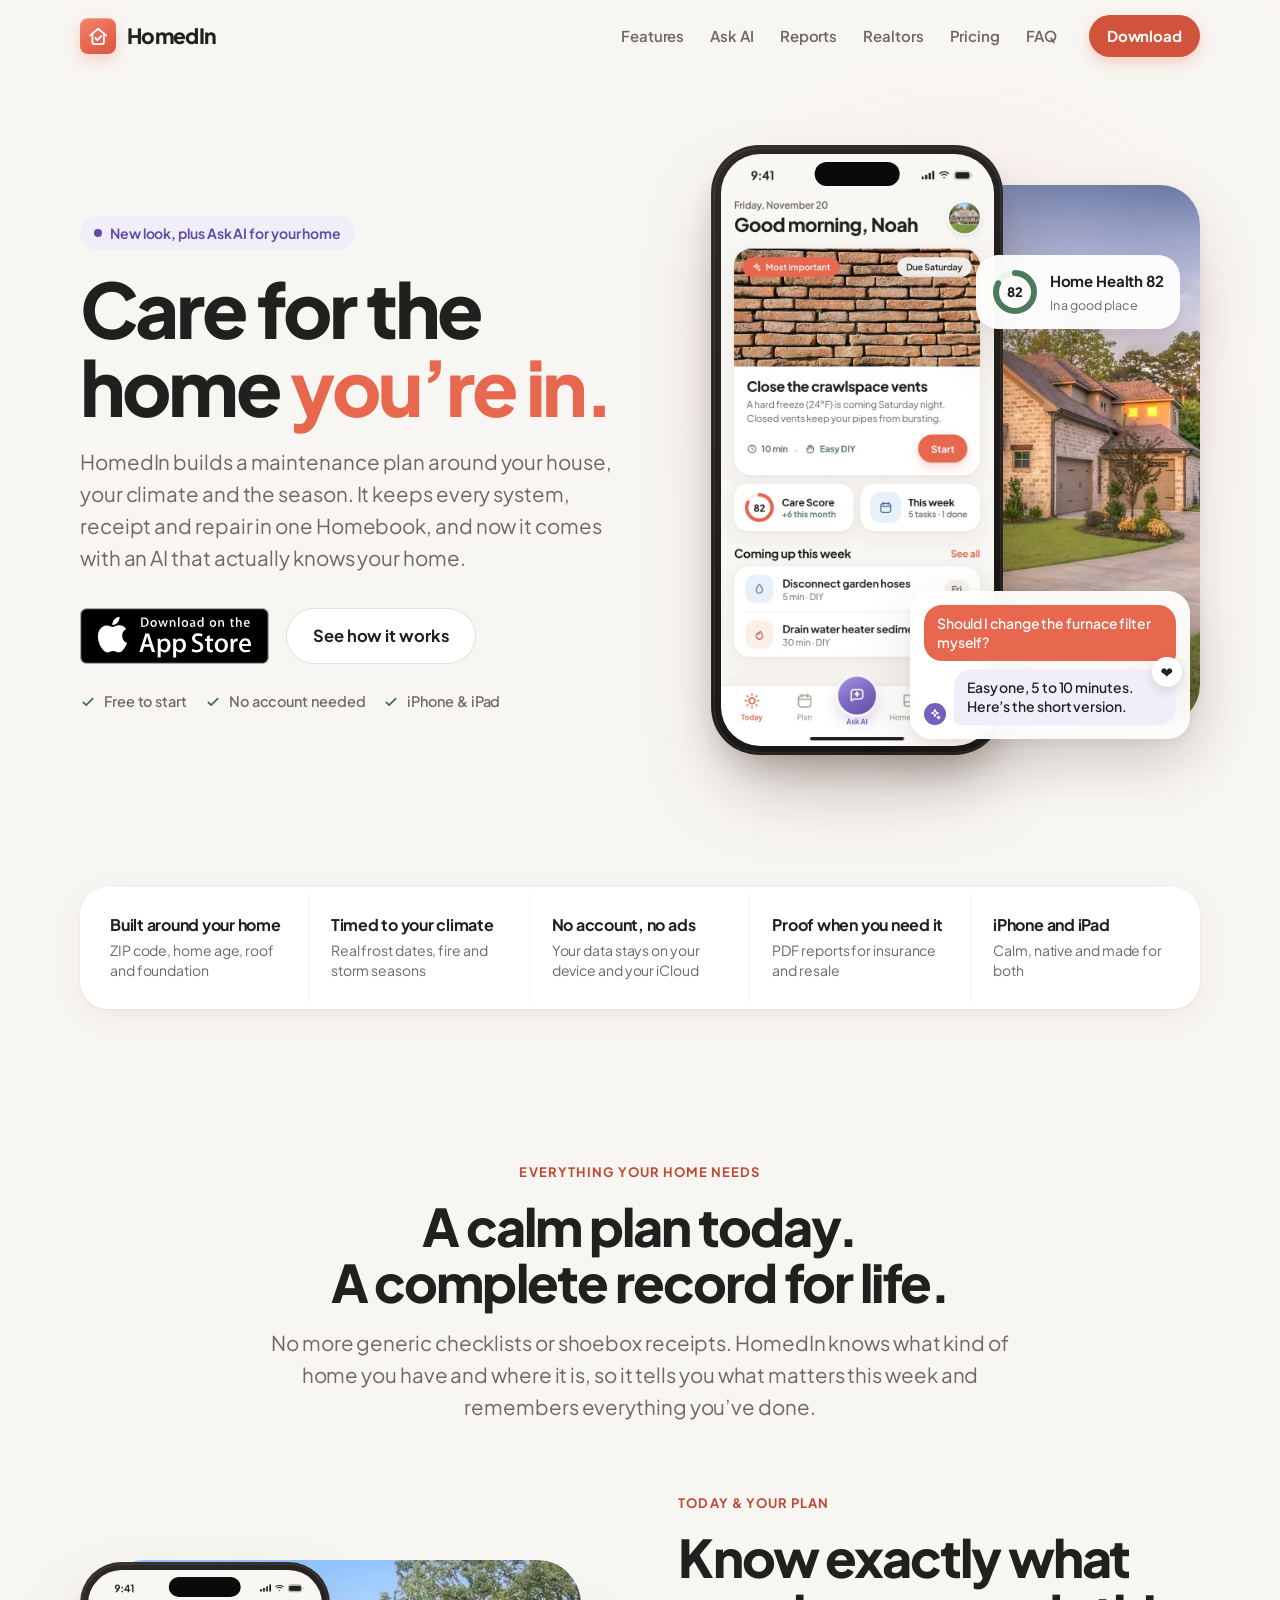
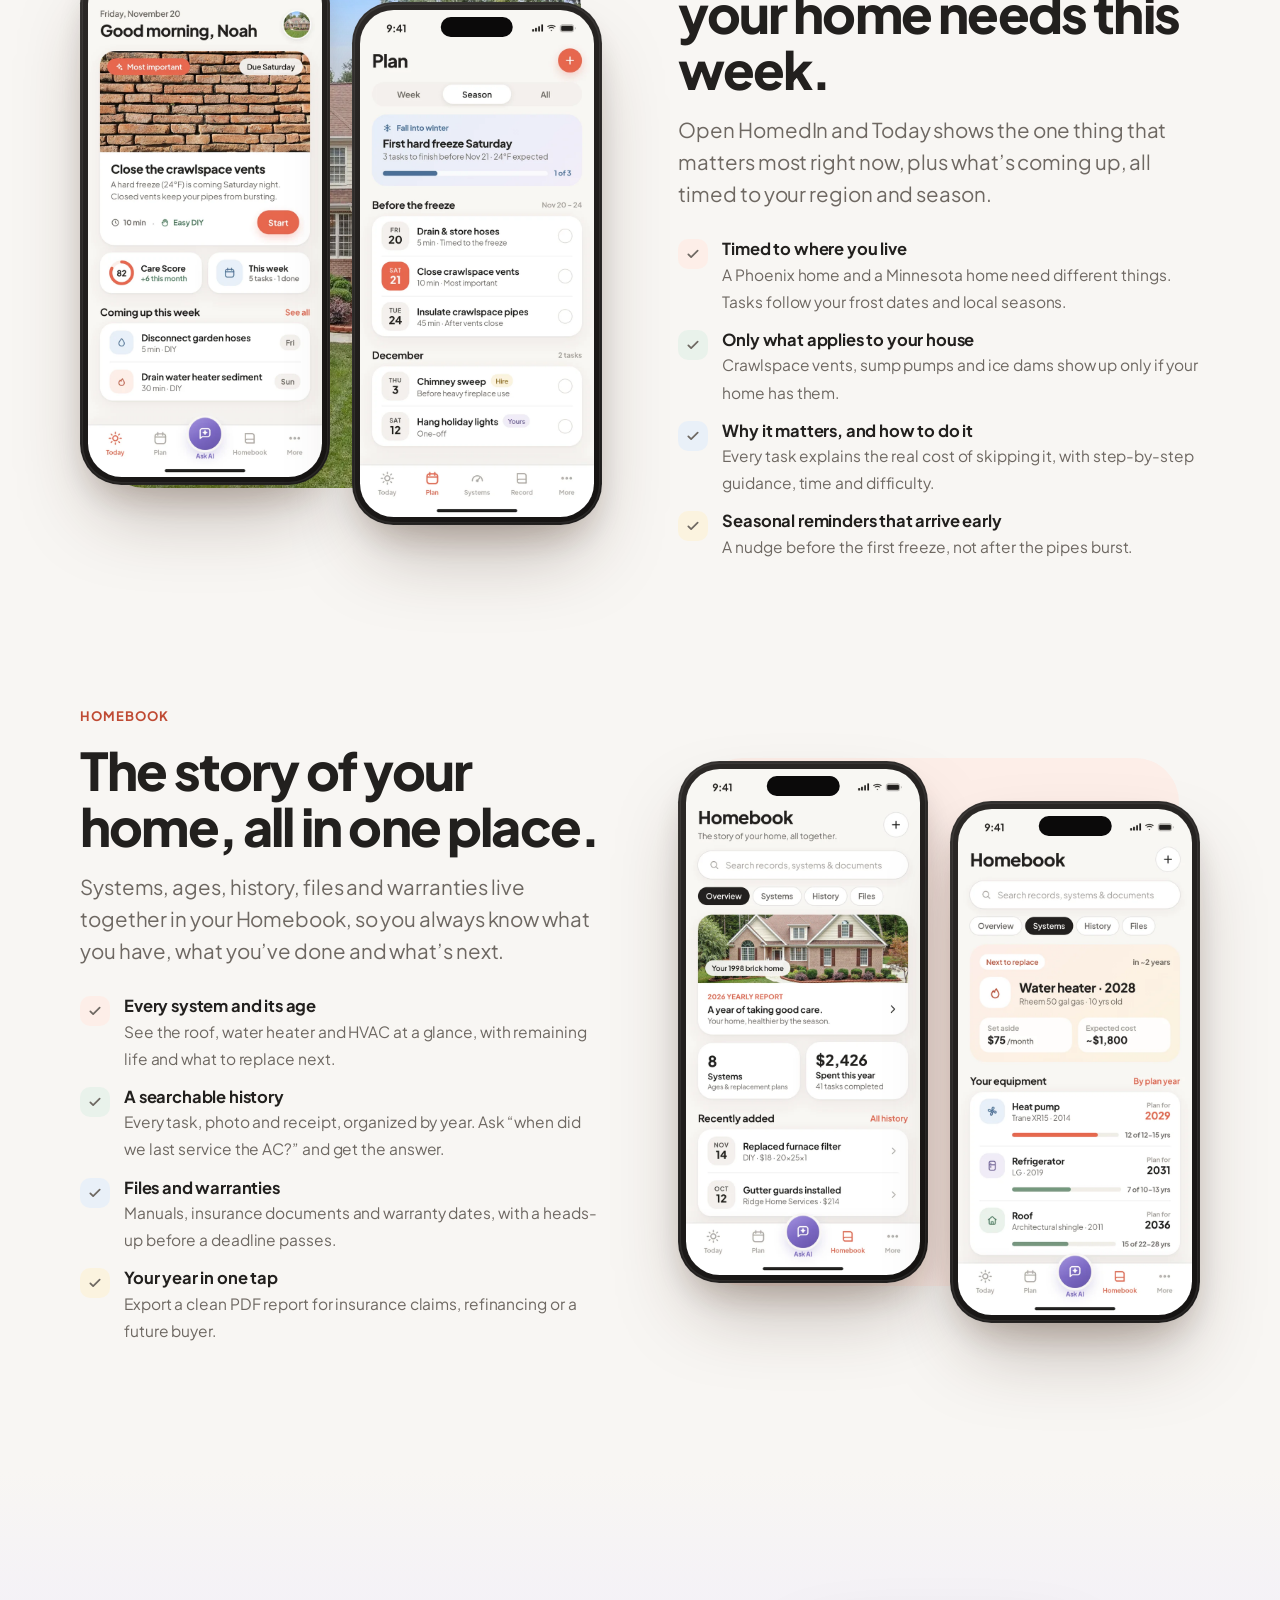
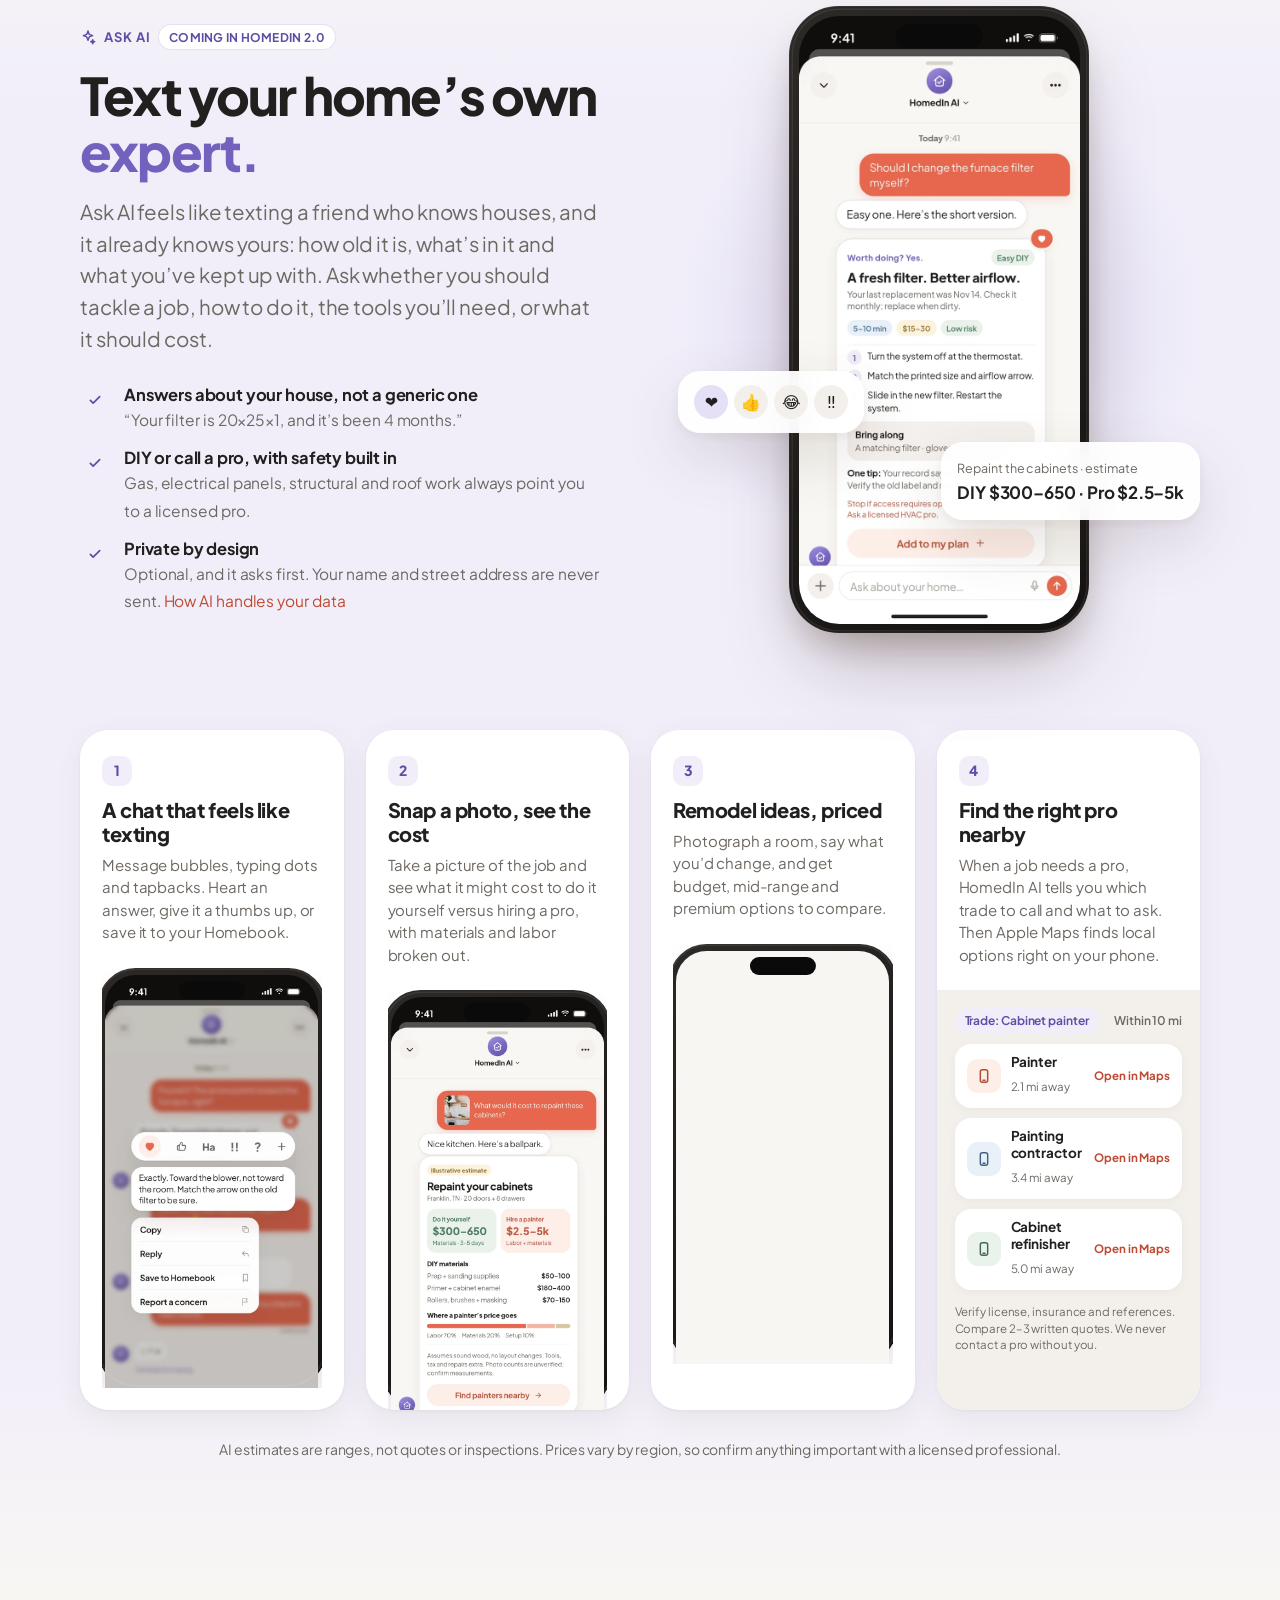
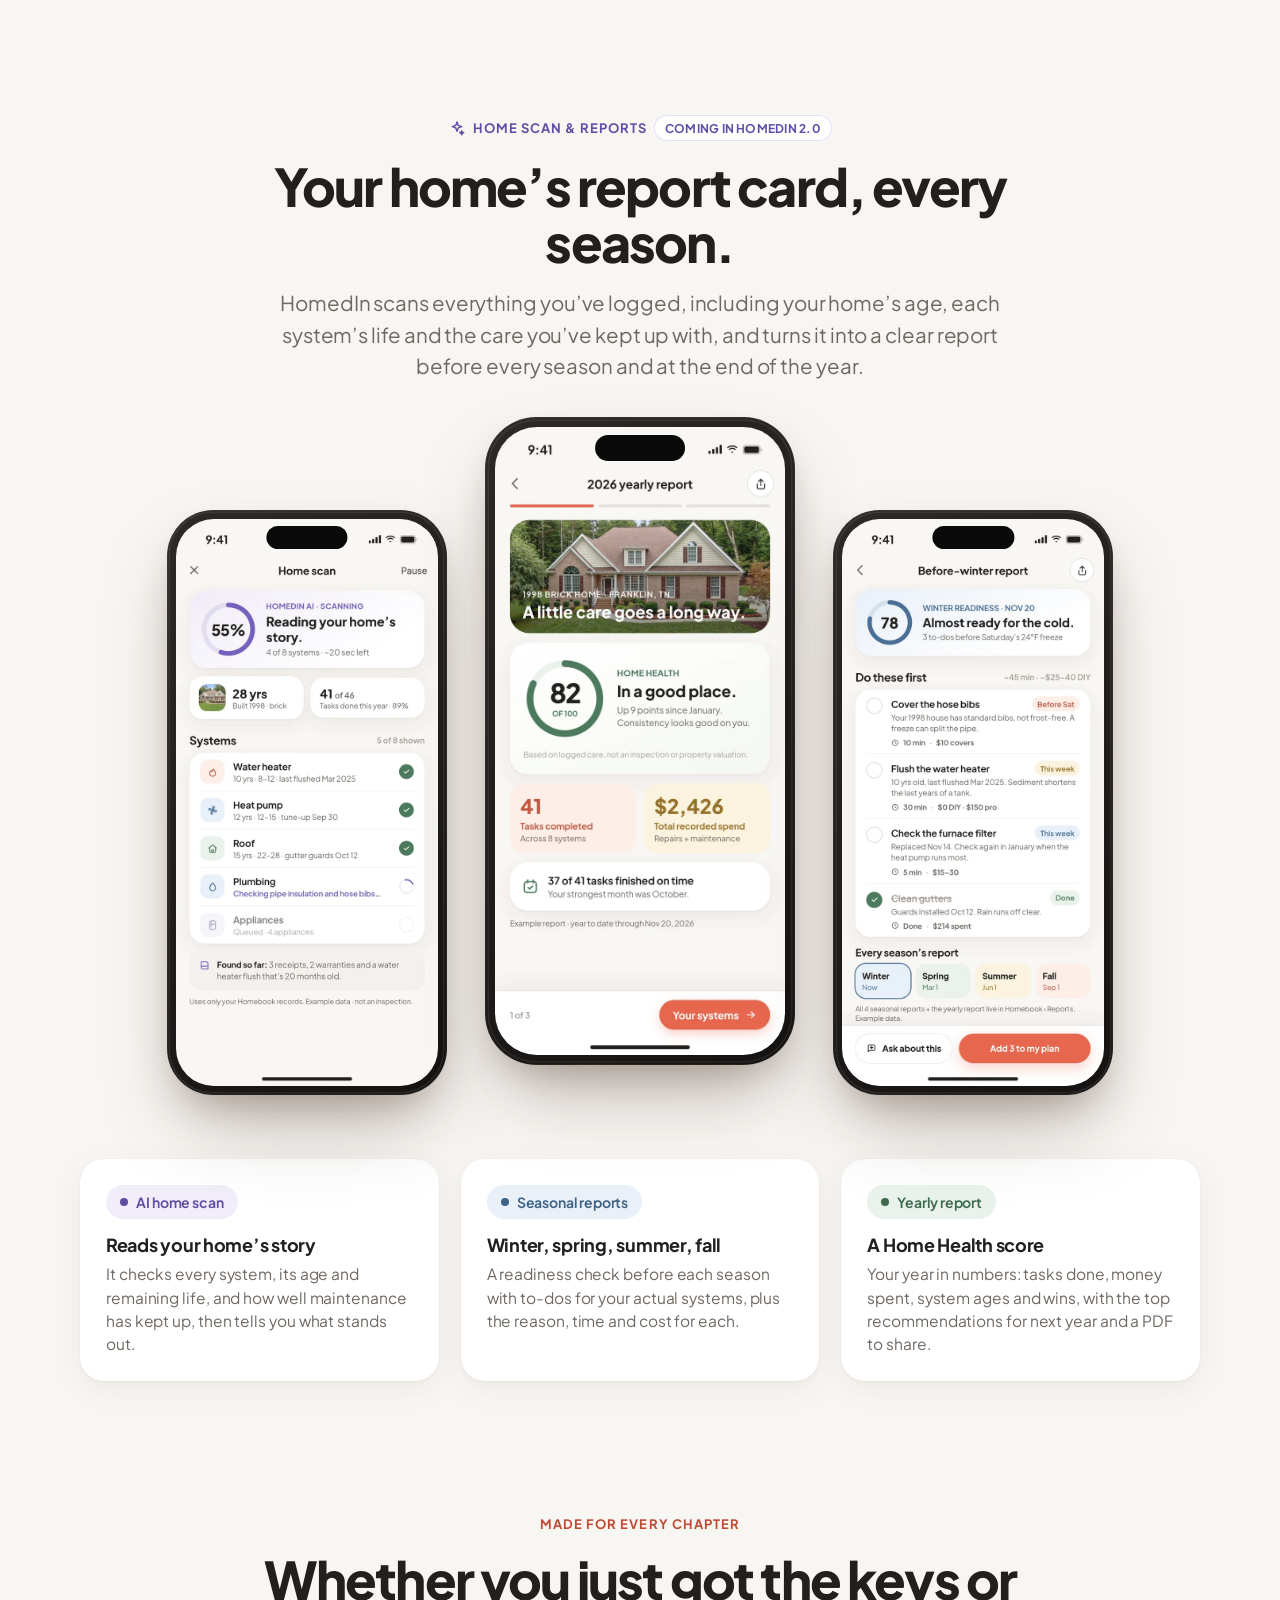
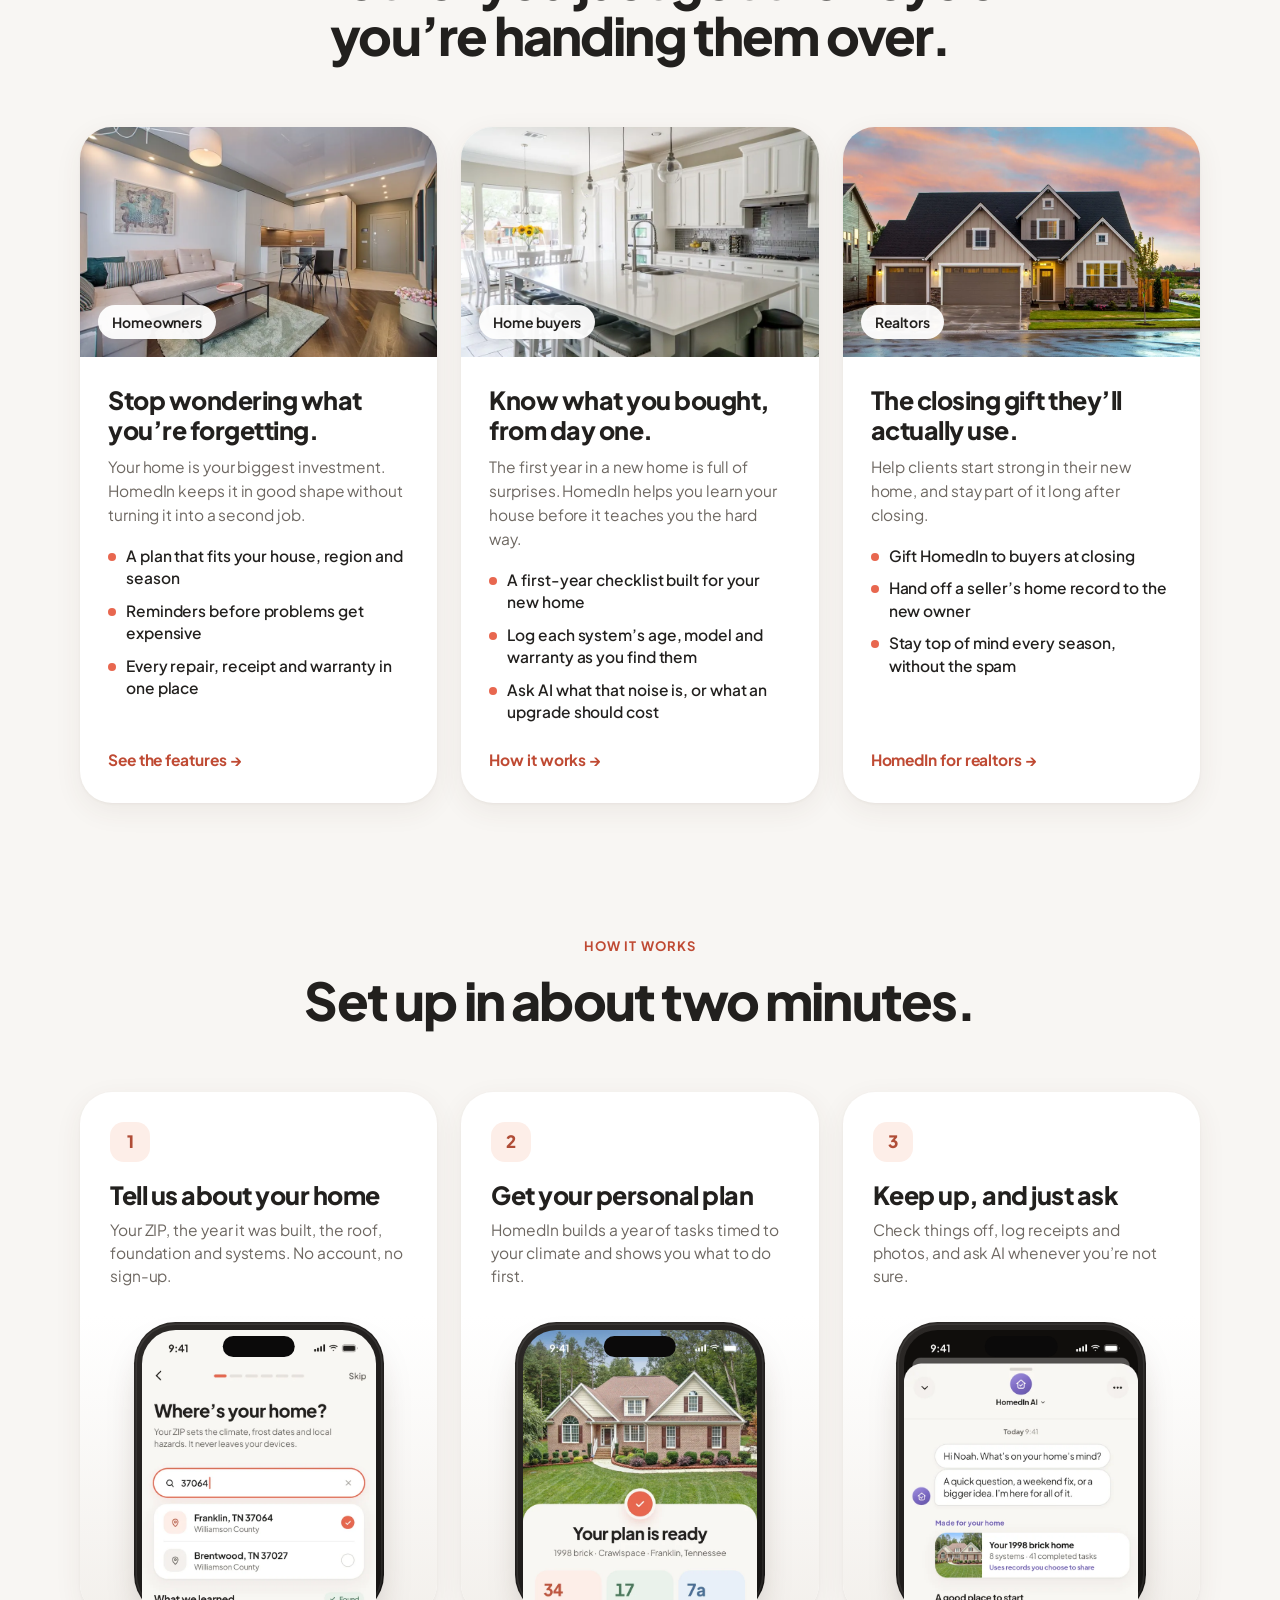
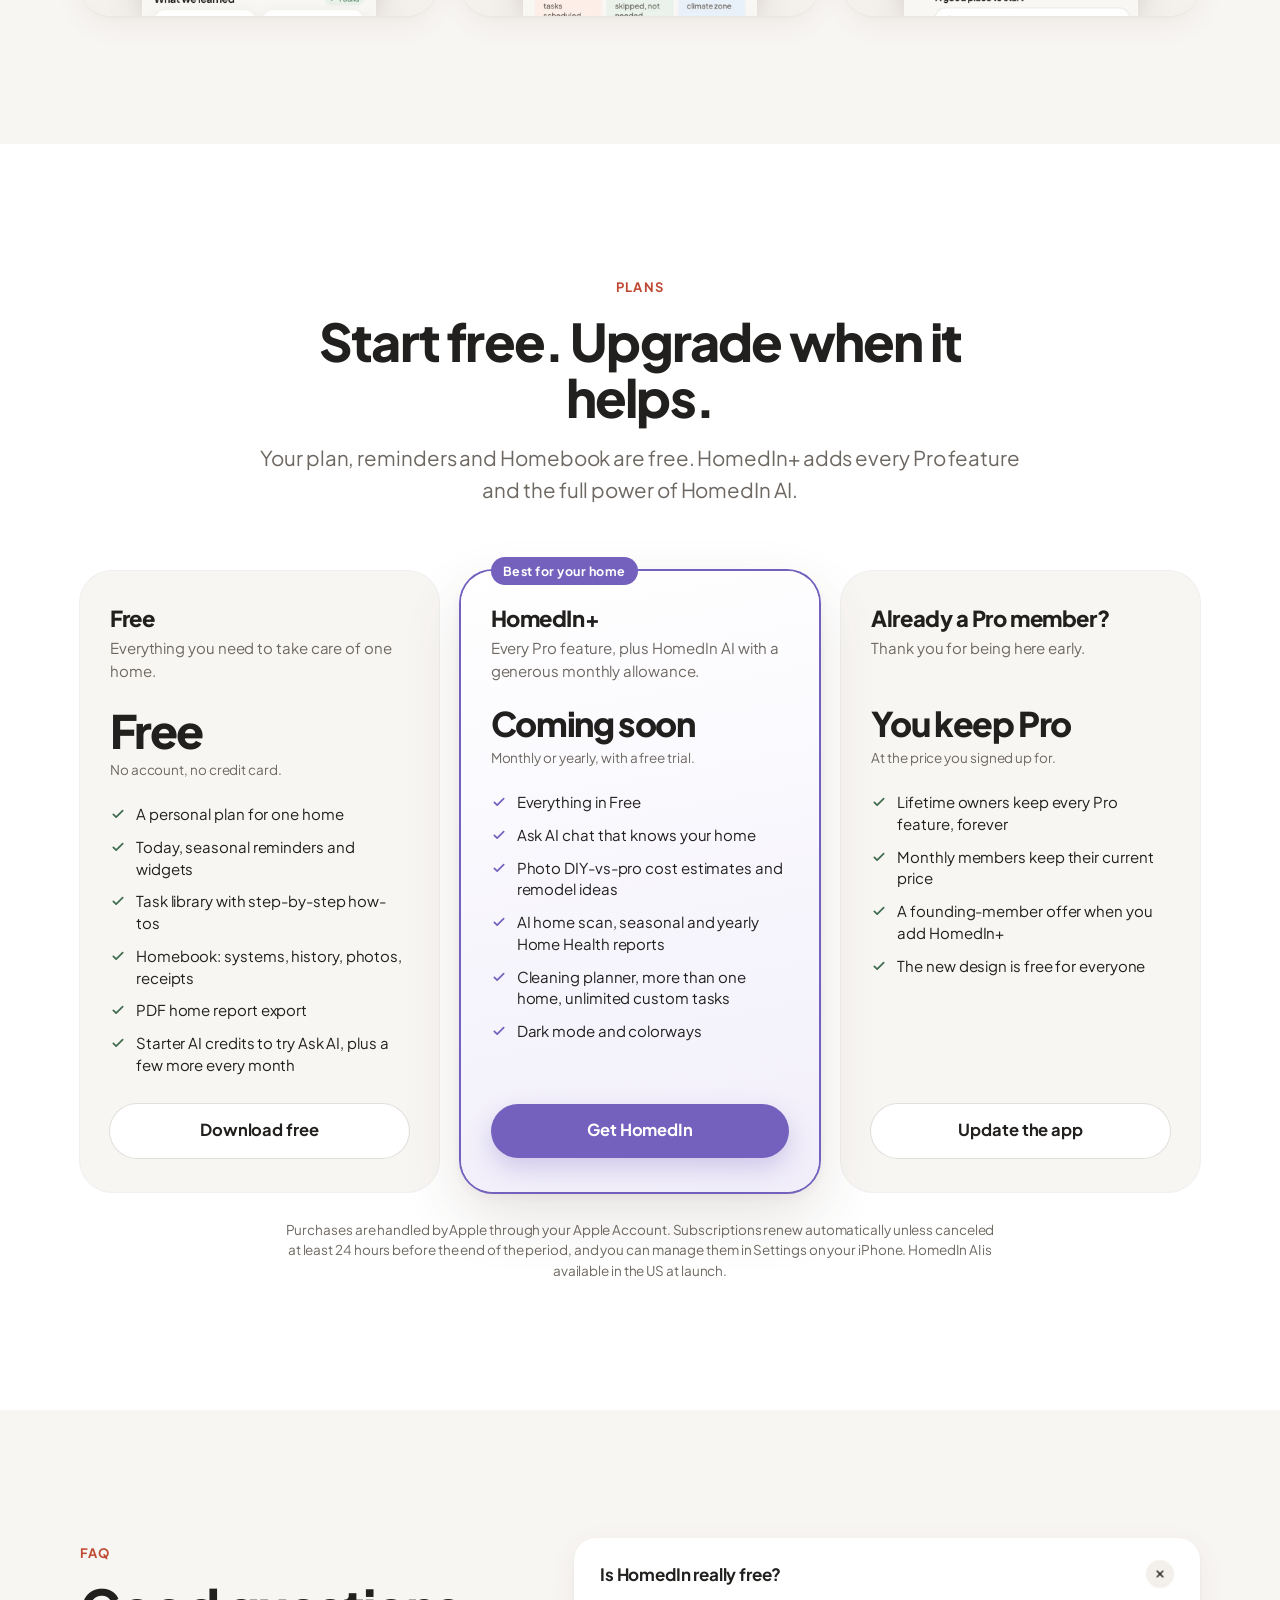
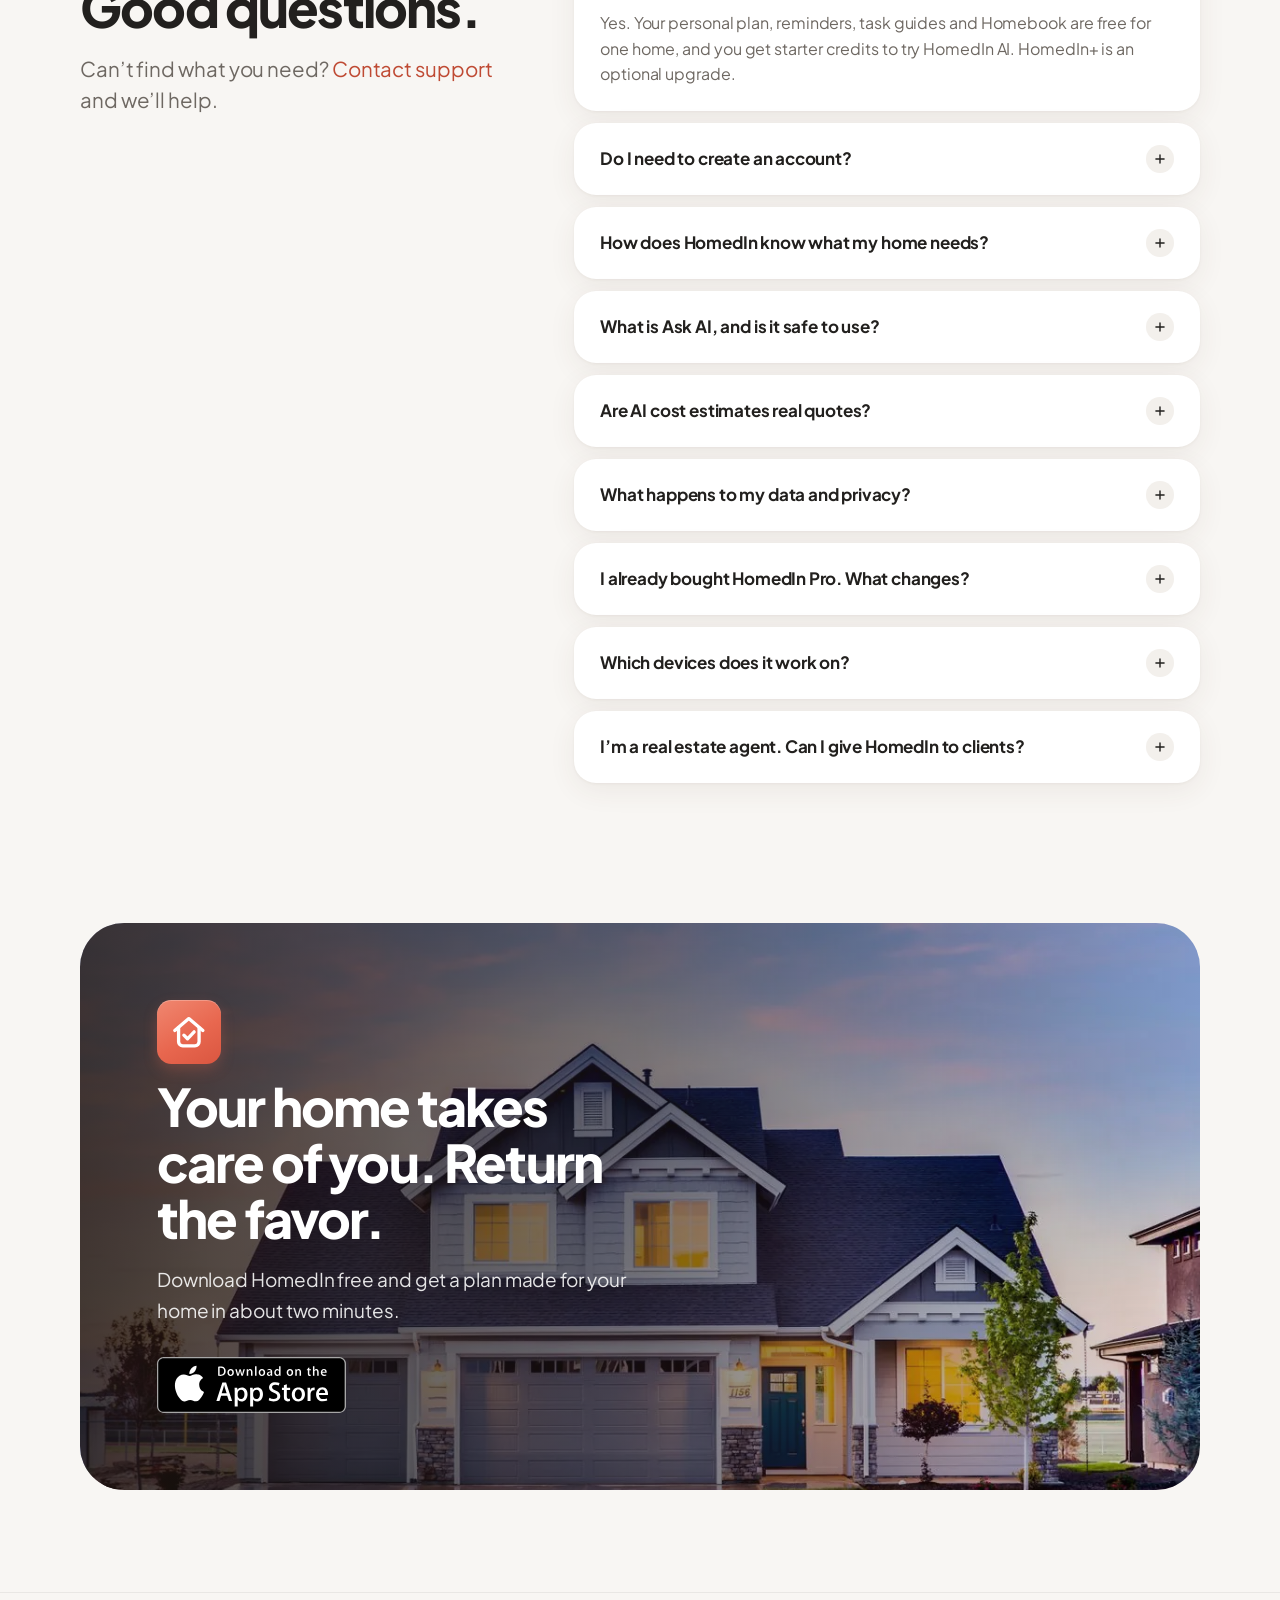
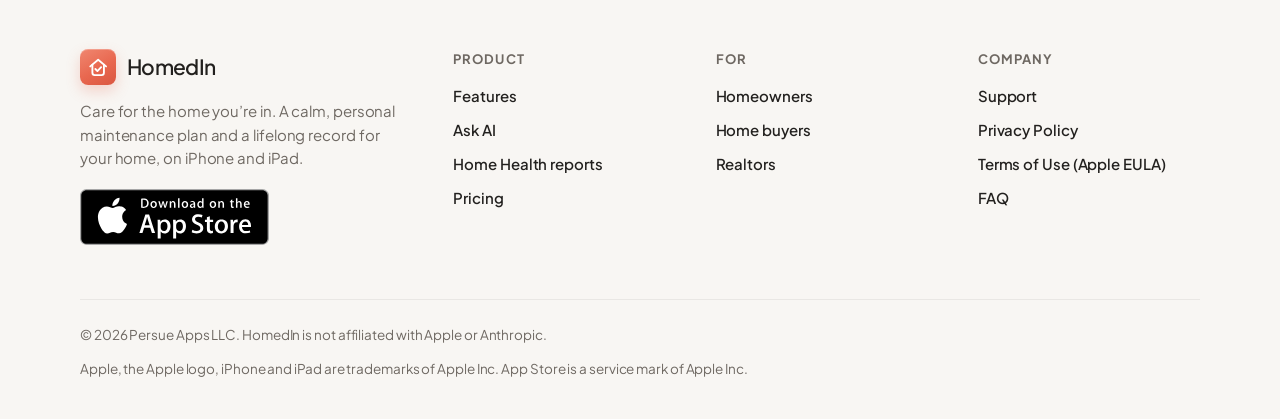
==== index.html @ 8551c562 "HomedIn marketing website: landing, realtors, support, privacy policy" ====
<!doctype html>
<html lang="en" class="no-js">
<head>
<meta charset="utf-8">
<meta name="viewport" content="width=device-width, initial-scale=1">
<title>HomedIn: Home maintenance plan, Homebook & AI for your home</title>
<meta name="description" content="HomedIn builds a maintenance plan around your house, climate and season, keeps every system, receipt and repair in one Homebook, and adds an AI that knows your home. Free on iPhone and iPad.">
<link rel="canonical" href="https://ncorse-create.github.io/homedin-website/">
<meta name="theme-color" content="#F8F6F3">
<meta name="apple-itunes-app" content="app-id=6762814321">
<meta property="og:type" content="website">
<meta property="og:site_name" content="HomedIn">
<meta property="og:title" content="HomedIn: Home maintenance plan, Homebook & AI for your home">
<meta property="og:description" content="HomedIn builds a maintenance plan around your house, climate and season, keeps every system, receipt and repair in one Homebook, and adds an AI that knows your home. Free on iPhone and iPad.">
<meta property="og:url" content="https://ncorse-create.github.io/homedin-website/">
<meta property="og:image" content="https://ncorse-create.github.io/homedin-website/assets/img/og-image.png">
<meta property="og:image:width" content="1200">
<meta property="og:image:height" content="630">
<meta property="og:image:alt" content="HomedIn app screens on iPhone next to a warm brick home">
<meta name="twitter:card" content="summary_large_image">
<meta name="twitter:title" content="HomedIn: Home maintenance plan, Homebook & AI for your home">
<meta name="twitter:description" content="HomedIn builds a maintenance plan around your house, climate and season, keeps every system, receipt and repair in one Homebook, and adds an AI that knows your home. Free on iPhone and iPad.">
<meta name="twitter:image" content="https://ncorse-create.github.io/homedin-website/assets/img/og-image.png">
<link rel="icon" href="assets/img/favicon.svg" type="image/svg+xml">
<link rel="icon" href="assets/img/favicon-32.png" sizes="32x32" type="image/png">
<link rel="apple-touch-icon" href="assets/img/apple-touch-icon.png">
<link rel="preload" href="assets/fonts/PlusJakartaSans-var.woff2" as="font" type="font/woff2" crossorigin>
<link rel="stylesheet" href="assets/css/site.css">
<script type="application/ld+json">{"@context": "https://schema.org", "@type": "MobileApplication", "name": "HomedIn", "operatingSystem": "iOS 26.4 or later", "applicationCategory": "LifestyleApplication", "description": "HomedIn builds a maintenance plan around your house, climate and season, keeps every system, receipt and repair in one Homebook, and adds an AI that knows your home. Free on iPhone and iPad.", "url": "https://ncorse-create.github.io/homedin-website/", "downloadUrl": "https://apps.apple.com/us/app/homedin/id6762814321", "offers": {"@type": "Offer", "price": "0", "priceCurrency": "USD"}, "publisher": {"@type": "Organization", "name": "Persue Apps LLC"}}</script>
</head>
<body>
<a class="skip" href="#main">Skip to content</a>
<header class="nav">
  <div class="wrap">
    <a class="brand" href="index.html" aria-label="HomedIn home"><span class="appicon"><svg viewBox="0 0 24 24" fill="none" stroke="currentColor" stroke-width="2" stroke-linecap="round" stroke-linejoin="round" aria-hidden="true"><path d="M3.5 11.2L12 4l8.5 7.2"/><path d="M5.8 9.4V18a2.5 2.5 0 0 0 2.5 2.5h7.4a2.5 2.5 0 0 0 2.5-2.5V9.4"/><path d="M9 14l2.2 2.2L15.2 12"/></svg></span>HomedIn</a>
    <ul class="nav-links" id="nav-links"><li><a href="#features">Features</a></li><li><a href="#ai">Ask AI</a></li><li><a href="#reports">Reports</a></li><li><a href="realtors.html">Realtors</a></li><li><a href="#pricing">Pricing</a></li><li><a href="#faq">FAQ</a></li></ul>
    <a class="btn sm" href="https://apps.apple.com/us/app/homedin/id6762814321" data-appstore>Download</a>
    <button class="menu-btn" aria-label="Open menu" aria-expanded="false" aria-controls="nav-links"><svg width="22" height="22" viewBox="0 0 24 24" fill="none" stroke="currentColor" stroke-width="2.2" stroke-linecap="round" stroke-linejoin="round" aria-hidden="true"><path d="M4 8h16M4 16h16"/></svg></button>
  </div>
</header>
<main id="main">

<!-- ================= HERO ================= -->
<section class="hero" aria-labelledby="hero-title">
  <div class="wrap">
    <div class="hero-copy">
      <span class="chip iris reveal"><span class="dot"></span>New look, plus Ask AI for your home</span>
      <h1 id="hero-title" class="reveal d1">Care for the home <span class="accent">you’re in.</span></h1>
      <p class="lead reveal d2">HomedIn builds a maintenance plan around your house, your climate and the season. It keeps every system, receipt and repair in one Homebook, and now it comes with an AI that actually knows your home.</p>
      <div class="cta-row reveal d3">
        <a class="badge-link " href="https://apps.apple.com/us/app/homedin/id6762814321" data-appstore aria-label="Download HomedIn on the App Store"><img src="assets/img/app-store-badge.svg" alt="Download on the App Store" width="168" height="56"></a>
        <a class="btn sec" href="#features">See how it works</a>
      </div>
      <div class="hero-meta reveal d3">
        <span><svg width="16" height="16" viewBox="0 0 24 24" fill="none" stroke="currentColor" stroke-width="2.6" stroke-linecap="round" stroke-linejoin="round" aria-hidden="true"><path d="M5 12.5l4.2 4.2L19 7"/></svg> Free to start</span><span><svg width="16" height="16" viewBox="0 0 24 24" fill="none" stroke="currentColor" stroke-width="2.6" stroke-linecap="round" stroke-linejoin="round" aria-hidden="true"><path d="M5 12.5l4.2 4.2L19 7"/></svg> No account needed</span><span><svg width="16" height="16" viewBox="0 0 24 24" fill="none" stroke="currentColor" stroke-width="2.6" stroke-linecap="round" stroke-linejoin="round" aria-hidden="true"><path d="M5 12.5l4.2 4.2L19 7"/></svg> iPhone &amp; iPad</span>
      </div>
    </div>
    <div class="hero-art reveal d2" aria-hidden="false">
      <div class="hero-photo"><img src="assets/img/house-warm.webp" alt="" width="1200" height="799" fetchpriority="high"></div>
      <div class="phone "><span class="island" aria-hidden="true"></span><img src="assets/screens/today.webp" alt="HomedIn Today screen: close the crawlspace vents before the freeze, Care Score 82, and what's coming up this week" width="390" height="844" loading="eager" decoding="async"></div>
      <div class="float f-score bob" aria-hidden="true">
        <svg class="ring" viewBox="0 0 46 46"><circle cx="23" cy="23" r="19" fill="none" stroke="#E9F2EB" stroke-width="6"/><circle cx="23" cy="23" r="19" fill="none" stroke="#4C7A5C" stroke-width="6" stroke-linecap="round" stroke-dasharray="98 120" transform="rotate(-90 23 23)"/><text x="23" y="27.5" text-anchor="middle" font-size="13" font-weight="800" fill="#22201E" font-family="Plus Jakarta Sans,sans-serif">82</text></svg>
        <div><b>Home Health 82</b><small>In a good place</small></div>
      </div>
      <div class="float f-ai bob late" aria-hidden="true">
        <div class="bubble me">Should I change the furnace filter myself?</div>
        <div style="display:flex;gap:8px;align-items:flex-end"><span class="ai-avatar"><svg width="12" height="12" viewBox="0 0 24 24" fill="none" stroke="currentColor" stroke-width="2.4" stroke-linecap="round" stroke-linejoin="round" aria-hidden="true"><path d="M12 3l1.9 5.1L19 10l-5.1 1.9L12 17l-1.9-5.1L5 10l5.1-1.9z"/><path d="M19 16l.8 2.2L22 19l-2.2.8L19 22l-.8-2.2L16 19l2.2-.8z"/></svg></span><div class="bubble ai" style="position:relative">Easy one, 5 to 10 minutes. Here’s the short version.<span class="tapback">❤️</span></div></div>
      </div>
    </div>
  </div>
</section>

<!-- ================= TRUST STRIP =================
     Facts only (from the live App Store listing and the app itself). No ratings or download counts
     are shown because the app doesn't have enough public ratings yet. -->
<section class="trust" aria-label="Why HomedIn">
  <div class="wrap">
    <div class="trust-inner reveal">
      <div class="trust-item"><b>Built around your home</b><span>ZIP code, home age, roof and foundation</span></div>
      <div class="trust-item"><b>Timed to your climate</b><span>Real frost dates, fire and storm seasons</span></div>
      <div class="trust-item"><b>No account, no ads</b><span>Your data stays on your device and your iCloud</span></div>
      <div class="trust-item"><b>Proof when you need it</b><span>PDF reports for insurance and resale</span></div>
      <div class="trust-item"><b>iPhone and iPad</b><span>Calm, native and made for both</span></div>
    </div>
  </div>
</section>

<!-- PLACEHOLDER: testimonials. Hidden until real, permission-granted reviews exist.
     Replace the example text, then remove the "hidden" attribute. Do not publish invented quotes. -->
<section class="block" id="testimonials" hidden data-placeholder="testimonials">
  <div class="wrap">
    <blockquote data-placeholder="testimonial">EXAMPLE ONLY. Replace with a real customer quote before launch.</blockquote>
  </div>
</section>

<!-- ================= FEATURES ================= -->
<section class="block" id="features" aria-labelledby="features-title">
  <div class="wrap">
    <div class="sec-head center reveal">
      <span class="eyebrow">Everything your home needs</span>
      <h2 id="features-title">A calm plan today. <br>A complete record for life.</h2>
      <p class="lead">No more generic checklists or shoebox receipts. HomedIn knows what kind of home you have and where it is, so it tells you what matters this week and remembers everything you’ve done.</p>
    </div>

    <article class="feature">
      <div class="f-art reveal">
        <div class="blob"><img src="assets/img/house-lawn.webp" alt="" loading="lazy" width="1400" height="1050"></div>
        <div class="phones">
          <div class="phone "><span class="island" aria-hidden="true"></span><img src="assets/screens/today.webp" alt="Today screen with the most important task and the Care Score" width="390" height="844" loading="lazy" decoding="async"></div>
          <div class="phone "><span class="island" aria-hidden="true"></span><img src="assets/screens/plan-season.webp" alt="Plan screen showing this season's tasks" width="390" height="844" loading="lazy" decoding="async"></div>
        </div>
      </div>
      <div class="f-copy reveal d1">
        <span class="eyebrow">Today &amp; your plan</span>
        <h2>Know exactly what your home needs this week.</h2>
        <p class="lead">Open HomedIn and Today shows the one thing that matters most right now, plus what’s coming up, all timed to your region and season.</p>
        <ul class="points">
          <li><span class="tick t-peach"><svg width="16" height="16" viewBox="0 0 24 24" fill="none" stroke="currentColor" stroke-width="2.6" stroke-linecap="round" stroke-linejoin="round" aria-hidden="true"><path d="M5 12.5l4.2 4.2L19 7"/></svg></span><div><b>Timed to where you live</b><span>A Phoenix home and a Minnesota home need different things. Tasks follow your frost dates and local seasons.</span></div></li>
          <li><span class="tick t-sage"><svg width="16" height="16" viewBox="0 0 24 24" fill="none" stroke="currentColor" stroke-width="2.6" stroke-linecap="round" stroke-linejoin="round" aria-hidden="true"><path d="M5 12.5l4.2 4.2L19 7"/></svg></span><div><b>Only what applies to your house</b><span>Crawlspace vents, sump pumps and ice dams show up only if your home has them.</span></div></li>
          <li><span class="tick t-sky"><svg width="16" height="16" viewBox="0 0 24 24" fill="none" stroke="currentColor" stroke-width="2.6" stroke-linecap="round" stroke-linejoin="round" aria-hidden="true"><path d="M5 12.5l4.2 4.2L19 7"/></svg></span><div><b>Why it matters, and how to do it</b><span>Every task explains the real cost of skipping it, with step-by-step guidance, time and difficulty.</span></div></li>
          <li><span class="tick t-butter"><svg width="16" height="16" viewBox="0 0 24 24" fill="none" stroke="currentColor" stroke-width="2.6" stroke-linecap="round" stroke-linejoin="round" aria-hidden="true"><path d="M5 12.5l4.2 4.2L19 7"/></svg></span><div><b>Seasonal reminders that arrive early</b><span>A nudge before the first freeze, not after the pipes burst.</span></div></li>
        </ul>
      </div>
    </article>

    <article class="feature flip">
      <div class="f-art reveal">
        <div class="blob tint"></div>
        <div class="phones">
          <div class="phone "><span class="island" aria-hidden="true"></span><img src="assets/screens/homebook.webp" alt="Homebook overview with your home, systems count and money spent this year" width="390" height="844" loading="lazy" decoding="async"></div>
          <div class="phone "><span class="island" aria-hidden="true"></span><img src="assets/screens/homebook-systems.webp" alt="Homebook systems list with the water heater at 9 of 12 years" width="390" height="844" loading="lazy" decoding="async"></div>
        </div>
      </div>
      <div class="f-copy reveal d1">
        <span class="eyebrow">Homebook</span>
        <h2>The story of your home, all in one place.</h2>
        <p class="lead">Systems, ages, history, files and warranties live together in your Homebook, so you always know what you have, what you’ve done and what’s next.</p>
        <ul class="points">
          <li><span class="tick t-peach"><svg width="16" height="16" viewBox="0 0 24 24" fill="none" stroke="currentColor" stroke-width="2.6" stroke-linecap="round" stroke-linejoin="round" aria-hidden="true"><path d="M5 12.5l4.2 4.2L19 7"/></svg></span><div><b>Every system and its age</b><span>See the roof, water heater and HVAC at a glance, with remaining life and what to replace next.</span></div></li>
          <li><span class="tick t-sage"><svg width="16" height="16" viewBox="0 0 24 24" fill="none" stroke="currentColor" stroke-width="2.6" stroke-linecap="round" stroke-linejoin="round" aria-hidden="true"><path d="M5 12.5l4.2 4.2L19 7"/></svg></span><div><b>A searchable history</b><span>Every task, photo and receipt, organized by year. Ask “when did we last service the AC?” and get the answer.</span></div></li>
          <li><span class="tick t-sky"><svg width="16" height="16" viewBox="0 0 24 24" fill="none" stroke="currentColor" stroke-width="2.6" stroke-linecap="round" stroke-linejoin="round" aria-hidden="true"><path d="M5 12.5l4.2 4.2L19 7"/></svg></span><div><b>Files and warranties</b><span>Manuals, insurance documents and warranty dates, with a heads-up before a deadline passes.</span></div></li>
          <li><span class="tick t-butter"><svg width="16" height="16" viewBox="0 0 24 24" fill="none" stroke="currentColor" stroke-width="2.6" stroke-linecap="round" stroke-linejoin="round" aria-hidden="true"><path d="M5 12.5l4.2 4.2L19 7"/></svg></span><div><b>Your year in one tap</b><span>Export a clean PDF report for insurance claims, refinancing or a future buyer.</span></div></li>
        </ul>
      </div>
    </article>
  </div>
</section>

<!-- ================= ASK AI =================
     Launch status: Ask AI ships with HomedIn 2.0 (one release with the redesign). Remove the ".soon" chips once it is live. -->
<section class="block ai" id="ai" aria-labelledby="ai-title">
  <div class="wrap">
    <div class="ai-hero">
      <div class="f-copy reveal">
        <span class="eyebrow iris"><svg width="16" height="16" viewBox="0 0 24 24" fill="none" stroke="currentColor" stroke-width="2.2" stroke-linecap="round" stroke-linejoin="round" aria-hidden="true"><path d="M12 3l1.9 5.1L19 10l-5.1 1.9L12 17l-1.9-5.1L5 10l5.1-1.9z"/><path d="M19 16l.8 2.2L22 19l-2.2.8L19 22l-.8-2.2L16 19l2.2-.8z"/></svg> Ask AI <span class="soon" data-placeholder="launch-status">Coming in HomedIn 2.0</span></span>
        <h2 id="ai-title">Text your home’s own <span class="accent-iris">expert.</span></h2>
        <p class="lead">Ask AI feels like texting a friend who knows houses, and it already knows yours: how old it is, what’s in it and what you’ve kept up with. Ask whether you should tackle a job, how to do it, the tools you’ll need, or what it should cost.</p>
        <ul class="points">
          <li><span class="tick" style="background:var(--irisTint);color:var(--irisD)"><svg width="16" height="16" viewBox="0 0 24 24" fill="none" stroke="currentColor" stroke-width="2.6" stroke-linecap="round" stroke-linejoin="round" aria-hidden="true"><path d="M5 12.5l4.2 4.2L19 7"/></svg></span><div><b>Answers about your house, not a generic one</b><span>“Your filter is 20×25×1, and it’s been 4 months.”</span></div></li>
          <li><span class="tick" style="background:var(--irisTint);color:var(--irisD)"><svg width="16" height="16" viewBox="0 0 24 24" fill="none" stroke="currentColor" stroke-width="2.6" stroke-linecap="round" stroke-linejoin="round" aria-hidden="true"><path d="M5 12.5l4.2 4.2L19 7"/></svg></span><div><b>DIY or call a pro, with safety built in</b><span>Gas, electrical panels, structural and roof work always point you to a licensed pro.</span></div></li>
          <li><span class="tick" style="background:var(--irisTint);color:var(--irisD)"><svg width="16" height="16" viewBox="0 0 24 24" fill="none" stroke="currentColor" stroke-width="2.6" stroke-linecap="round" stroke-linejoin="round" aria-hidden="true"><path d="M5 12.5l4.2 4.2L19 7"/></svg></span><div><b>Private by design</b><span>Optional, and it asks first. Your name and street address are never sent. <a href="privacy.html#ai">How AI handles your data</a></span></div></li>
        </ul>
      </div>
      <div class="f-art reveal d1">
        <div class="phone "><span class="island" aria-hidden="true"></span><img src="assets/screens/chat-answer.webp" alt="Ask AI chat: should I change the furnace filter myself? The answer card shows steps, tools, cost and a safety note" width="390" height="844" loading="lazy" decoding="async"></div>
        <div class="float f-tap bob" aria-hidden="true">
          <div class="emo"><span class="on">❤️</span><span>👍</span><span>😂</span><span>‼️</span></div>
        </div>
        <div class="float f-cost bob late" aria-hidden="true">
          <div><small>Repaint the cabinets · estimate</small><b style="font-size:17px">DIY $300–650 · Pro $2.5–5k</b></div>
        </div>
      </div>
    </div>

    <div class="ai-grid">
      <div class="ai-card reveal">
        <span class="num-tag">1</span>
        <h3>A chat that feels like texting</h3>
        <p>Message bubbles, typing dots and tapbacks. Heart an answer, give it a thumbs up, or save it to your Homebook.</p>
        <div class="shot"><div class="phone "><span class="island" aria-hidden="true"></span><img src="assets/screens/chat-reactions.webp" alt="Long-press tapback reactions on an AI message" width="390" height="844" loading="lazy" decoding="async"></div></div>
      </div>
      <div class="ai-card reveal d1">
        <span class="num-tag">2</span>
        <h3>Snap a photo, see the cost</h3>
        <p>Take a picture of the job and see what it might cost to do it yourself versus hiring a pro, with materials and labor broken out.</p>
        <div class="shot"><div class="phone "><span class="island" aria-hidden="true"></span><img src="assets/screens/photo-estimate.webp" alt="Photo estimate for repainting kitchen cabinets: DIY versus hiring a painter" width="390" height="844" loading="lazy" decoding="async"></div></div>
      </div>
      <div class="ai-card reveal d2">
        <span class="num-tag">3</span>
        <h3>Remodel ideas, priced</h3>
        <p>Photograph a room, say what you’d change, and get budget, mid-range and premium options to compare.</p>
        <div class="shot"><div class="phone "><span class="island" aria-hidden="true"></span><img src="assets/screens/remodel.webp" alt="Room remodel estimate with three price tiers" width="390" height="844" loading="lazy" decoding="async"></div></div>
      </div>
      <div class="ai-card reveal d3">
        <span class="num-tag">4</span>
        <h3>Find the right pro nearby</h3>
        <p>When a job needs a pro, HomedIn AI tells you which trade to call and what to ask. Then Apple Maps finds local options right on your phone.</p>
        <!-- Illustration built from the design system (not a screenshot): approved screen 10 shows ratings/photos that
             Apple Maps (MapKit) doesn't provide, so it is being redrawn. Generic categories only, no business names. -->
        <div class="pros" aria-hidden="true">
          <div class="pros-head"><span class="chip iris xs">Trade: Cabinet painter</span><span class="pros-r">Within 10 mi</span></div>
          <div class="pro-row"><span class="pro-ic t-peach"><svg width="16" height="16" viewBox="0 0 24 24" fill="none" stroke="currentColor" stroke-width="2.2" stroke-linecap="round" stroke-linejoin="round" aria-hidden="true"><rect x="6.5" y="2.5" width="11" height="19" rx="3"/><path d="M10.5 18.5h3"/></svg></span><div><b>Painter</b><small>2.1 mi away</small></div><span class="pro-go">Open in Maps</span></div>
          <div class="pro-row"><span class="pro-ic t-sky"><svg width="16" height="16" viewBox="0 0 24 24" fill="none" stroke="currentColor" stroke-width="2.2" stroke-linecap="round" stroke-linejoin="round" aria-hidden="true"><rect x="6.5" y="2.5" width="11" height="19" rx="3"/><path d="M10.5 18.5h3"/></svg></span><div><b>Painting contractor</b><small>3.4 mi away</small></div><span class="pro-go">Open in Maps</span></div>
          <div class="pro-row"><span class="pro-ic t-sage"><svg width="16" height="16" viewBox="0 0 24 24" fill="none" stroke="currentColor" stroke-width="2.2" stroke-linecap="round" stroke-linejoin="round" aria-hidden="true"><rect x="6.5" y="2.5" width="11" height="19" rx="3"/><path d="M10.5 18.5h3"/></svg></span><div><b>Cabinet refinisher</b><small>5.0 mi away</small></div><span class="pro-go">Open in Maps</span></div>
          <p class="pros-note">Verify license, insurance and references. Compare 2–3 written quotes. We never contact a pro without you.</p>
        </div>
      </div>
    </div>
    <p class="ai-note">AI estimates are ranges, not quotes or inspections. Prices vary by region, so confirm anything important with a licensed professional.</p>
  </div>
</section>

<!-- ================= REPORTS ================= -->
<section class="block" id="reports" aria-labelledby="reports-title">
  <div class="wrap">
    <div class="sec-head center reveal">
      <span class="eyebrow iris"><svg width="16" height="16" viewBox="0 0 24 24" fill="none" stroke="currentColor" stroke-width="2.2" stroke-linecap="round" stroke-linejoin="round" aria-hidden="true"><path d="M12 3l1.9 5.1L19 10l-5.1 1.9L12 17l-1.9-5.1L5 10l5.1-1.9z"/><path d="M19 16l.8 2.2L22 19l-2.2.8L19 22l-.8-2.2L16 19l2.2-.8z"/></svg> Home scan &amp; reports <span class="soon" data-placeholder="launch-status">Coming in HomedIn 2.0</span></span>
      <h2 id="reports-title">Your home’s report card, every season.</h2>
      <p class="lead">HomedIn scans everything you’ve logged, including your home’s age, each system’s life and the care you’ve kept up with, and turns it into a clear report before every season and at the end of the year.</p>
    </div>
    <div class="reports-stage reveal d1">
      <div class="phone "><span class="island" aria-hidden="true"></span><img src="assets/screens/home-scan.webp" alt="AI home scan in progress, reading your home's story" width="390" height="844" loading="lazy" decoding="async"></div>
      <div class="phone mid"><span class="island" aria-hidden="true"></span><img src="assets/screens/yearly-overview.webp" alt="2026 yearly report with a Home Health score of 82" width="390" height="844" loading="lazy" decoding="async"></div>
      <div class="phone "><span class="island" aria-hidden="true"></span><img src="assets/screens/winter-report.webp" alt="Before-winter report with three to-dos before the freeze" width="390" height="844" loading="lazy" decoding="async"></div>
    </div>
    <div class="report-points">
      <div class="rp reveal"><span class="chip iris"><span class="dot"></span>AI home scan</span><h4>Reads your home’s story</h4><p>It checks every system, its age and remaining life, and how well maintenance has kept up, then tells you what stands out.</p></div>
      <div class="rp reveal d1"><span class="chip sky"><span class="dot"></span>Seasonal reports</span><h4>Winter, spring, summer, fall</h4><p>A readiness check before each season with to-dos for your actual systems, plus the reason, time and cost for each.</p></div>
      <div class="rp reveal d2"><span class="chip sage"><span class="dot"></span>Yearly report</span><h4>A Home Health score</h4><p>Your year in numbers: tasks done, money spent, system ages and wins, with the top recommendations for next year and a PDF to share.</p></div>
    </div>
  </div>
</section>

<!-- ================= AUDIENCES ================= -->
<section class="block" id="who" aria-labelledby="who-title" style="padding-top:0">
  <div class="wrap">
    <div class="sec-head center reveal">
      <span class="eyebrow">Made for every chapter</span>
      <h2 id="who-title">Whether you just got the keys or you’re handing them over.</h2>
    </div>
    <div class="aud-grid">
      <article class="aud reveal">
        <div class="ph"><img src="assets/img/living.webp" alt="A bright, lived-in living room" loading="lazy" width="900" height="592"><span class="chip">Homeowners</span></div>
        <div class="body">
          <h3>Stop wondering what you’re forgetting.</h3>
          <p>Your home is your biggest investment. HomedIn keeps it in good shape without turning it into a second job.</p>
          <ul><li>A plan that fits your house, region and season</li><li>Reminders before problems get expensive</li><li>Every repair, receipt and warranty in one place</li></ul>
          <a class="more" href="#features">See the features →</a>
        </div>
      </article>
      <article class="aud reveal d1">
        <div class="ph"><img src="assets/img/kitchen.webp" alt="A new kitchen ready to move into" loading="lazy" width="900" height="600"><span class="chip">Home buyers</span></div>
        <div class="body">
          <h3>Know what you bought, from day one.</h3>
          <p>The first year in a new home is full of surprises. HomedIn helps you learn your house before it teaches you the hard way.</p>
          <ul><li>A first-year checklist built for your new home</li><li>Log each system’s age, model and warranty as you find them</li><li>Ask AI what that noise is, or what an upgrade should cost</li></ul>
          <a class="more" href="#how">How it works →</a>
        </div>
      </article>
      <article class="aud reveal d2">
        <div class="ph"><img src="assets/img/house-1396.webp" alt="A freshly sold suburban home" loading="lazy" width="1200" height="800"><span class="chip">Realtors</span></div>
        <div class="body">
          <h3>The closing gift they’ll actually use.</h3>
          <p>Help clients start strong in their new home, and stay part of it long after closing.</p>
          <ul><li>Gift HomedIn to buyers at closing</li><li>Hand off a seller’s home record to the new owner</li><li>Stay top of mind every season, without the spam</li></ul>
          <a class="more" href="realtors.html">HomedIn for realtors →</a>
        </div>
      </article>
    </div>
  </div>
</section>

<!-- ================= HOW IT WORKS ================= -->
<section class="block" id="how" aria-labelledby="how-title" style="padding-top:0">
  <div class="wrap">
    <div class="sec-head center reveal">
      <span class="eyebrow">How it works</span>
      <h2 id="how-title">Set up in about two minutes.</h2>
    </div>
    <div class="steps">
      <div class="step reveal"><div class="txt"><div class="n">1</div><h3>Tell us about your home</h3><p>Your ZIP, the year it was built, the roof, foundation and systems. No account, no sign-up.</p></div><div class="crop"><div class="phone "><span class="island" aria-hidden="true"></span><img src="assets/screens/address.webp" alt="Onboarding: where is your home?" width="390" height="844" loading="lazy" decoding="async"></div></div></div>
      <div class="step reveal d1"><div class="txt"><div class="n">2</div><h3>Get your personal plan</h3><p>HomedIn builds a year of tasks timed to your climate and shows you what to do first.</p></div><div class="crop"><div class="phone "><span class="island" aria-hidden="true"></span><img src="assets/screens/plan-reveal.webp" alt="Your plan is ready: tasks for this season" width="390" height="844" loading="lazy" decoding="async"></div></div></div>
      <div class="step reveal d2"><div class="txt"><div class="n">3</div><h3>Keep up, and just ask</h3><p>Check things off, log receipts and photos, and ask AI whenever you’re not sure.</p></div><div class="crop"><div class="phone "><span class="island" aria-hidden="true"></span><img src="assets/screens/ai-landing.webp" alt="Ask AI welcome screen with suggested questions" width="390" height="844" loading="lazy" decoding="async"></div></div></div>
    </div>
  </div>
</section>

<!-- ================= PRICING =================
     PRICING IS NOT FINAL (awaiting Noah, AI plan open question 1). No prices are published on purpose.
     Current proposal, for reference only, do not publish until confirmed:
       Free: 15 AI credits once, then 5 a month.
       HomedIn+: $5.99/month or $49.99/year, 7-day free trial, 150 AI credits a month, every Pro feature included.
       Existing $9.99 lifetime and $0.99 monthly customers keep Pro at their price, plus a founding-member offer on HomedIn+.
     To publish prices later: fill in the .price blocks marked data-placeholder="price" below. -->
<section class="block pricing" id="pricing" aria-labelledby="pricing-title" data-placeholder="pricing">
  <div class="wrap">
    <div class="sec-head center reveal">
      <span class="eyebrow">Plans</span>
      <h2 id="pricing-title">Start free. Upgrade when it helps.</h2>
      <p class="lead">Your plan, reminders and Homebook are free. HomedIn+ adds every Pro feature and the full power of HomedIn AI.</p>
    </div>
    <div class="plans">
      <div class="plan reveal">
        <h3>Free</h3>
        <p class="desc">Everything you need to take care of one home.</p>
        <div class="price"><span class="amt">Free</span></div>
        <p class="price-note">No account, no credit card.</p>
        <ul>
          <li><svg width="16" height="16" viewBox="0 0 24 24" fill="none" stroke="currentColor" stroke-width="2.6" stroke-linecap="round" stroke-linejoin="round" aria-hidden="true"><path d="M5 12.5l4.2 4.2L19 7"/></svg>A personal plan for one home</li>
          <li><svg width="16" height="16" viewBox="0 0 24 24" fill="none" stroke="currentColor" stroke-width="2.6" stroke-linecap="round" stroke-linejoin="round" aria-hidden="true"><path d="M5 12.5l4.2 4.2L19 7"/></svg>Today, seasonal reminders and widgets</li>
          <li><svg width="16" height="16" viewBox="0 0 24 24" fill="none" stroke="currentColor" stroke-width="2.6" stroke-linecap="round" stroke-linejoin="round" aria-hidden="true"><path d="M5 12.5l4.2 4.2L19 7"/></svg>Task library with step-by-step how-tos</li>
          <li><svg width="16" height="16" viewBox="0 0 24 24" fill="none" stroke="currentColor" stroke-width="2.6" stroke-linecap="round" stroke-linejoin="round" aria-hidden="true"><path d="M5 12.5l4.2 4.2L19 7"/></svg>Homebook: systems, history, photos, receipts</li>
          <li><svg width="16" height="16" viewBox="0 0 24 24" fill="none" stroke="currentColor" stroke-width="2.6" stroke-linecap="round" stroke-linejoin="round" aria-hidden="true"><path d="M5 12.5l4.2 4.2L19 7"/></svg>PDF home report export</li>
          <li><svg width="16" height="16" viewBox="0 0 24 24" fill="none" stroke="currentColor" stroke-width="2.6" stroke-linecap="round" stroke-linejoin="round" aria-hidden="true"><path d="M5 12.5l4.2 4.2L19 7"/></svg>Starter AI credits to try Ask AI, plus a few more every month</li>
        </ul>
        <a class="btn sec" href="https://apps.apple.com/us/app/homedin/id6762814321" data-appstore>Download free</a>
      </div>
      <div class="plan feat reveal d1">
        <span class="tag">Best for your home</span>
        <h3>HomedIn+</h3>
        <p class="desc">Every Pro feature, plus HomedIn AI with a generous monthly allowance.</p>
        <div class="price" data-placeholder="price"><span class="amt" style="font-size:34px">Coming soon</span></div>
        <p class="price-note">Monthly or yearly, with a free trial.</p>
        <ul>
          <li><svg width="16" height="16" viewBox="0 0 24 24" fill="none" stroke="currentColor" stroke-width="2.6" stroke-linecap="round" stroke-linejoin="round" aria-hidden="true"><path d="M5 12.5l4.2 4.2L19 7"/></svg>Everything in Free</li>
          <li><svg width="16" height="16" viewBox="0 0 24 24" fill="none" stroke="currentColor" stroke-width="2.6" stroke-linecap="round" stroke-linejoin="round" aria-hidden="true"><path d="M5 12.5l4.2 4.2L19 7"/></svg>Ask AI chat that knows your home</li>
          <li><svg width="16" height="16" viewBox="0 0 24 24" fill="none" stroke="currentColor" stroke-width="2.6" stroke-linecap="round" stroke-linejoin="round" aria-hidden="true"><path d="M5 12.5l4.2 4.2L19 7"/></svg>Photo DIY-vs-pro cost estimates and remodel ideas</li>
          <li><svg width="16" height="16" viewBox="0 0 24 24" fill="none" stroke="currentColor" stroke-width="2.6" stroke-linecap="round" stroke-linejoin="round" aria-hidden="true"><path d="M5 12.5l4.2 4.2L19 7"/></svg>AI home scan, seasonal and yearly Home Health reports</li>
          <li><svg width="16" height="16" viewBox="0 0 24 24" fill="none" stroke="currentColor" stroke-width="2.6" stroke-linecap="round" stroke-linejoin="round" aria-hidden="true"><path d="M5 12.5l4.2 4.2L19 7"/></svg>Cleaning planner, more than one home, unlimited custom tasks</li>
          <li><svg width="16" height="16" viewBox="0 0 24 24" fill="none" stroke="currentColor" stroke-width="2.6" stroke-linecap="round" stroke-linejoin="round" aria-hidden="true"><path d="M5 12.5l4.2 4.2L19 7"/></svg>Dark mode and colorways</li>
        </ul>
        <a class="btn iris" href="https://apps.apple.com/us/app/homedin/id6762814321" data-appstore>Get HomedIn</a>
      </div>
      <div class="plan reveal d2">
        <h3>Already a Pro member?</h3>
        <p class="desc">Thank you for being here early.</p>
        <div class="price"><span class="amt" style="font-size:34px">You keep Pro</span></div>
        <p class="price-note">At the price you signed up for.</p>
        <ul>
          <li><svg width="16" height="16" viewBox="0 0 24 24" fill="none" stroke="currentColor" stroke-width="2.6" stroke-linecap="round" stroke-linejoin="round" aria-hidden="true"><path d="M5 12.5l4.2 4.2L19 7"/></svg>Lifetime owners keep every Pro feature, forever</li>
          <li><svg width="16" height="16" viewBox="0 0 24 24" fill="none" stroke="currentColor" stroke-width="2.6" stroke-linecap="round" stroke-linejoin="round" aria-hidden="true"><path d="M5 12.5l4.2 4.2L19 7"/></svg>Monthly members keep their current price</li>
          <li><svg width="16" height="16" viewBox="0 0 24 24" fill="none" stroke="currentColor" stroke-width="2.6" stroke-linecap="round" stroke-linejoin="round" aria-hidden="true"><path d="M5 12.5l4.2 4.2L19 7"/></svg>A founding-member offer when you add HomedIn+</li>
          <li><svg width="16" height="16" viewBox="0 0 24 24" fill="none" stroke="currentColor" stroke-width="2.6" stroke-linecap="round" stroke-linejoin="round" aria-hidden="true"><path d="M5 12.5l4.2 4.2L19 7"/></svg>The new design is free for everyone</li>
        </ul>
        <a class="btn sec" href="https://apps.apple.com/us/app/homedin/id6762814321" data-appstore>Update the app</a>
      </div>
    </div>
    <p class="fine">Purchases are handled by Apple through your Apple Account. Subscriptions renew automatically unless canceled at least 24 hours before the end of the period, and you can manage them in Settings on your iPhone. HomedIn AI is available in the US at launch.</p>
  </div>
</section>

<!-- ================= FAQ ================= -->
<section class="block" id="faq" aria-labelledby="faq-title">
  <div class="wrap faq-wrap">
    <div class="sec-head reveal" style="margin-bottom:0">
      <span class="eyebrow">FAQ</span>
      <h2 id="faq-title">Good questions.</h2>
      <p class="lead">Can’t find what you need? <a href="support.html">Contact support</a> and we’ll help.</p>
    </div>
    <div class="faq reveal d1">
      <details open><summary>Is HomedIn really free?</summary><div class="ans">Yes. Your personal plan, reminders, task guides and Homebook are free for one home, and you get starter credits to try HomedIn AI. HomedIn+ is an optional upgrade.</div></details>
      <details><summary>Do I need to create an account?</summary><div class="ans">No. There’s no sign-up and no login. Your home data stays on your device and syncs between your iPhone and iPad through your own private iCloud.</div></details>
      <details><summary>How does HomedIn know what my home needs?</summary><div class="ans">During setup you tell it your ZIP code, when the home was built, the roof, foundation, exterior and systems. HomedIn uses real local frost dates and climate risks such as wildfire, hurricane and ice-dam seasons to time each task, and only shows tasks that apply to your home.</div></details>
      <details><summary>What is Ask AI, and is it safe to use?</summary><div class="ans">Ask AI is an optional assistant powered by Claude, an AI model made by Anthropic. It asks your permission before it’s used for the first time, and you choose which records it can use. HomedIn sends only what’s needed to answer, such as your home’s facts, your question, any photo you choose and your approximate area. It never sends your name, street address or exact location. HomedIn’s server doesn’t keep any of it, and Anthropic doesn’t train on it and deletes it within 30 days. Ask AI is available in the US at launch. Read the details in our <a href="privacy.html#ai">Privacy Policy</a>.</div></details>
      <details><summary>Are AI cost estimates real quotes?</summary><div class="ans">No. They’re estimated ranges to help you plan and compare. Real prices vary by region, home and contractor. Always get written quotes, and use a licensed professional for gas, electrical panel, structural and roof work. HomedIn AI always tells you when a job needs a pro.</div></details>
      <details><summary>What happens to my data and privacy?</summary><div class="ans">HomedIn has no ads, no analytics and no tracking. Your data lives on your devices and in your private iCloud, which we can’t see. The full details are in our <a href="privacy.html">Privacy Policy</a>.</div></details>
      <details><summary>I already bought HomedIn Pro. What changes?</summary><div class="ans">Nothing you paid for goes away. Lifetime owners keep every Pro feature forever, and monthly members keep their current price. You’ll also get a founding-member offer if you’d like to add HomedIn+.</div></details>
      <!-- TODO(Noah): confirm the existing-customer terms above once pricing is final (plan open question 1). -->
      <details><summary>Which devices does it work on?</summary><div class="ans">iPhone and iPad running iOS or iPadOS 26.4 or later.</div></details>
      <details><summary>I’m a real estate agent. Can I give HomedIn to clients?</summary><div class="ans">Yes. HomedIn makes a thoughtful closing gift. See <a href="realtors.html">HomedIn for realtors</a> to learn more and join the agent early-access list.</div></details>
    </div>
  </div>
</section>

<!-- ================= FINAL CTA ================= -->
<section class="final" aria-labelledby="final-title">
  <div class="wrap">
    <div class="final-card reveal">
      <img src="assets/img/house-dusk.webp" alt="" loading="lazy" width="1200" height="800">
      <div class="inner">
        <span class="appicon"><svg viewBox="0 0 24 24" fill="none" stroke="currentColor" stroke-width="2" stroke-linecap="round" stroke-linejoin="round" aria-hidden="true"><path d="M3.5 11.2L12 4l8.5 7.2"/><path d="M5.8 9.4V18a2.5 2.5 0 0 0 2.5 2.5h7.4a2.5 2.5 0 0 0 2.5-2.5V9.4"/><path d="M9 14l2.2 2.2L15.2 12"/></svg></span>
        <h2 id="final-title">Your home takes care of you. Return the favor.</h2>
        <p>Download HomedIn free and get a plan made for your home in about two minutes.</p>
        <div class="cta-row"><a class="badge-link " href="https://apps.apple.com/us/app/homedin/id6762814321" data-appstore aria-label="Download HomedIn on the App Store"><img src="assets/img/app-store-badge.svg" alt="Download on the App Store" width="168" height="56"></a></div>
      </div>
    </div>
  </div>
</section>
</main>
<footer>
  <div class="wrap">
    <div class="foot">
      <div>
        <a class="brand" href="index.html"><span class="appicon"><svg viewBox="0 0 24 24" fill="none" stroke="currentColor" stroke-width="2" stroke-linecap="round" stroke-linejoin="round" aria-hidden="true"><path d="M3.5 11.2L12 4l8.5 7.2"/><path d="M5.8 9.4V18a2.5 2.5 0 0 0 2.5 2.5h7.4a2.5 2.5 0 0 0 2.5-2.5V9.4"/><path d="M9 14l2.2 2.2L15.2 12"/></svg></span>HomedIn</a>
        <p>Care for the home you’re in. A calm, personal maintenance plan and a lifelong record for your home, on iPhone and iPad.</p>
        <div style="margin-top:20px"><a class="badge-link " href="https://apps.apple.com/us/app/homedin/id6762814321" data-appstore aria-label="Download HomedIn on the App Store"><img src="assets/img/app-store-badge.svg" alt="Download on the App Store" width="168" height="56"></a></div>
      </div>
      <div><h5>Product</h5><ul>
        <li><a href="index.html#features">Features</a></li><li><a href="index.html#ai">Ask AI</a></li><li><a href="index.html#reports">Home Health reports</a></li><li><a href="index.html#pricing">Pricing</a></li></ul></div>
      <div><h5>For</h5><ul>
        <li><a href="index.html#who">Homeowners</a></li><li><a href="index.html#who">Home buyers</a></li><li><a href="realtors.html">Realtors</a></li></ul></div>
      <div><h5>Company</h5><ul>
        <li><a href="support.html">Support</a></li><li><a href="privacy.html">Privacy Policy</a></li><li><a href="https://www.apple.com/legal/internet-services/itunes/dev/stdeula/" rel="noopener">Terms of Use (Apple EULA)</a></li><li><a href="index.html#faq">FAQ</a></li></ul></div>
    </div>
    <div class="foot-bottom">
      <span>© <span id="year">2026</span> Persue Apps LLC. HomedIn is not affiliated with Apple or Anthropic.</span>
      <span>Apple, the Apple logo, iPhone and iPad are trademarks of Apple Inc. App Store is a service mark of Apple Inc.</span>
    </div>
  </div>
</footer>
<script src="assets/js/site.js" defer></script>
</body>
</html>
---- assets/css/site.css ----
/* HomedIn marketing site · Direction C "Soft & calm"
   Tokens mirror design/final/src/styles.css (the approved app design system). */
@font-face{font-family:"Plus Jakarta Sans";src:url(../fonts/PlusJakartaSans-var.woff2) format("woff2");font-weight:200 800;font-display:swap}
:root{
  --bg:#F8F6F3;--bg2:#F3F0EC;--card:#FFFFFF;--ink:#22201E;--ink2:#6E6862;--ink3:#8A837C;
  --hair:rgba(34,32,30,.07);--line:rgba(34,32,30,.10);
  --coral:#E8674F;--coralD:#D4553E;--coralBtn:#D2533C;--coralText:#BF4A33;--coralGlow:rgba(232,103,79,.28);
  --peach:#FDEEE8;--peachI:#B04D37;--sage:#E9F2EB;--sageI:#3F6B4E;--sky:#E9F0F8;--skyI:#3F6286;--butter:#FBF3DF;--butterI:#7E5F20;
  --iris:#7461BE;--irisD:#5F4DA6;--irisTint:#F1EEFA;--irisTint2:#E6E0F6;--irisGlow:rgba(116,97,190,.28);
  --shadow:0 8px 28px rgba(80,55,40,.07),0 1px 3px rgba(80,55,40,.05);
  --shadowL:0 24px 60px rgba(80,55,40,.14),0 4px 12px rgba(80,55,40,.06);
  --r-lg:32px;--r-md:24px;--r-sm:16px;
  --max:1200px;--pad:clamp(20px,4vw,40px);
}
*{box-sizing:border-box}
html{scroll-behavior:smooth;-webkit-text-size-adjust:100%}
@media (prefers-reduced-motion:reduce){html{scroll-behavior:auto}}
body{margin:0;font-family:"Plus Jakarta Sans",system-ui,-apple-system,"Segoe UI",sans-serif;color:var(--ink);background:var(--bg);-webkit-font-smoothing:antialiased;font-size:17px;line-height:1.6;letter-spacing:-.005em}
img{max-width:100%;display:block}
a{color:var(--coralText);text-decoration:none}
a:hover{text-decoration:underline;text-underline-offset:3px}
:focus-visible{outline:3px solid var(--iris);outline-offset:3px;border-radius:8px}
.skip{position:absolute;left:-999px;top:12px;background:var(--ink);color:#fff;padding:10px 16px;border-radius:12px;z-index:200}
.skip:focus{left:12px}
.wrap{max-width:var(--max);margin:0 auto;padding:0 var(--pad)}
.sr{position:absolute!important;width:1px;height:1px;overflow:hidden;clip:rect(0 0 0 0);white-space:nowrap}

/* type */
h1,h2,h3,h4{margin:0;font-weight:780;letter-spacing:-.03em;line-height:1.08;color:var(--ink)}
h1{font-size:clamp(42px,6.2vw,76px);letter-spacing:-.04em;line-height:1.02}
h2{font-size:clamp(32px,4.2vw,52px);letter-spacing:-.035em}
h3{font-size:clamp(21px,2vw,25px);letter-spacing:-.02em;line-height:1.2}
h4{font-size:18px;letter-spacing:-.015em;font-weight:720;line-height:1.3}
p{margin:0}
.lead{font-size:clamp(18px,1.6vw,21px);color:var(--ink2);line-height:1.55;max-width:38em}
.muted{color:var(--ink2)}
.eyebrow{display:inline-flex;align-items:center;gap:8px;font-size:13px;font-weight:700;letter-spacing:.08em;text-transform:uppercase;color:var(--coralText)}
.eyebrow.iris{color:var(--irisD)}
.accent{color:var(--coral)}
.accent-iris{color:var(--iris)}

/* chips & buttons */
.chip{display:inline-flex;align-items:center;gap:8px;height:34px;padding:0 14px;border-radius:17px;font-size:14px;font-weight:650;white-space:nowrap}
.chip.peach{background:var(--peach);color:var(--peachI)}.chip.sage{background:var(--sage);color:var(--sageI)}.chip.sky{background:var(--sky);color:var(--skyI)}.chip.butter{background:var(--butter);color:var(--butterI)}.chip.iris{background:var(--irisTint);color:var(--irisD)}
.chip.white{background:var(--card);color:var(--ink);box-shadow:0 0 0 1px var(--line)}
.dot{width:8px;height:8px;border-radius:50%;background:currentColor;flex:none}
.btn{display:inline-flex;align-items:center;justify-content:center;gap:10px;height:54px;padding:0 26px;border-radius:27px;background:var(--coralBtn);color:#fff;font-weight:700;font-size:16.5px;box-shadow:0 10px 24px var(--coralGlow);border:0;cursor:pointer;font-family:inherit;transition:transform .2s ease,box-shadow .2s ease,background .2s}
.btn:hover{text-decoration:none;background:#C64C35;transform:translateY(-1px);box-shadow:0 14px 30px var(--coralGlow)}
.btn.sec{background:var(--card);color:var(--ink);box-shadow:0 0 0 1px var(--line)}
.btn.sec:hover{background:#fff;box-shadow:0 0 0 1px var(--line),var(--shadow)}
.btn.iris{background:var(--iris);box-shadow:0 10px 24px var(--irisGlow)}.btn.iris:hover{background:var(--irisD)}
.btn.sm{height:42px;padding:0 18px;font-size:15px;border-radius:21px;box-shadow:0 6px 14px var(--coralGlow)}
.badge-link{display:inline-block;border-radius:12px;transition:transform .2s ease}
.badge-link:hover{transform:translateY(-2px)}
.badge-link img{height:56px;width:auto}
.cta-row{display:flex;flex-wrap:wrap;align-items:center;gap:14px 18px}

/* nav */
.nav{position:sticky;top:0;z-index:100;background:rgba(248,246,243,.82);backdrop-filter:saturate(1.4) blur(18px);-webkit-backdrop-filter:saturate(1.4) blur(18px);border-bottom:1px solid transparent;transition:border-color .3s,box-shadow .3s}
.nav.scrolled{border-bottom-color:var(--hair);box-shadow:0 6px 24px rgba(80,55,40,.05)}
.nav .wrap{display:flex;align-items:center;height:72px;gap:28px}
.brand{display:flex;align-items:center;gap:11px;font-weight:780;font-size:21px;letter-spacing:-.03em;color:var(--ink)}
.brand:hover{text-decoration:none}
.appicon{width:36px;height:36px;border-radius:22.5%;background:linear-gradient(150deg,#F08770 0%,#E8674F 55%,#DA5640 100%);display:flex;align-items:center;justify-content:center;color:#fff;box-shadow:inset 0 1px 0 rgba(255,255,255,.25),0 6px 14px rgba(232,103,79,.25);flex:none}
.appicon svg{width:62%;height:62%}
.nav-links{display:flex;gap:26px;margin-left:auto;list-style:none;padding:0;margin-top:0;margin-bottom:0}
.nav-links a{color:var(--ink2);font-weight:600;font-size:15px}
.nav-links a:hover{color:var(--ink);text-decoration:none}
.nav .btn{margin-left:4px}
.menu-btn{display:none;margin-left:auto;width:44px;height:44px;border-radius:22px;border:0;background:var(--card);box-shadow:0 0 0 1px var(--line);cursor:pointer;align-items:center;justify-content:center;color:var(--ink)}
@media (max-width:960px){
  .nav-links{display:none;position:absolute;top:72px;left:0;right:0;flex-direction:column;gap:0;background:var(--bg);padding:8px var(--pad) 20px;border-bottom:1px solid var(--hair);box-shadow:0 20px 30px rgba(80,55,40,.08)}
  .nav-links.open{display:flex}
  .nav-links li a{display:block;padding:14px 0;font-size:18px;border-bottom:1px solid var(--hair)}
  .menu-btn{display:inline-flex}
  .nav .btn{display:none}
}

/* phone frame */
.phone{position:relative;width:var(--pw,300px);border-radius:calc(var(--pw,300px)*.165);padding:calc(var(--pw,300px)*.032);background:linear-gradient(145deg,#2c2927,#151312);box-shadow:0 0 0 1px rgba(255,255,255,.06) inset,0 40px 80px -20px rgba(60,35,20,.35),0 18px 36px -12px rgba(60,35,20,.25);flex:none}
.phone::after{content:"";position:absolute;inset:calc(var(--pw,300px)*.012);border-radius:calc(var(--pw,300px)*.152);box-shadow:0 0 0 1.5px rgba(255,255,255,.08);pointer-events:none}
.phone img{width:100%;height:auto;aspect-ratio:390/844;object-fit:cover;border-radius:calc(var(--pw,300px)*.135);background:var(--bg)}
.phone .island{position:absolute;top:calc(var(--pw,300px)*.058);left:50%;transform:translateX(-50%);width:29%;height:calc(var(--pw,300px)*.082);border-radius:999px;background:#0b0a0a;z-index:2}

/* sections */
section{position:relative}
.block{padding:clamp(80px,10vw,140px) 0}
.sec-head{max-width:760px;margin-bottom:clamp(40px,5vw,64px)}
.sec-head.center{margin-left:auto;margin-right:auto;text-align:center}
.sec-head.center .lead{margin-left:auto;margin-right:auto}
.sec-head h2{margin:14px 0 18px}

/* hero */
.hero{padding:clamp(40px,6vw,72px) 0 clamp(60px,8vw,110px);overflow:hidden}
.hero::before{content:"";position:absolute;inset:-20% -10% auto auto;width:900px;height:900px;background:radial-gradient(closest-side,#FDEEE8 0%,rgba(253,238,232,0) 70%);z-index:-1}
.hero .wrap{display:grid;grid-template-columns:1.05fr .95fr;gap:48px;align-items:center}
.hero h1{margin:20px 0 22px}
.hero .lead{margin-bottom:34px}
.hero-meta{display:flex;flex-wrap:wrap;gap:8px 18px;margin-top:26px;color:var(--ink2);font-size:14.5px;font-weight:550}
.hero-meta span{display:inline-flex;align-items:center;gap:8px}
.hero-meta svg{color:var(--sageI)}
.hero-art{position:relative;height:640px}
.hero-photo{position:absolute;right:0;top:40px;width:86%;height:540px;border-radius:40px;overflow:hidden;box-shadow:var(--shadowL)}
.hero-photo img{width:100%;height:100%;object-fit:cover}
.hero-photo::after{content:"";position:absolute;inset:0;background:linear-gradient(180deg,rgba(34,24,18,0) 50%,rgba(34,24,18,.25))}
.hero-art .phone{position:absolute;left:4%;top:0;--pw:292px;z-index:3}
.float{position:absolute;z-index:4;background:rgba(255,255,255,.94);backdrop-filter:blur(14px);border-radius:22px;box-shadow:var(--shadowL);padding:14px 16px;display:flex;align-items:center;gap:12px;font-size:14px}
.float b{display:block;font-size:15px;letter-spacing:-.01em}
.float small{color:var(--ink2);font-size:12.5px}
.f-score{right:4%;top:110px}
.ring{width:46px;height:46px;flex:none}
.f-ai{right:2%;bottom:46px;max-width:280px;flex-direction:column;align-items:stretch;gap:8px;padding:14px}
.bubble{border-radius:18px;padding:9px 13px;font-size:14px;line-height:1.35;font-weight:550}
.bubble.me{background:var(--coral);color:#fff;align-self:flex-end;border-bottom-right-radius:6px}
.bubble.ai{background:var(--irisTint);color:var(--ink);align-self:flex-start;border-bottom-left-radius:6px}
.tapback{position:absolute;top:-12px;right:-6px;width:30px;height:30px;border-radius:50%;background:#fff;box-shadow:0 4px 12px rgba(0,0,0,.12);display:flex;align-items:center;justify-content:center;font-size:15px}
.ai-avatar{width:22px;height:22px;border-radius:50%;background:var(--iris);display:inline-flex;align-items:center;justify-content:center;color:#fff;flex:none}
@media (max-width:1020px){
  .hero .wrap{grid-template-columns:1fr;gap:20px}
  .hero-copy{text-align:center}.hero .lead{margin-left:auto;margin-right:auto}
  .hero .cta-row,.hero-meta{justify-content:center}
  .hero-art{height:600px;max-width:560px;margin:0 auto;width:100%}
}
@media (max-width:560px){
  .hero-art{height:520px}
  .hero-photo{height:430px;width:92%;top:50px;border-radius:30px}
  .hero-art .phone{--pw:228px;left:0}
  .f-score{right:0;top:84px;padding:10px 12px}
  .f-ai{right:0;bottom:6px;max-width:220px}
  .bubble{font-size:13px}
}

/* trust strip */
.trust{padding:0 0 20px}
.trust-inner{background:var(--card);border-radius:28px;box-shadow:var(--shadow);display:grid;grid-template-columns:repeat(5,1fr);padding:8px}
.trust-item{padding:20px 22px;display:flex;flex-direction:column;gap:4px;border-right:1px solid var(--hair)}
.trust-item:last-child{border-right:0}
.trust-item b{font-size:16px;letter-spacing:-.015em;line-height:1.3}
.trust-item span{font-size:14px;color:var(--ink2);line-height:1.45}
@media (max-width:1020px){.trust-inner{grid-template-columns:repeat(2,1fr)}.trust-item{border-right:0;border-bottom:1px solid var(--hair)}.trust-item:last-child{grid-column:1/-1;border-bottom:0}}
@media (max-width:560px){.trust-inner{grid-template-columns:1fr}}

/* feature rows */
.feature{display:grid;grid-template-columns:minmax(0,1fr) minmax(0,1fr);gap:clamp(40px,6vw,96px);align-items:center}
.feature + .feature{margin-top:clamp(90px,11vw,150px)}
.feature.flip .f-art{order:2}
.f-art{position:relative;min-height:600px;display:flex;align-items:center;justify-content:center}
.f-art .blob{position:absolute;inset:6% 4%;border-radius:44px;overflow:hidden}
.f-art .blob img{width:100%;height:100%;object-fit:cover}
.f-art .blob.tint{background:var(--peach)}
.f-art .phones{position:relative;display:flex;gap:22px;align-items:center;z-index:1}
.f-art .phones .phone{--pw:250px}
.f-art .phones .phone:nth-child(2){transform:translateY(40px)}
.f-copy h2{margin:14px 0 18px}
.f-copy .lead{margin-bottom:28px}
.points{list-style:none;padding:0;margin:0;display:grid;gap:14px}
.points li{display:flex;gap:14px;align-items:flex-start}
.points .tick{width:30px;height:30px;border-radius:10px;flex:none;display:flex;align-items:center;justify-content:center;margin-top:1px}
.points b{display:block;font-size:16.5px;letter-spacing:-.01em;line-height:1.35}
.points span{font-size:15.5px;color:var(--ink2);line-height:1.5}
@media (max-width:960px){
  .feature{grid-template-columns:minmax(0,1fr)}
  .feature.flip .f-art{order:0}
  .f-art{min-height:auto;padding:36px 0 60px}
  .f-art .phones .phone{--pw:200px}
}
@media (max-width:480px){.f-art .phones{gap:12px}.f-art .phones .phone{--pw:166px}}

/* AI section */
.ai{background:linear-gradient(180deg,var(--bg) 0%,var(--irisTint) 14%,var(--irisTint) 86%,var(--bg) 100%)}
.ai-hero{display:grid;grid-template-columns:1fr 1fr;gap:clamp(40px,6vw,90px);align-items:center;margin-bottom:clamp(60px,7vw,100px)}
.ai-hero .phone{--pw:300px}
.ai-hero .f-art{min-height:640px}
.ai-hero .f-art::before{content:"";position:absolute;width:min(520px,100%);aspect-ratio:1;border-radius:50%;background:radial-gradient(closest-side,rgba(116,97,190,.22),rgba(116,97,190,0));z-index:0}
.ai-hero .phone{z-index:1}
.ai .float{z-index:2}
.f-tap{left:0;top:58%}
.f-tap .emo{display:flex;gap:6px}
.f-tap .emo span{width:34px;height:34px;border-radius:50%;display:flex;align-items:center;justify-content:center;background:var(--bg2);font-size:16px}
.f-tap .emo span.on{background:var(--irisTint2)}
.f-cost{right:0;bottom:120px}
.ai-grid{display:grid;grid-template-columns:repeat(4,1fr);gap:22px}
.ai-card{background:var(--card);border-radius:28px;box-shadow:var(--shadow);padding:26px 22px 0;overflow:hidden;display:flex;flex-direction:column;transition:transform .3s ease,box-shadow .3s ease}
.ai-card:hover{transform:translateY(-4px);box-shadow:var(--shadowL)}
.ai-card h3{font-size:20px;margin:12px 0 8px}
.ai-card p{font-size:15px;color:var(--ink2);line-height:1.5}
.ai-card .shot{margin-top:24px;flex:1;min-height:330px;max-height:420px;overflow:hidden;display:flex;justify-content:center}
.ai-card .shot .phone{--pw:228px;box-shadow:0 20px 40px -14px rgba(60,40,90,.35)}
.num-tag{width:30px;height:30px;border-radius:10px;background:var(--irisTint);color:var(--irisD);font-weight:780;font-size:14px;display:flex;align-items:center;justify-content:center}
.ai-note{margin-top:28px;font-size:14px;color:var(--ink2);text-align:center}
@media (max-width:1100px){.ai-grid{grid-template-columns:repeat(2,1fr)}}
@media (max-width:960px){.ai-hero{grid-template-columns:1fr}.ai-hero .f-art{min-height:600px}}
@media (max-width:620px){
  .ai-grid{grid-template-columns:none;grid-auto-flow:column;grid-auto-columns:82%;overflow-x:auto;scroll-snap-type:x mandatory;padding:6px var(--pad) 24px;margin:0 calc(var(--pad)*-1);scrollbar-width:none}
  .ai-grid::-webkit-scrollbar{display:none}
  .ai-card{scroll-snap-align:center}
  .ai-hero .phone{--pw:250px}.ai-hero .f-art{min-height:560px}
  .f-tap{left:0;top:90px}.f-cost{right:0;bottom:60px}
}
.soon{display:inline-flex;align-items:center;height:24px;padding:0 10px;border-radius:12px;background:var(--card);color:var(--irisD);font-size:12px;font-weight:700;letter-spacing:.02em;box-shadow:0 0 0 1px var(--irisTint2);vertical-align:middle}

/* reports */
.reports-stage{display:flex;justify-content:center;align-items:flex-end;gap:clamp(14px,3vw,40px);margin-top:10px}
.reports-stage .phone{--pw:280px}
.reports-stage .phone.mid{--pw:310px;transform:translateY(-30px)}
.report-points{display:grid;grid-template-columns:repeat(3,1fr);gap:22px;margin-top:64px}
.rp{background:var(--card);border-radius:24px;box-shadow:var(--shadow);padding:26px}
.rp h4{margin:14px 0 6px}
.rp p{font-size:15.5px;color:var(--ink2);line-height:1.5}
@media (max-width:960px){.reports-stage .phone{--pw:200px}.reports-stage .phone.mid{--pw:220px}.report-points{grid-template-columns:1fr}}
@media (max-width:620px){.reports-stage{gap:10px}.reports-stage .phone{--pw:112px;display:none}.reports-stage .phone.mid{--pw:260px;display:block;transform:none}}

/* audience */
.aud-grid{display:grid;grid-template-columns:repeat(3,1fr);gap:24px}
.aud{background:var(--card);border-radius:32px;box-shadow:var(--shadow);overflow:hidden;display:flex;flex-direction:column}
.aud .ph{height:230px;position:relative}
.aud .ph img{width:100%;height:100%;object-fit:cover}
.aud .ph .chip{position:absolute;left:18px;bottom:18px;background:rgba(255,255,255,.94);color:var(--ink)}
.aud .body{padding:28px 28px 30px;display:flex;flex-direction:column;flex:1}
.aud h3{margin-bottom:10px}
.aud p{color:var(--ink2);font-size:15.5px;line-height:1.55;margin-bottom:18px}
.aud ul{list-style:none;padding:0;margin:0 0 24px;display:grid;gap:10px}
.aud li{display:flex;gap:10px;font-size:15.5px;line-height:1.45;font-weight:550}
.aud li::before{content:"";width:8px;height:8px;border-radius:50%;background:var(--coral);flex:none;margin-top:8px}
.aud .more{margin-top:auto;font-weight:700;font-size:15.5px}
@media (max-width:1020px){.aud-grid{grid-template-columns:1fr;max-width:620px;margin:0 auto}}

/* steps */
.steps{display:grid;grid-template-columns:repeat(3,1fr);gap:24px;counter-reset:s}
.step{background:var(--card);border-radius:32px;box-shadow:var(--shadow);overflow:hidden;display:flex;flex-direction:column}
.step .txt{padding:30px 30px 0}
.step .n{width:40px;height:40px;border-radius:14px;background:var(--peach);color:var(--peachI);font-weight:800;display:flex;align-items:center;justify-content:center;margin-bottom:18px}
.step h3{margin-bottom:8px}
.step p{font-size:15.5px;color:var(--ink2);line-height:1.5}
.step .crop{margin-top:28px;height:300px;overflow:hidden;display:flex;justify-content:center;background:linear-gradient(180deg,var(--card),var(--bg2))}
.step .crop .phone{--pw:250px;margin-top:6px;box-shadow:0 20px 40px -18px rgba(60,35,20,.4)}
@media (max-width:960px){.steps{grid-template-columns:1fr;max-width:560px;margin:0 auto}}

/* pricing */
.pricing{background:var(--card)}
.bill-toggle{display:inline-flex;background:var(--bg2);border-radius:24px;padding:4px;margin-top:8px}
.bill-toggle button{border:0;background:none;font-family:inherit;font-size:15px;font-weight:650;color:var(--ink2);height:40px;padding:0 18px;border-radius:20px;cursor:pointer}
.bill-toggle button[aria-pressed="true"]{background:var(--card);color:var(--ink);box-shadow:0 2px 8px rgba(80,55,40,.12)}
.bill-toggle .save{color:var(--sageI);font-weight:700;margin-left:4px}
.plans{display:grid;grid-template-columns:repeat(3,1fr);gap:22px;align-items:stretch}
.plan{border-radius:32px;padding:34px 30px;background:var(--bg);display:flex;flex-direction:column;box-shadow:0 0 0 1px var(--hair)}
.plan.feat{background:linear-gradient(170deg,#fff 0%,var(--irisTint) 100%);box-shadow:0 0 0 2px var(--iris),var(--shadowL);position:relative}
.plan .tag{position:absolute;top:-14px;left:30px;background:var(--iris);color:#fff;font-size:12.5px;font-weight:700;letter-spacing:.04em;height:28px;padding:0 12px;border-radius:14px;display:flex;align-items:center}
.plan h3{font-size:22px}
.plan .desc{color:var(--ink2);font-size:15px;margin:6px 0 22px;min-height:48px;line-height:1.5}
.price{display:flex;align-items:baseline;gap:6px;margin-bottom:6px}
.price .amt{font-size:46px;font-weight:800;letter-spacing:-.04em;line-height:1}
.price .per{color:var(--ink2);font-weight:600}
.price-note{font-size:13.5px;color:var(--ink2);min-height:22px;margin-bottom:22px}
.plan ul{list-style:none;padding:0;margin:0 0 28px;display:grid;gap:11px}
.plan li{display:flex;gap:10px;font-size:15px;line-height:1.45}
.plan li svg{flex:none;margin-top:3px;color:var(--sageI)}
.plan.feat li svg{color:var(--iris)}
.plan .btn{margin-top:auto;width:100%}
.fine{font-size:13.5px;color:var(--ink2);text-align:center;margin-top:28px;max-width:720px;margin-left:auto;margin-right:auto;line-height:1.55}
@media (max-width:1020px){.plans{grid-template-columns:1fr;max-width:520px;margin:0 auto}.plan .desc{min-height:0}}

/* faq */
.faq-wrap{display:grid;grid-template-columns:.8fr 1.2fr;gap:clamp(40px,6vw,90px);align-items:start}
@media (min-width:961px){.faq-wrap>.sec-head{position:sticky;top:110px}}
.faq details{background:var(--card);border-radius:22px;box-shadow:var(--shadow);margin-bottom:12px;overflow:hidden}
.faq summary{list-style:none;cursor:pointer;padding:22px 26px;font-weight:700;font-size:17px;letter-spacing:-.01em;display:flex;justify-content:space-between;gap:18px;align-items:center}
.faq summary::-webkit-details-marker{display:none}
.faq summary::after{content:"";width:28px;height:28px;border-radius:14px;background:var(--bg2) url("data:image/svg+xml,%3Csvg xmlns='http://www.w3.org/2000/svg' width='14' height='14' viewBox='0 0 24 24' fill='none' stroke='%2322201E' stroke-width='2.4' stroke-linecap='round'%3E%3Cpath d='M12 5v14M5 12h14'/%3E%3C/svg%3E") center/14px no-repeat;flex:none;transition:transform .25s ease}
.faq details[open] summary::after{transform:rotate(45deg)}
.faq .ans{padding:0 26px 24px;color:var(--ink2);font-size:16px;line-height:1.6}
@media (max-width:960px){.faq-wrap{grid-template-columns:1fr}}

/* final cta */
.final{padding:0 0 clamp(60px,8vw,110px)}
.final-card{position:relative;border-radius:44px;overflow:hidden;min-height:520px;display:flex;align-items:center;color:#fff}
.final-card>img{position:absolute;inset:0;width:100%;height:100%;object-fit:cover}
.final-card::before{content:"";position:absolute;inset:0;background:linear-gradient(90deg,rgba(28,20,16,.82) 0%,rgba(28,20,16,.55) 50%,rgba(28,20,16,.1) 100%);z-index:1}
.final-card .inner{position:relative;z-index:2;padding:clamp(36px,6vw,80px);max-width:640px}
.final-card h2{color:#fff;margin:14px 0 18px}
.final-card p{color:rgba(255,255,255,.88);font-size:19px;margin-bottom:32px}
.final-card .eyebrow{color:#FFD3C7}
.final-card .appicon{width:64px;height:64px;border-radius:22.5%}

/* footer */
footer{border-top:1px solid var(--hair);padding:56px 0 40px;font-size:15px}
.foot{display:grid;grid-template-columns:1.5fr repeat(3,1fr);gap:40px}
.foot h5{margin:0 0 14px;font-size:13px;letter-spacing:.08em;text-transform:uppercase;color:var(--ink2);font-weight:700}
.foot ul{list-style:none;padding:0;margin:0;display:grid;gap:10px}
.foot a{color:var(--ink);font-weight:550}
.foot p{color:var(--ink2);margin-top:14px;max-width:320px;line-height:1.55}
.foot-bottom{display:flex;justify-content:space-between;flex-wrap:wrap;gap:12px;margin-top:48px;padding-top:24px;border-top:1px solid var(--hair);color:var(--ink2);font-size:13.5px}
@media (max-width:860px){.foot{grid-template-columns:1fr 1fr}.foot>div:first-child{grid-column:1/-1}}

/* reveal animations */
.reveal{opacity:0;transform:translateY(26px);transition:opacity .8s cubic-bezier(.2,.7,.2,1),transform .8s cubic-bezier(.2,.7,.2,1)}
.reveal.in{opacity:1;transform:none}
.reveal.d1{transition-delay:.08s}.reveal.d2{transition-delay:.16s}.reveal.d3{transition-delay:.24s}
@keyframes bob{0%,100%{transform:translateY(0)}50%{transform:translateY(-8px)}}
.bob{animation:bob 6s ease-in-out infinite}.bob.late{animation-delay:-3s}
@media (prefers-reduced-motion:reduce){
  .reveal{opacity:1;transform:none;transition:none}
  .bob{animation:none}
  .btn,.ai-card,.badge-link{transition:none}
}
.no-js .reveal{opacity:1;transform:none}

/* ===== subpages ===== */
.page-hero{padding:clamp(48px,7vw,96px) 0 clamp(32px,4vw,56px)}
.page-hero h1{font-size:clamp(38px,5vw,60px);margin:16px 0 18px}
.draft-flag{display:inline-flex;align-items:center;gap:8px;background:var(--butter);color:var(--butterI);font-weight:700;font-size:13.5px;border-radius:12px;padding:8px 14px}

/* privacy */
.glance{display:grid;grid-template-columns:repeat(4,1fr);gap:16px;margin-top:36px}
.glance .g{background:var(--card);border-radius:24px;box-shadow:var(--shadow);padding:22px}
.glance .g .ic{width:40px;height:40px;border-radius:14px;display:flex;align-items:center;justify-content:center;margin-bottom:14px}
.glance .g b{display:block;font-size:16px;letter-spacing:-.01em;line-height:1.3;margin-bottom:6px}
.glance .g span{font-size:14.5px;color:var(--ink2);line-height:1.5;display:block}
@media (max-width:1020px){.glance{grid-template-columns:repeat(2,1fr)}}
@media (max-width:520px){.glance{grid-template-columns:1fr 1fr;gap:10px}.glance .g{padding:16px;border-radius:20px}.glance .g .ic{width:34px;height:34px;margin-bottom:10px}.glance .g b{font-size:14.5px}.glance .g span{font-size:13px}}
.legal{display:grid;grid-template-columns:260px 1fr;gap:clamp(32px,5vw,72px);align-items:start;padding-bottom:100px}
.toc{position:sticky;top:96px;background:var(--card);border-radius:24px;box-shadow:var(--shadow);padding:22px 10px 22px 22px;max-height:calc(100vh - 120px);overflow:auto}
.toc h2{font-size:13px;letter-spacing:.08em;text-transform:uppercase;color:var(--ink2);margin-bottom:12px;font-weight:700}
.toc ol{list-style:none;padding:0;margin:0;display:grid;gap:2px;counter-reset:t}
.toc a{display:block;padding:7px 10px;border-radius:10px;color:var(--ink2);font-size:14.5px;font-weight:600;line-height:1.35}
.toc a:hover{background:var(--bg2);color:var(--ink);text-decoration:none}
.toc a.active{background:var(--peach);color:var(--peachI)}
.prose{max-width:760px;font-size:17px}
.prose section{scroll-margin-top:96px;padding-top:8px;margin-bottom:46px}
.prose h2{font-size:clamp(26px,2.6vw,32px);margin-bottom:16px}
.prose h3{font-size:19px;margin:26px 0 10px}
.prose p,.prose li{color:#3c3835;line-height:1.7}
.prose p+p{margin-top:14px}
.prose ul{padding-left:22px;margin:12px 0}
.prose li{margin:6px 0}
.prose li::marker{color:var(--coral)}
.prose .callout{background:var(--card);border-radius:20px;box-shadow:var(--shadow);padding:20px 22px;margin:18px 0}
.prose .callout.iris{background:var(--irisTint);box-shadow:none}
.prose .callout.peach{background:var(--peach);box-shadow:none}
.prose table{width:100%;border-collapse:separate;border-spacing:0;background:var(--card);border-radius:18px;box-shadow:var(--shadow);overflow:hidden;font-size:15px;margin:16px 0}
.prose th,.prose td{text-align:left;padding:13px 16px;border-bottom:1px solid var(--hair);vertical-align:top;line-height:1.5}
.prose th{background:var(--bg2);font-weight:700;font-size:13.5px;color:var(--ink)}
.prose tr:last-child td{border-bottom:0}
.table-scroll{overflow-x:auto;-webkit-overflow-scrolling:touch}
.ai-badge{display:inline-flex;align-items:center;gap:6px;height:26px;padding:0 10px;border-radius:13px;background:var(--irisTint);color:var(--irisD);font-size:12.5px;font-weight:700;vertical-align:middle;margin-left:8px;letter-spacing:0}
@media (max-width:960px){.legal{grid-template-columns:1fr}.toc{position:relative;top:0;max-height:none}}

/* support */
.support-grid{display:grid;grid-template-columns:1.1fr .9fr;gap:28px;padding-bottom:100px;align-items:start}
.form-card{background:var(--card);border-radius:32px;box-shadow:var(--shadow);padding:clamp(24px,4vw,40px)}
.field{display:flex;flex-direction:column;gap:8px;margin-bottom:18px}
.field label{font-weight:650;font-size:15px}
.field input,.field select,.field textarea{font-family:inherit;font-size:16px;color:var(--ink);background:var(--bg);border:1px solid var(--line);border-radius:16px;padding:14px 16px;outline:none;transition:border-color .2s,box-shadow .2s}
.field textarea{min-height:150px;resize:vertical}
.field input:focus,.field select:focus,.field textarea:focus{border-color:var(--coral);box-shadow:0 0 0 4px rgba(232,103,79,.15)}
.help-list{display:grid;gap:14px}
.help{background:var(--card);border-radius:24px;box-shadow:var(--shadow);padding:22px 24px}
.help h3{font-size:18px;margin-bottom:6px}
.help p{font-size:15px;color:var(--ink2);line-height:1.55}
@media (max-width:960px){.support-grid{grid-template-columns:1fr}}

/* realtors */
.r-hero .wrap{display:grid;grid-template-columns:1.1fr .9fr;gap:48px;align-items:center}
.r-hero .art{position:relative;height:560px}
.r-hero .art .photo{position:absolute;inset:30px 0 0 12%;border-radius:40px;overflow:hidden;box-shadow:var(--shadowL)}
.r-hero .art .photo img{width:100%;height:100%;object-fit:cover}
.r-hero .art .phone{position:absolute;left:0;top:0;--pw:256px;z-index:2}
.r-cards{display:grid;grid-template-columns:repeat(3,1fr);gap:22px}
.r-card{background:var(--card);border-radius:28px;box-shadow:var(--shadow);padding:30px}
.r-card .ic{width:44px;height:44px;border-radius:15px;display:flex;align-items:center;justify-content:center;margin-bottom:18px}
.r-card h3{font-size:21px;margin-bottom:10px}
.r-card p{color:var(--ink2);font-size:15.5px;line-height:1.55}
@media (max-width:1020px){.r-hero .wrap{grid-template-columns:1fr}.r-cards{grid-template-columns:1fr;max-width:560px;margin:0 auto}}
@media (max-width:560px){.r-hero .art{height:470px}.r-hero .art .phone{--pw:200px}}
.t-peach{background:var(--peach);color:var(--peachI)}.t-sage{background:var(--sage);color:var(--sageI)}.t-sky{background:var(--sky);color:var(--skyI)}.t-butter{background:var(--butter);color:var(--butterI)}.t-iris{background:var(--irisTint);color:var(--irisD)}
.sec-head.center .eyebrow{flex-wrap:wrap;justify-content:center}
.prose>section:first-of-type{margin-top:44px}
.pros{margin:24px -22px 0;padding:18px 18px 22px;background:var(--bg2);flex:1;display:flex;flex-direction:column;gap:10px}
.pros-head{display:flex;justify-content:space-between;align-items:center;gap:8px}
.chip.xs{height:26px;font-size:12px;padding:0 10px}
.pros-r{font-size:12px;color:var(--ink2);font-weight:600}
.pro-row{display:flex;align-items:center;gap:10px;background:var(--card);border-radius:16px;padding:10px 12px;box-shadow:0 2px 8px rgba(80,55,40,.05)}
.pro-ic{width:34px;height:34px;border-radius:11px;display:flex;align-items:center;justify-content:center;flex:none}
.pro-row b{display:block;font-size:13.5px;line-height:1.25}
.pro-row small{font-size:11.5px;color:var(--ink2)}
.pro-go{margin-left:auto;font-size:11.5px;font-weight:700;color:var(--coralText);white-space:nowrap}
.pros-note{font-size:11.5px!important;line-height:1.45!important;margin-top:4px}
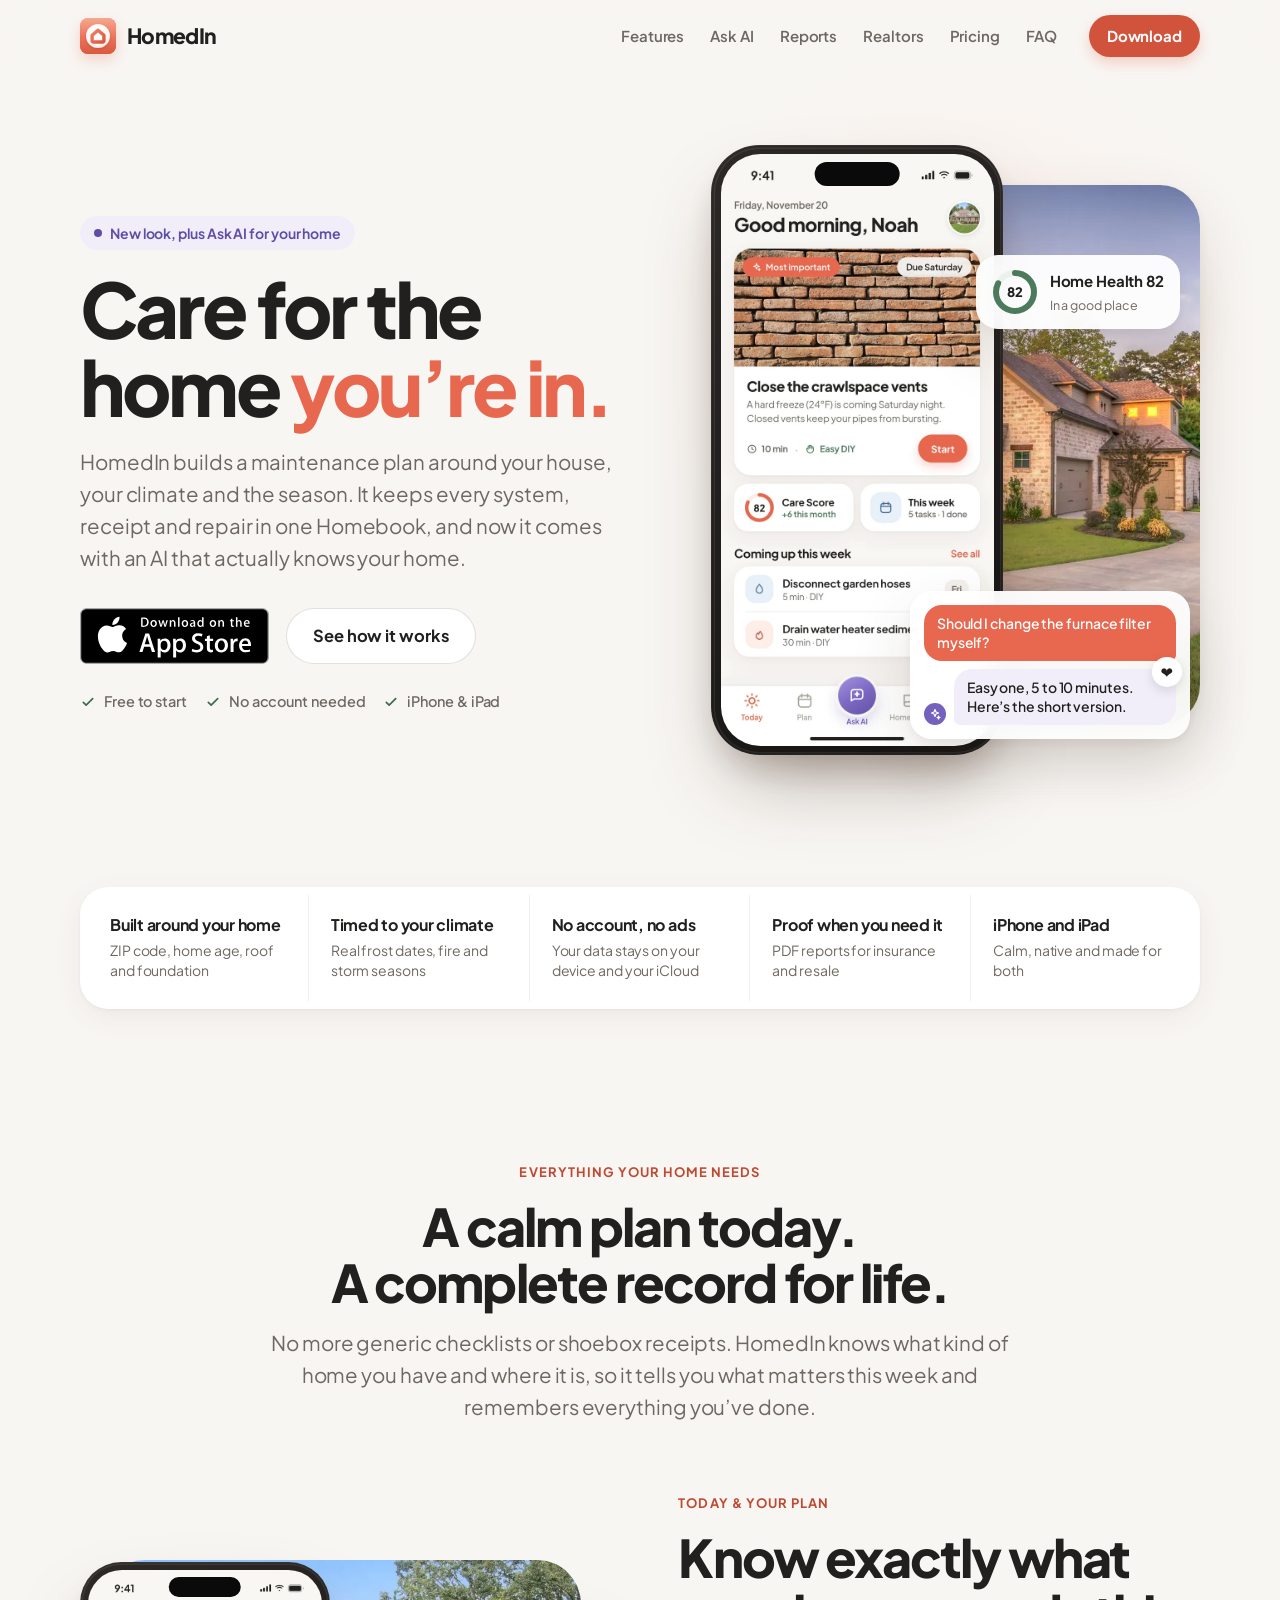
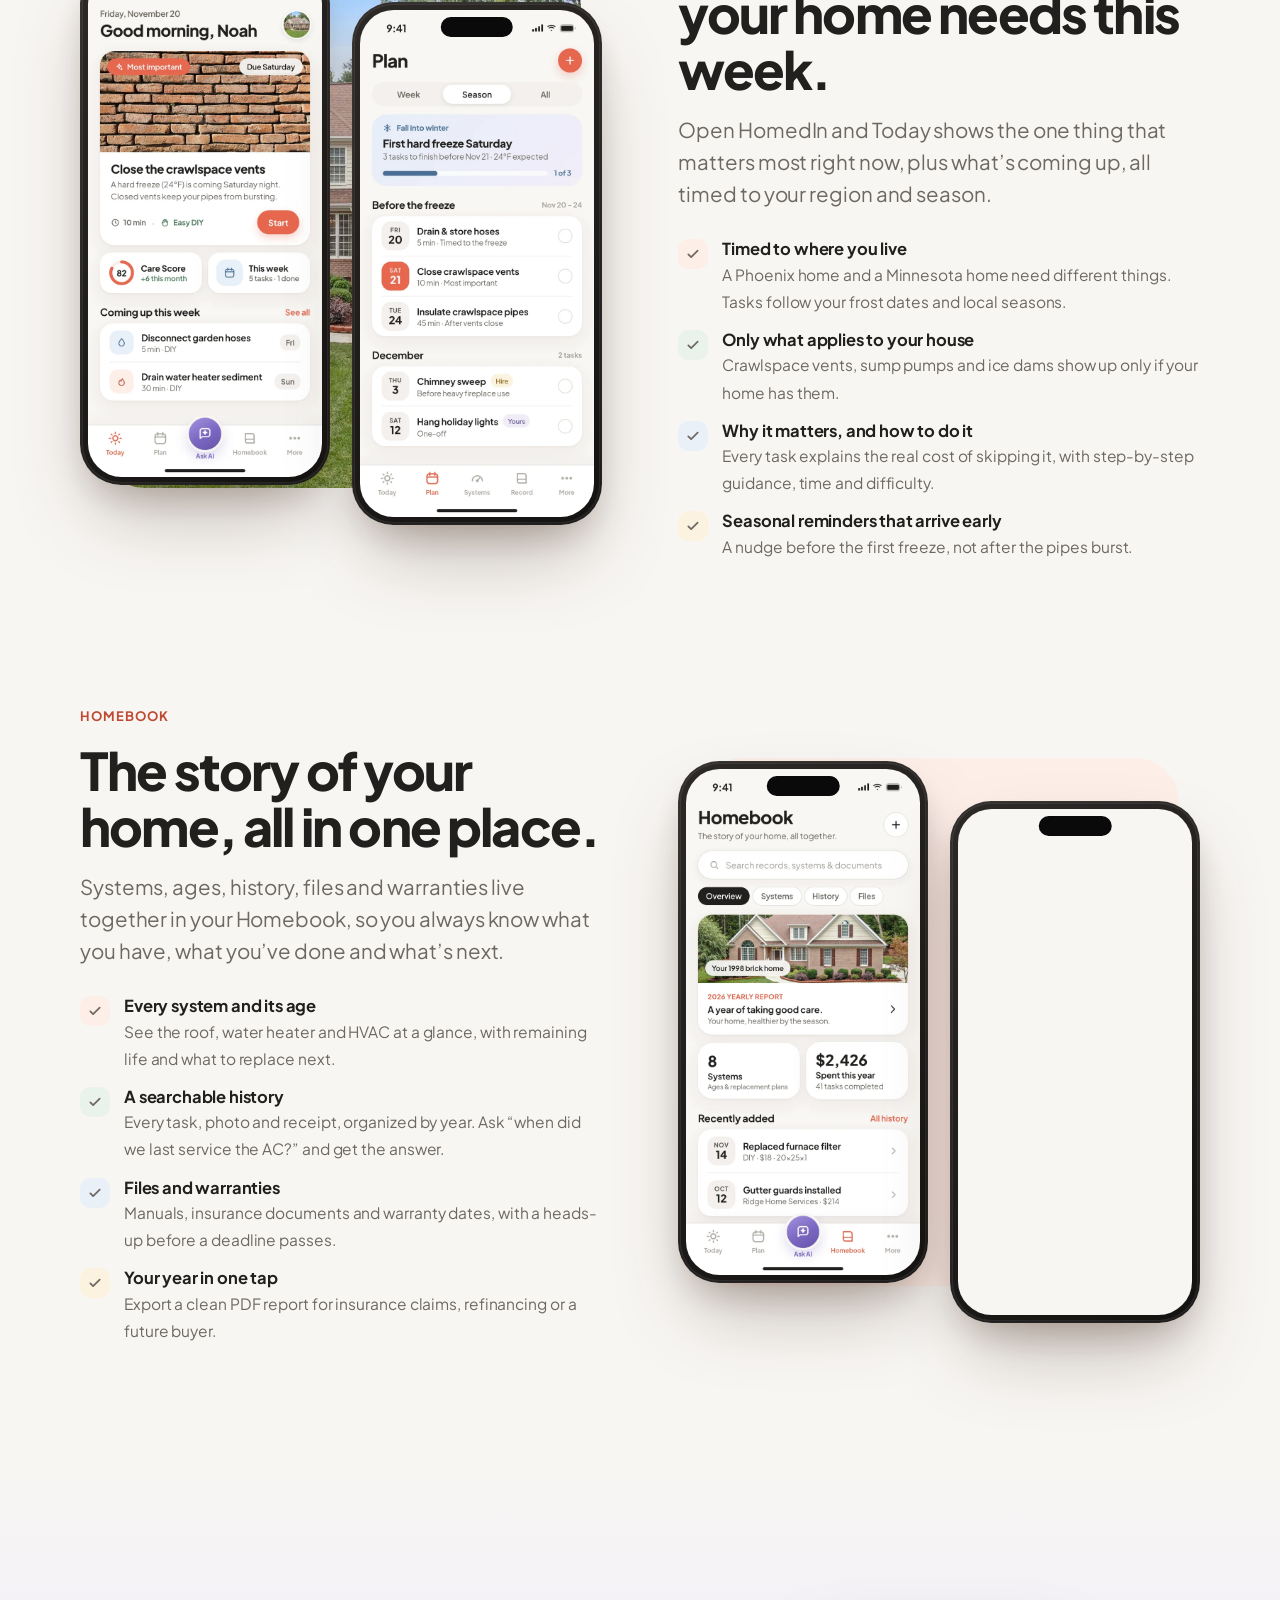
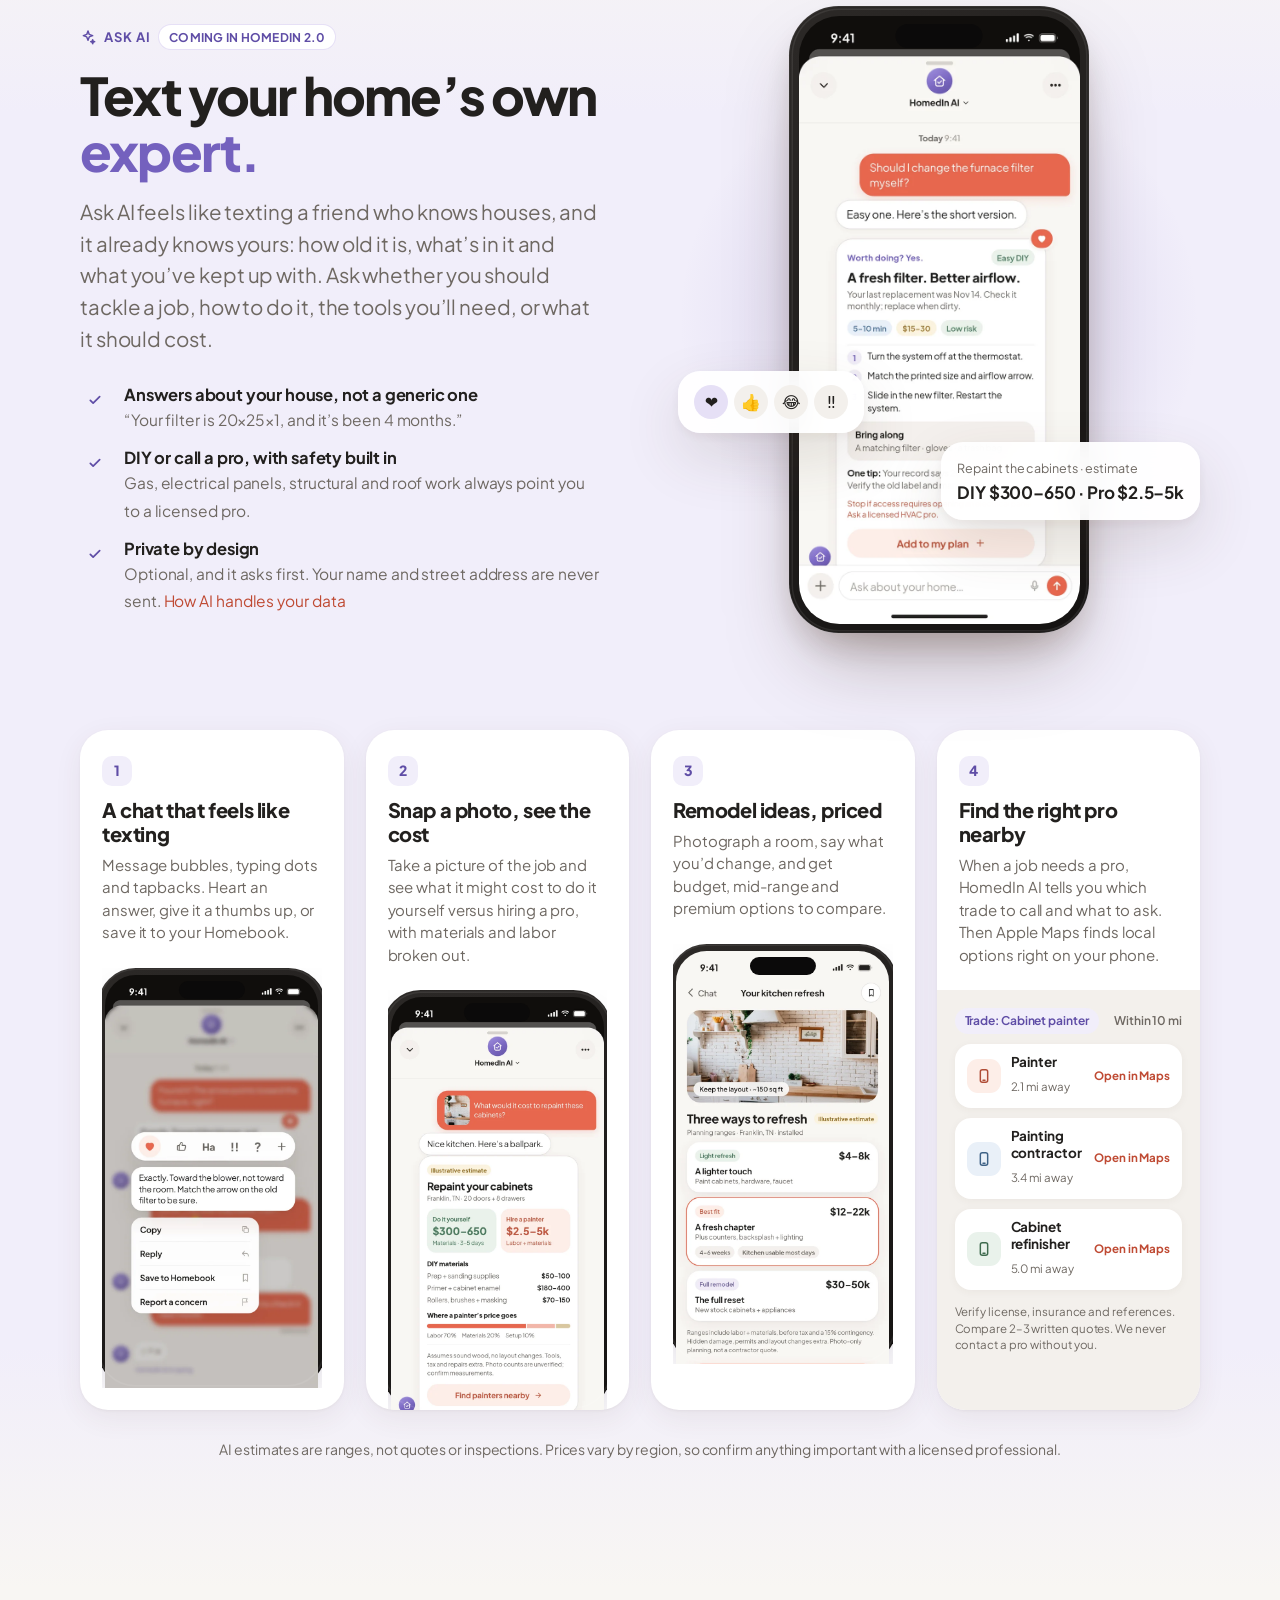
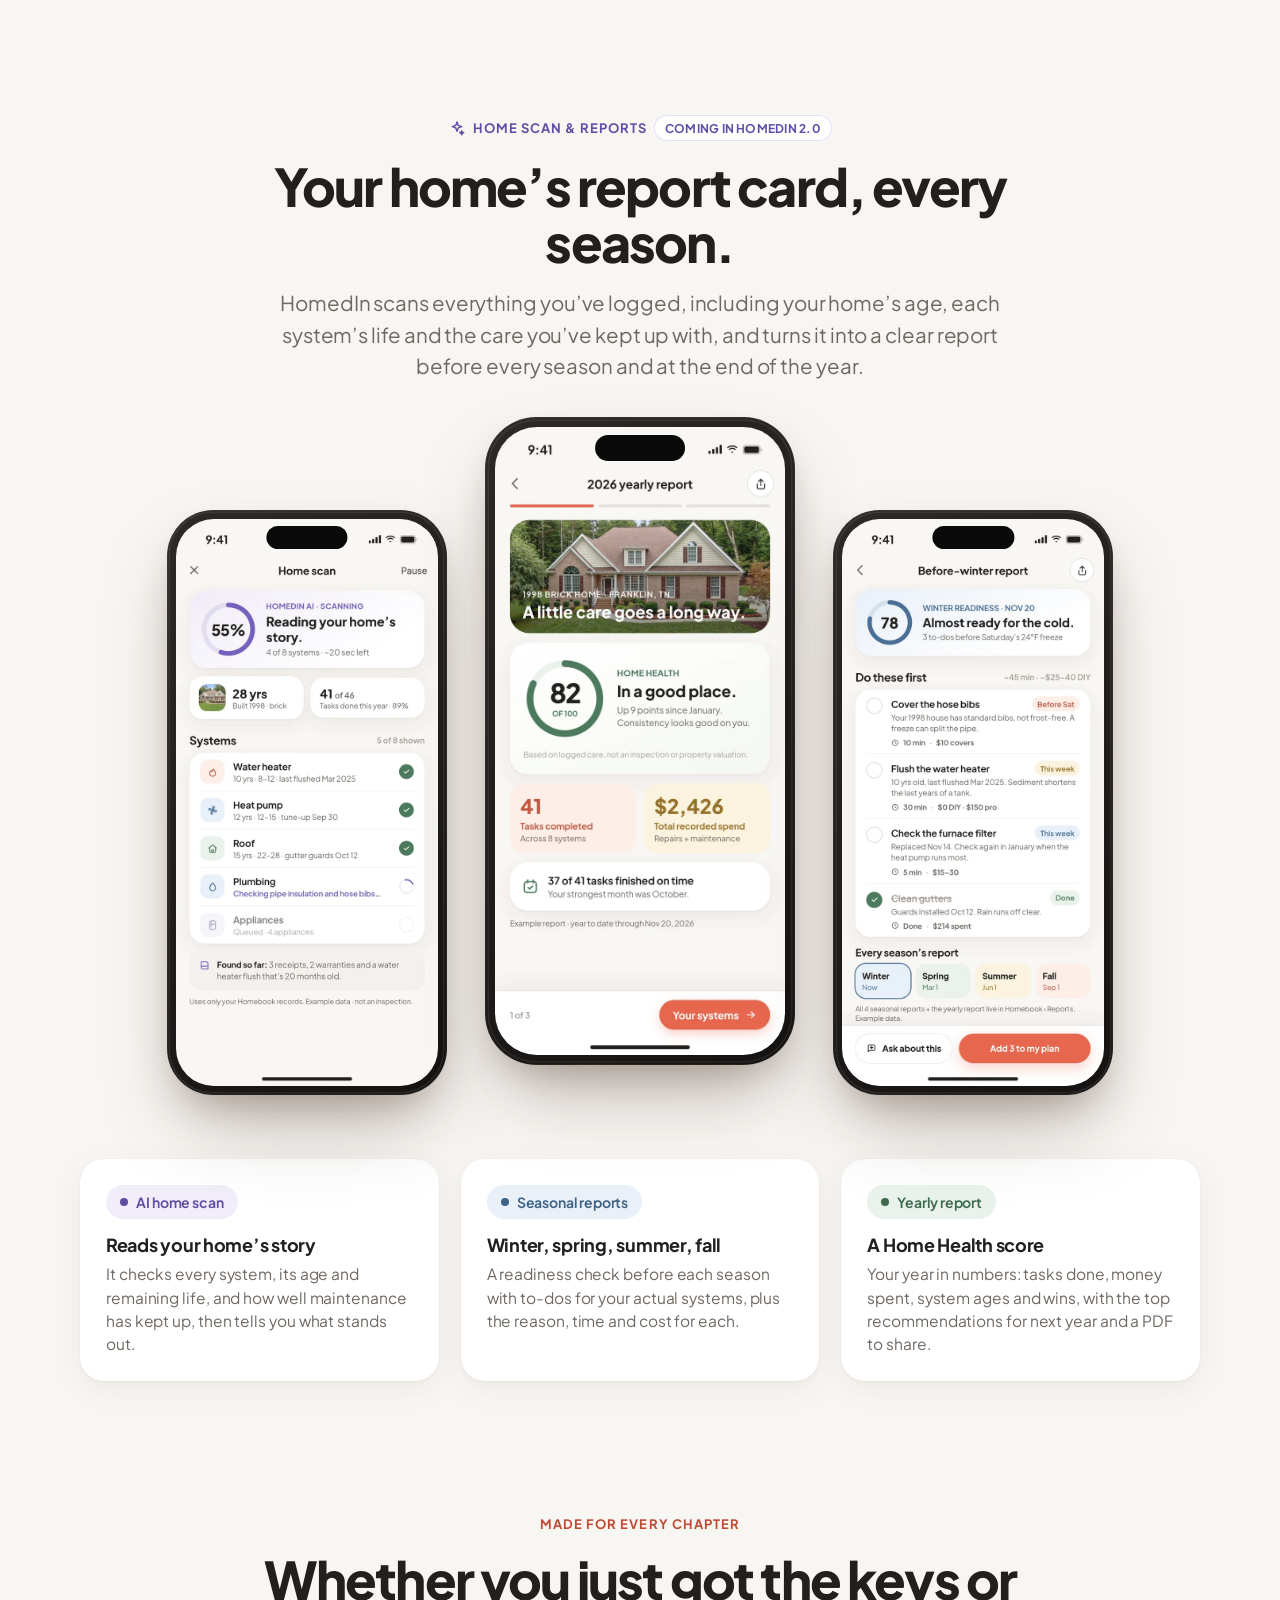
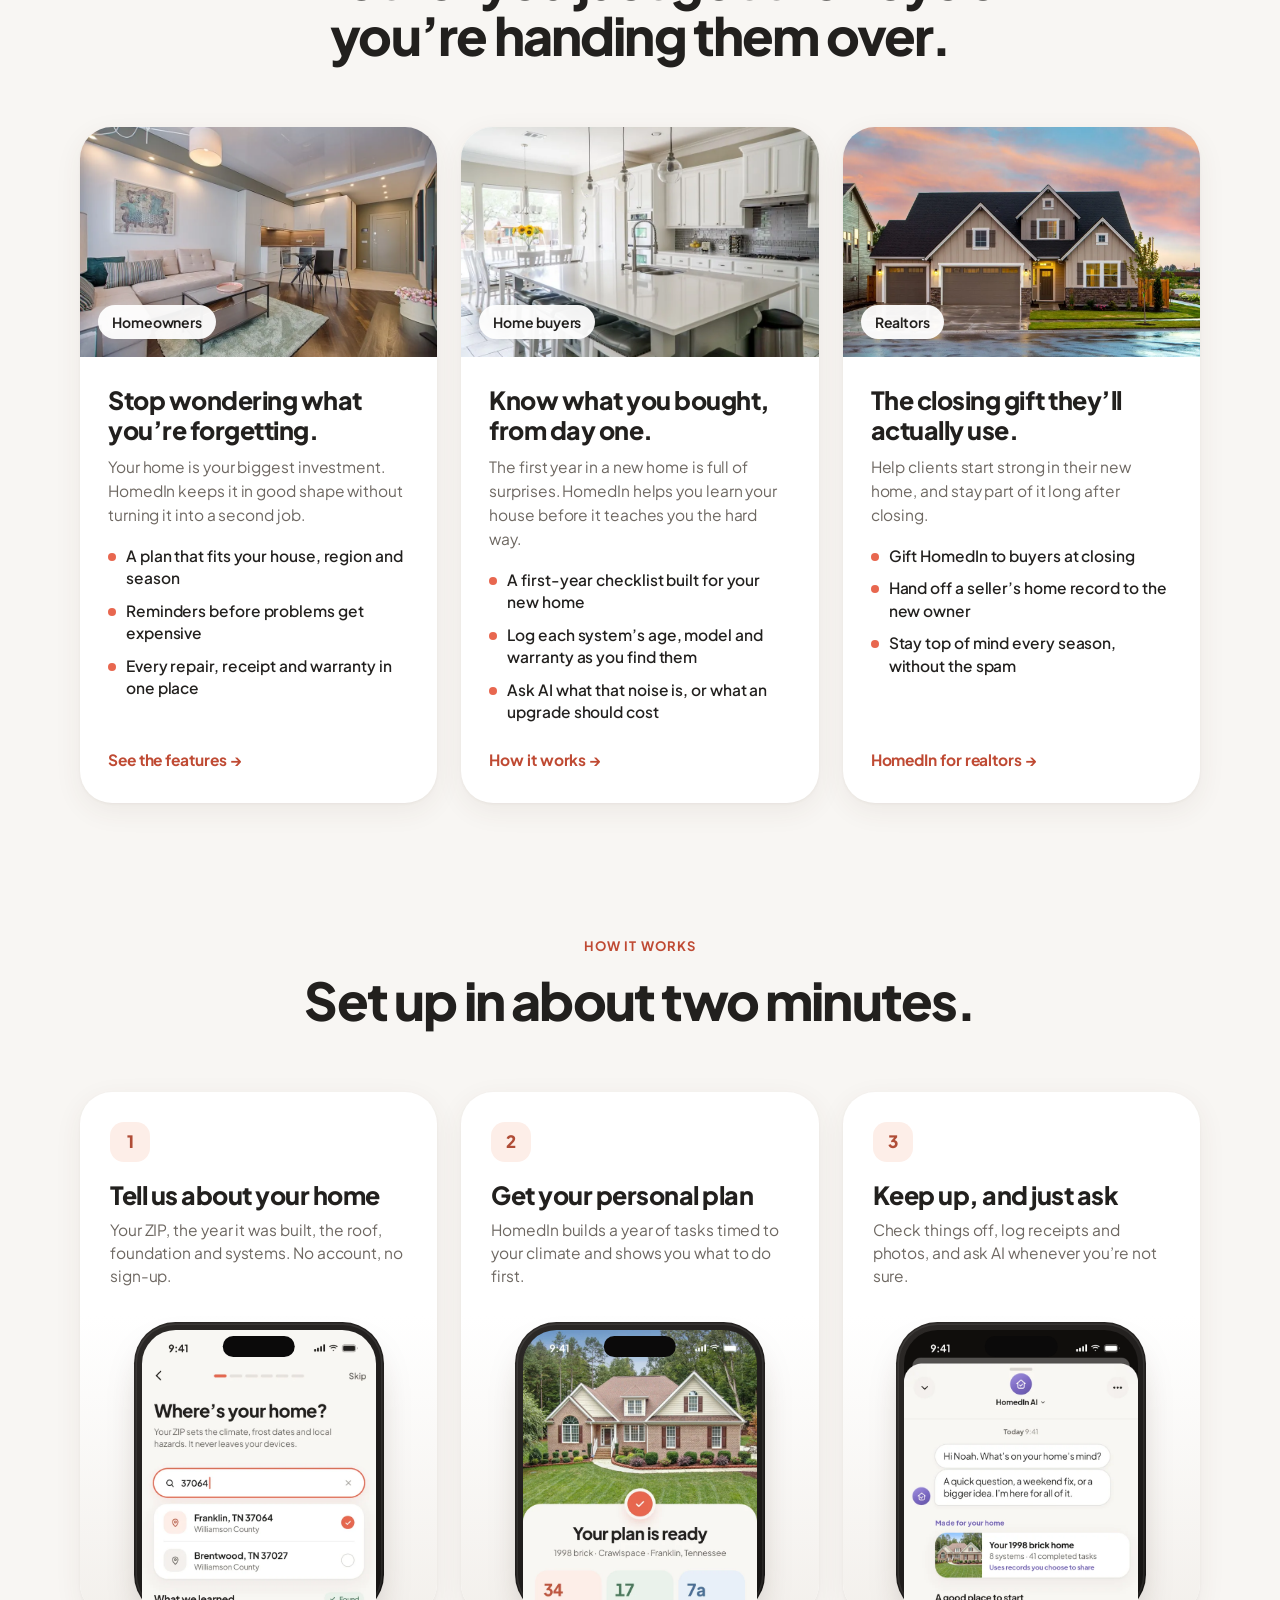
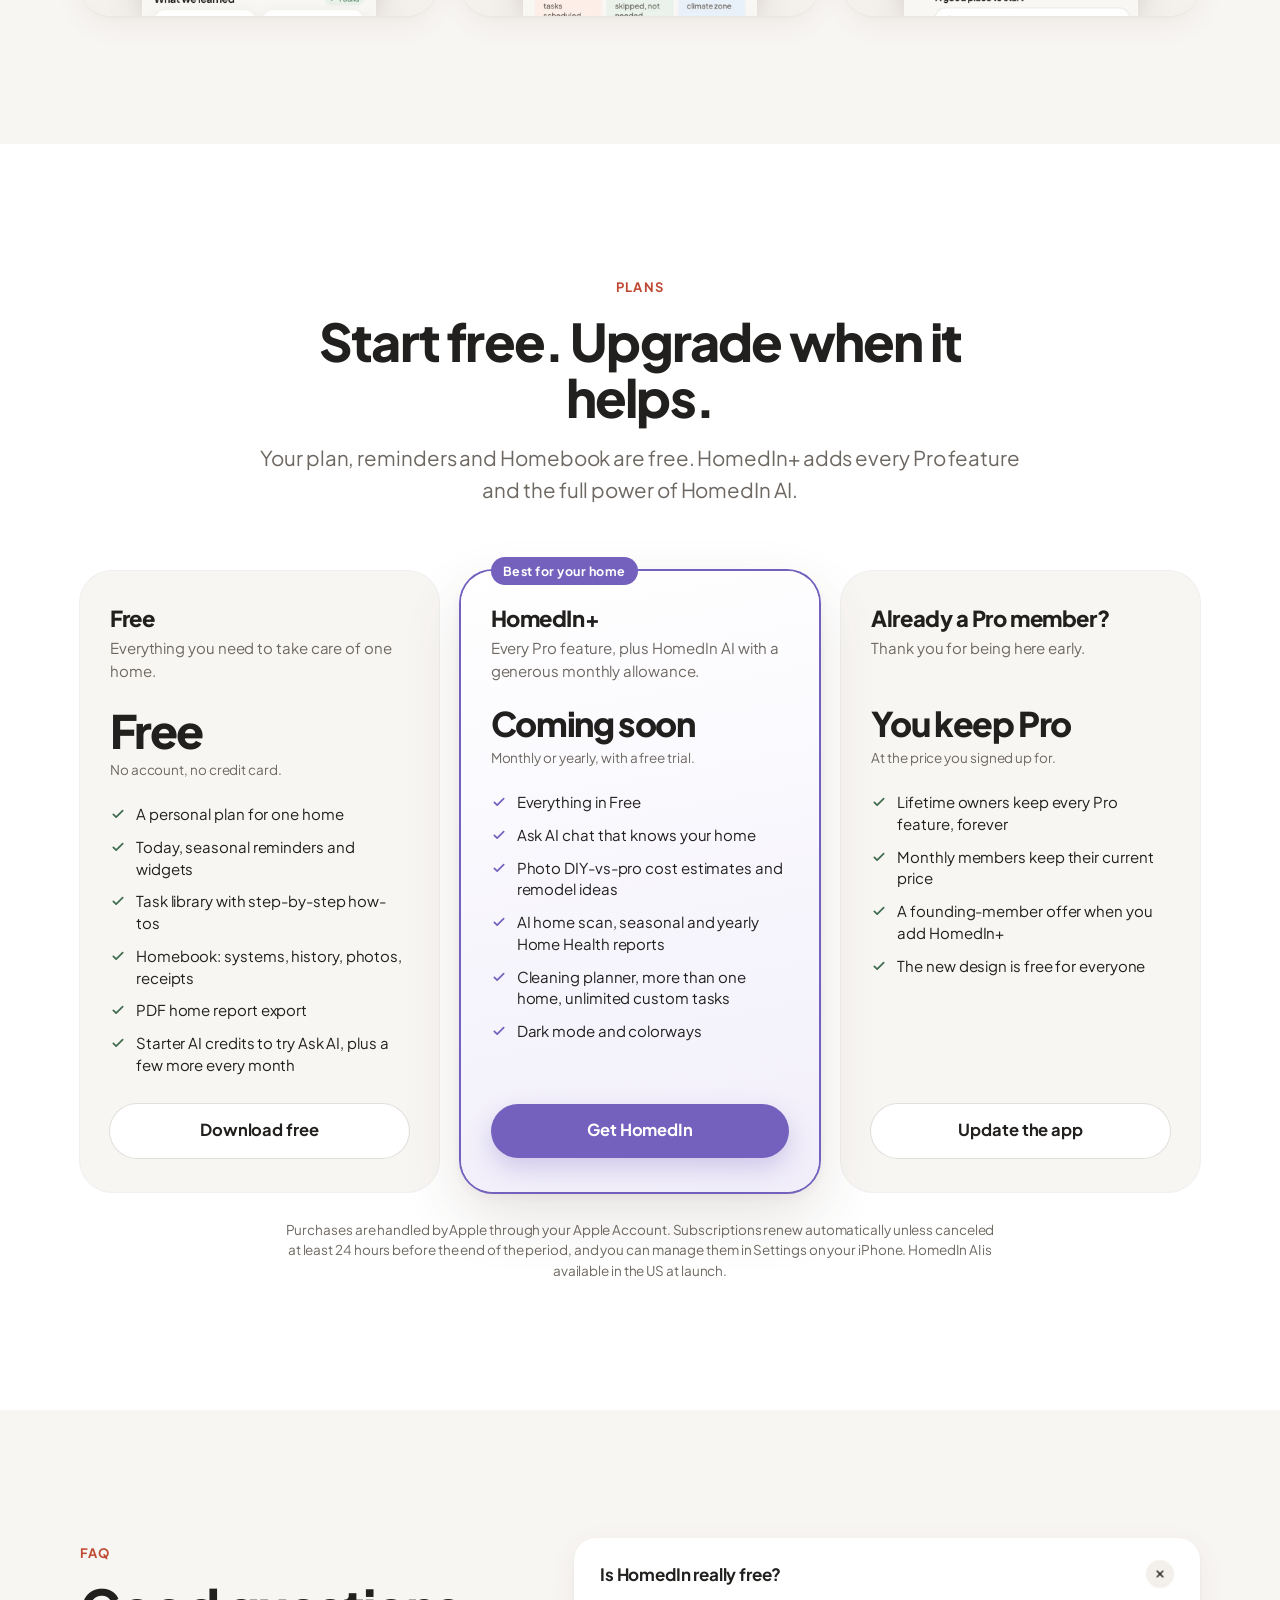
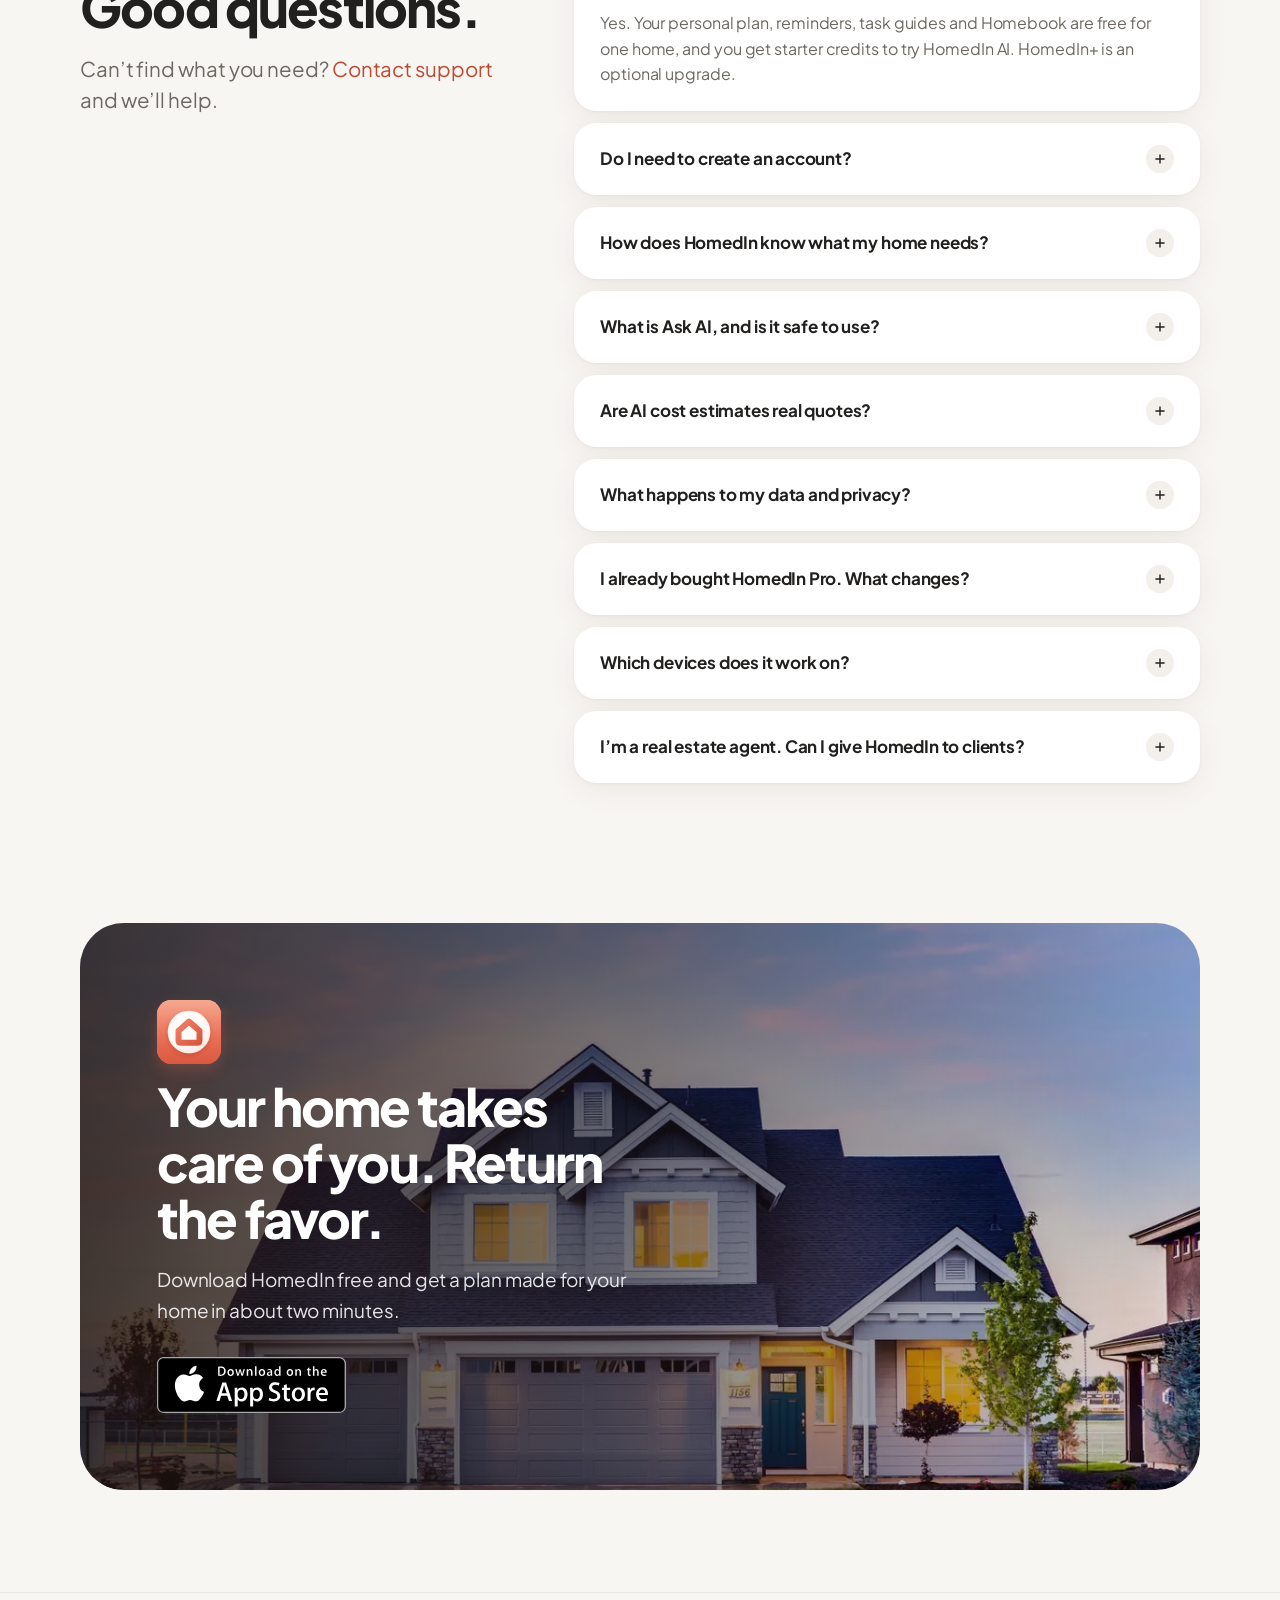
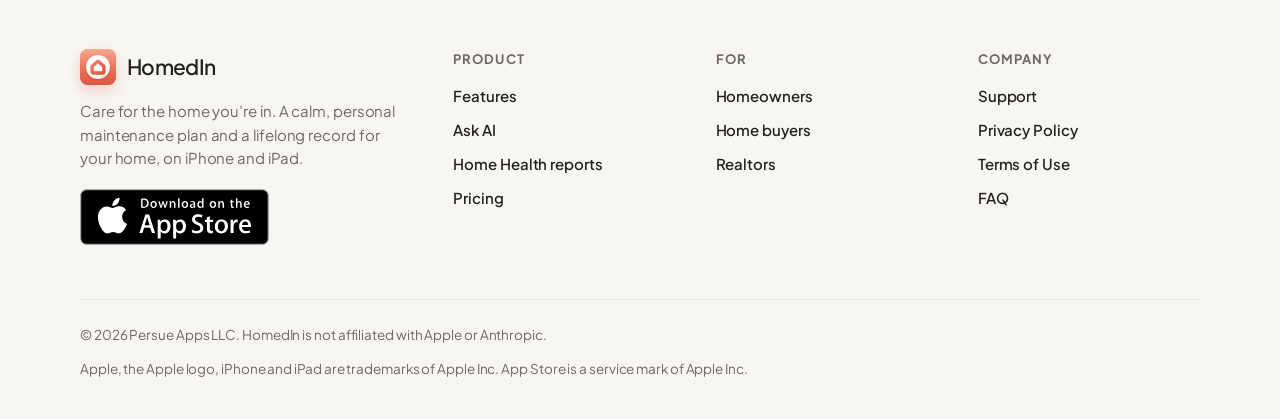
==== commit 14fd5d8f: "Add WeatherKit privacy line, Terms of Use, and Halo favicon The privacy policy now describes ZIP-onl" ====
--- a/index.html
+++ b/index.html
@@ -32,7 +32,7 @@
 <a class="skip" href="#main">Skip to content</a>
 <header class="nav">
   <div class="wrap">
-    <a class="brand" href="index.html" aria-label="HomedIn home"><span class="appicon"><svg viewBox="0 0 24 24" fill="none" stroke="currentColor" stroke-width="2" stroke-linecap="round" stroke-linejoin="round" aria-hidden="true"><path d="M3.5 11.2L12 4l8.5 7.2"/><path d="M5.8 9.4V18a2.5 2.5 0 0 0 2.5 2.5h7.4a2.5 2.5 0 0 0 2.5-2.5V9.4"/><path d="M9 14l2.2 2.2L15.2 12"/></svg></span>HomedIn</a>
+    <a class="brand" href="index.html" aria-label="HomedIn home"><span class="appicon"><img src="assets/img/appicon.svg" alt="" width="36" height="36" aria-hidden="true"></span>HomedIn</a>
     <ul class="nav-links" id="nav-links"><li><a href="#features">Features</a></li><li><a href="#ai">Ask AI</a></li><li><a href="#reports">Reports</a></li><li><a href="realtors.html">Realtors</a></li><li><a href="#pricing">Pricing</a></li><li><a href="#faq">FAQ</a></li></ul>
     <a class="btn sm" href="https://apps.apple.com/us/app/homedin/id6762814321" data-appstore>Download</a>
     <button class="menu-btn" aria-label="Open menu" aria-expanded="false" aria-controls="nav-links"><svg width="22" height="22" viewBox="0 0 24 24" fill="none" stroke="currentColor" stroke-width="2.2" stroke-linecap="round" stroke-linejoin="round" aria-hidden="true"><path d="M4 8h16M4 16h16"/></svg></button>
@@ -378,7 +378,7 @@
     <div class="final-card reveal">
       <img src="assets/img/house-dusk.webp" alt="" loading="lazy" width="1200" height="800">
       <div class="inner">
-        <span class="appicon"><svg viewBox="0 0 24 24" fill="none" stroke="currentColor" stroke-width="2" stroke-linecap="round" stroke-linejoin="round" aria-hidden="true"><path d="M3.5 11.2L12 4l8.5 7.2"/><path d="M5.8 9.4V18a2.5 2.5 0 0 0 2.5 2.5h7.4a2.5 2.5 0 0 0 2.5-2.5V9.4"/><path d="M9 14l2.2 2.2L15.2 12"/></svg></span>
+        <span class="appicon"><img src="assets/img/appicon.svg" alt="" width="36" height="36" aria-hidden="true"></span>
         <h2 id="final-title">Your home takes care of you. Return the favor.</h2>
         <p>Download HomedIn free and get a plan made for your home in about two minutes.</p>
         <div class="cta-row"><a class="badge-link " href="https://apps.apple.com/us/app/homedin/id6762814321" data-appstore aria-label="Download HomedIn on the App Store"><img src="assets/img/app-store-badge.svg" alt="Download on the App Store" width="168" height="56"></a></div>
@@ -391,7 +391,7 @@
   <div class="wrap">
     <div class="foot">
       <div>
-        <a class="brand" href="index.html"><span class="appicon"><svg viewBox="0 0 24 24" fill="none" stroke="currentColor" stroke-width="2" stroke-linecap="round" stroke-linejoin="round" aria-hidden="true"><path d="M3.5 11.2L12 4l8.5 7.2"/><path d="M5.8 9.4V18a2.5 2.5 0 0 0 2.5 2.5h7.4a2.5 2.5 0 0 0 2.5-2.5V9.4"/><path d="M9 14l2.2 2.2L15.2 12"/></svg></span>HomedIn</a>
+        <a class="brand" href="index.html"><span class="appicon"><img src="assets/img/appicon.svg" alt="" width="36" height="36" aria-hidden="true"></span>HomedIn</a>
         <p>Care for the home you’re in. A calm, personal maintenance plan and a lifelong record for your home, on iPhone and iPad.</p>
         <div style="margin-top:20px"><a class="badge-link " href="https://apps.apple.com/us/app/homedin/id6762814321" data-appstore aria-label="Download HomedIn on the App Store"><img src="assets/img/app-store-badge.svg" alt="Download on the App Store" width="168" height="56"></a></div>
       </div>
@@ -400,7 +400,7 @@
       <div><h5>For</h5><ul>
         <li><a href="index.html#who">Homeowners</a></li><li><a href="index.html#who">Home buyers</a></li><li><a href="realtors.html">Realtors</a></li></ul></div>
       <div><h5>Company</h5><ul>
-        <li><a href="support.html">Support</a></li><li><a href="privacy.html">Privacy Policy</a></li><li><a href="https://www.apple.com/legal/internet-services/itunes/dev/stdeula/" rel="noopener">Terms of Use (Apple EULA)</a></li><li><a href="index.html#faq">FAQ</a></li></ul></div>
+        <li><a href="support.html">Support</a></li><li><a href="privacy.html">Privacy Policy</a></li><li><a href="terms.html">Terms of Use</a></li><li><a href="index.html#faq">FAQ</a></li></ul></div>
     </div>
     <div class="foot-bottom">
       <span>© <span id="year">2026</span> Persue Apps LLC. HomedIn is not affiliated with Apple or Anthropic.</span>
--- a/assets/css/site.css
+++ b/assets/css/site.css
@@ -61,8 +61,8 @@
 .nav .wrap{display:flex;align-items:center;height:72px;gap:28px}
 .brand{display:flex;align-items:center;gap:11px;font-weight:780;font-size:21px;letter-spacing:-.03em;color:var(--ink)}
 .brand:hover{text-decoration:none}
-.appicon{width:36px;height:36px;border-radius:22.5%;background:linear-gradient(150deg,#F08770 0%,#E8674F 55%,#DA5640 100%);display:flex;align-items:center;justify-content:center;color:#fff;box-shadow:inset 0 1px 0 rgba(255,255,255,.25),0 6px 14px rgba(232,103,79,.25);flex:none}
-.appicon svg{width:62%;height:62%}
+.appicon{width:36px;height:36px;border-radius:22.5%;background:linear-gradient(150deg,#F6A890 0%,#EB7259 55%,#DA5840 100%);display:flex;align-items:center;justify-content:center;color:#fff;box-shadow:inset 0 1px 0 rgba(255,255,255,.25),0 6px 14px rgba(232,103,79,.25);flex:none;overflow:hidden}
+.appicon svg,.appicon img{width:100%;height:100%;display:block}
 .nav-links{display:flex;gap:26px;margin-left:auto;list-style:none;padding:0;margin-top:0;margin-bottom:0}
 .nav-links a{color:var(--ink2);font-weight:600;font-size:15px}
 .nav-links a:hover{color:var(--ink);text-decoration:none}
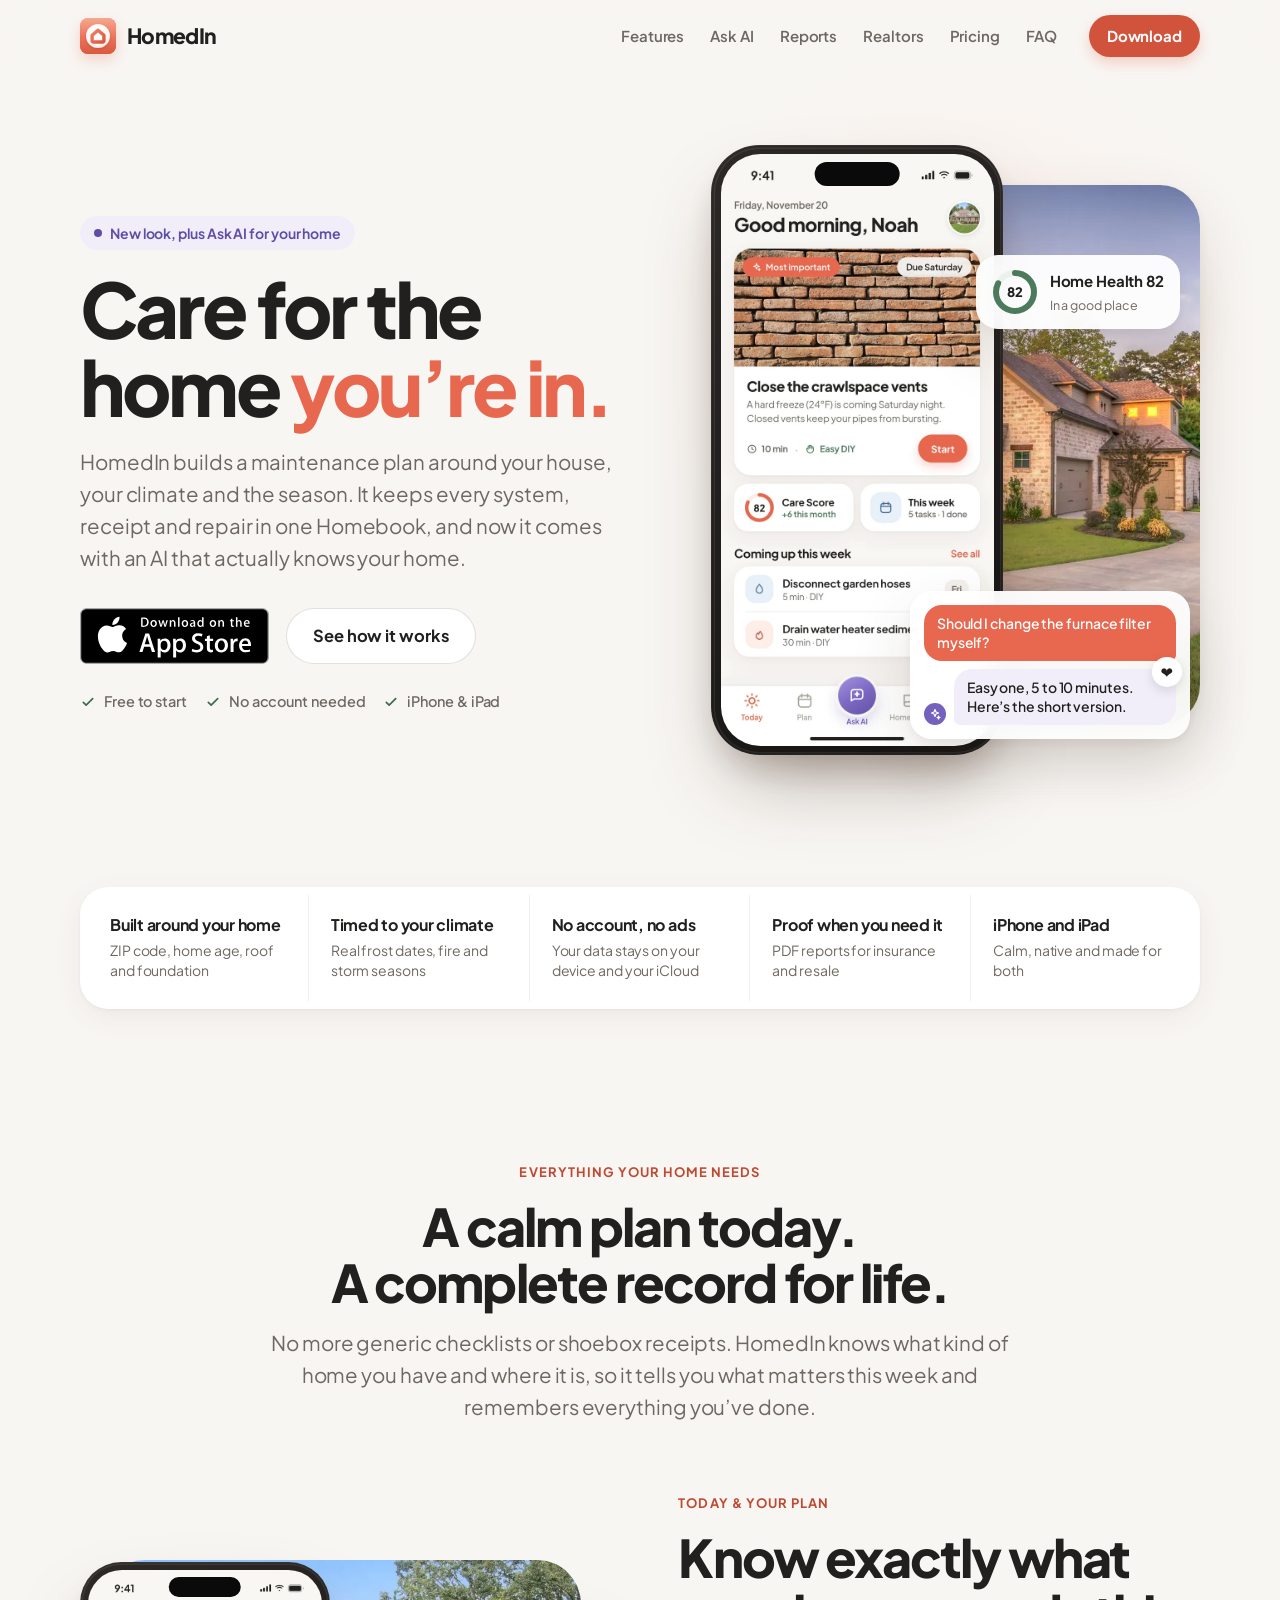
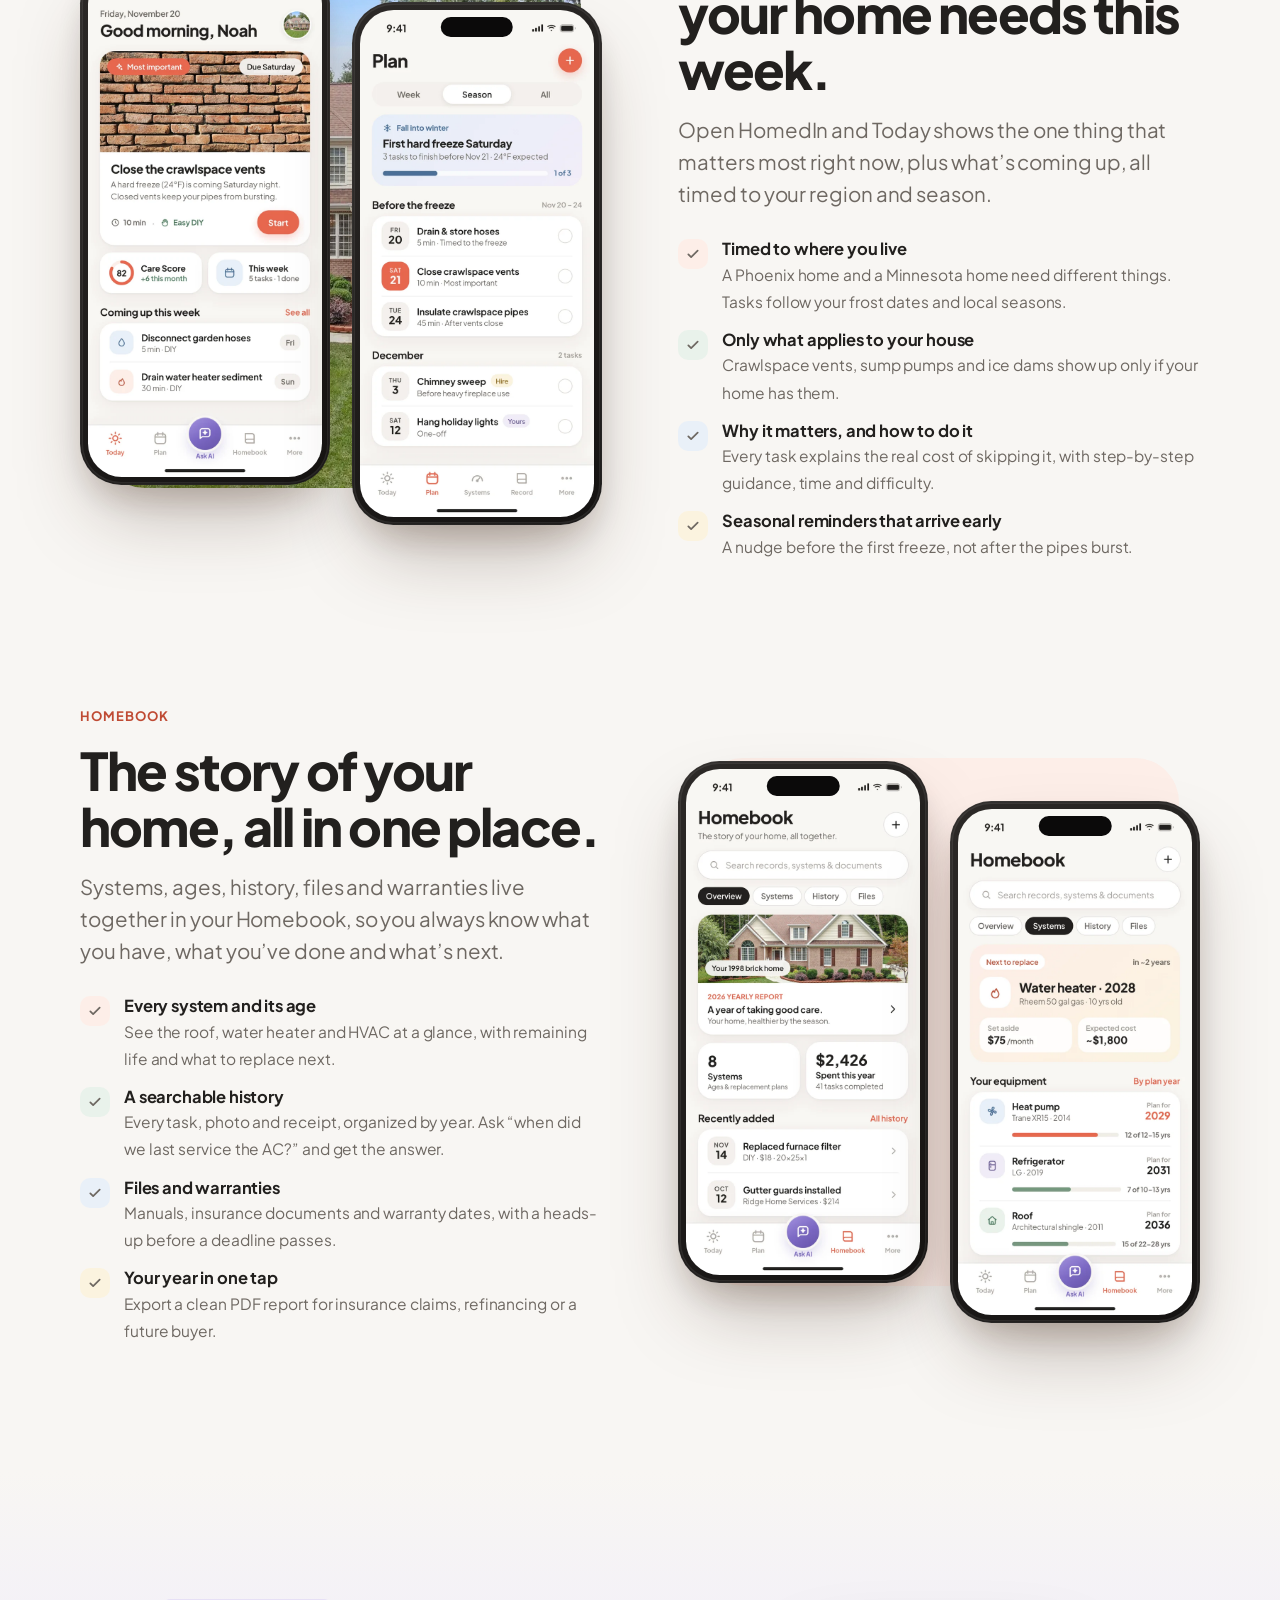
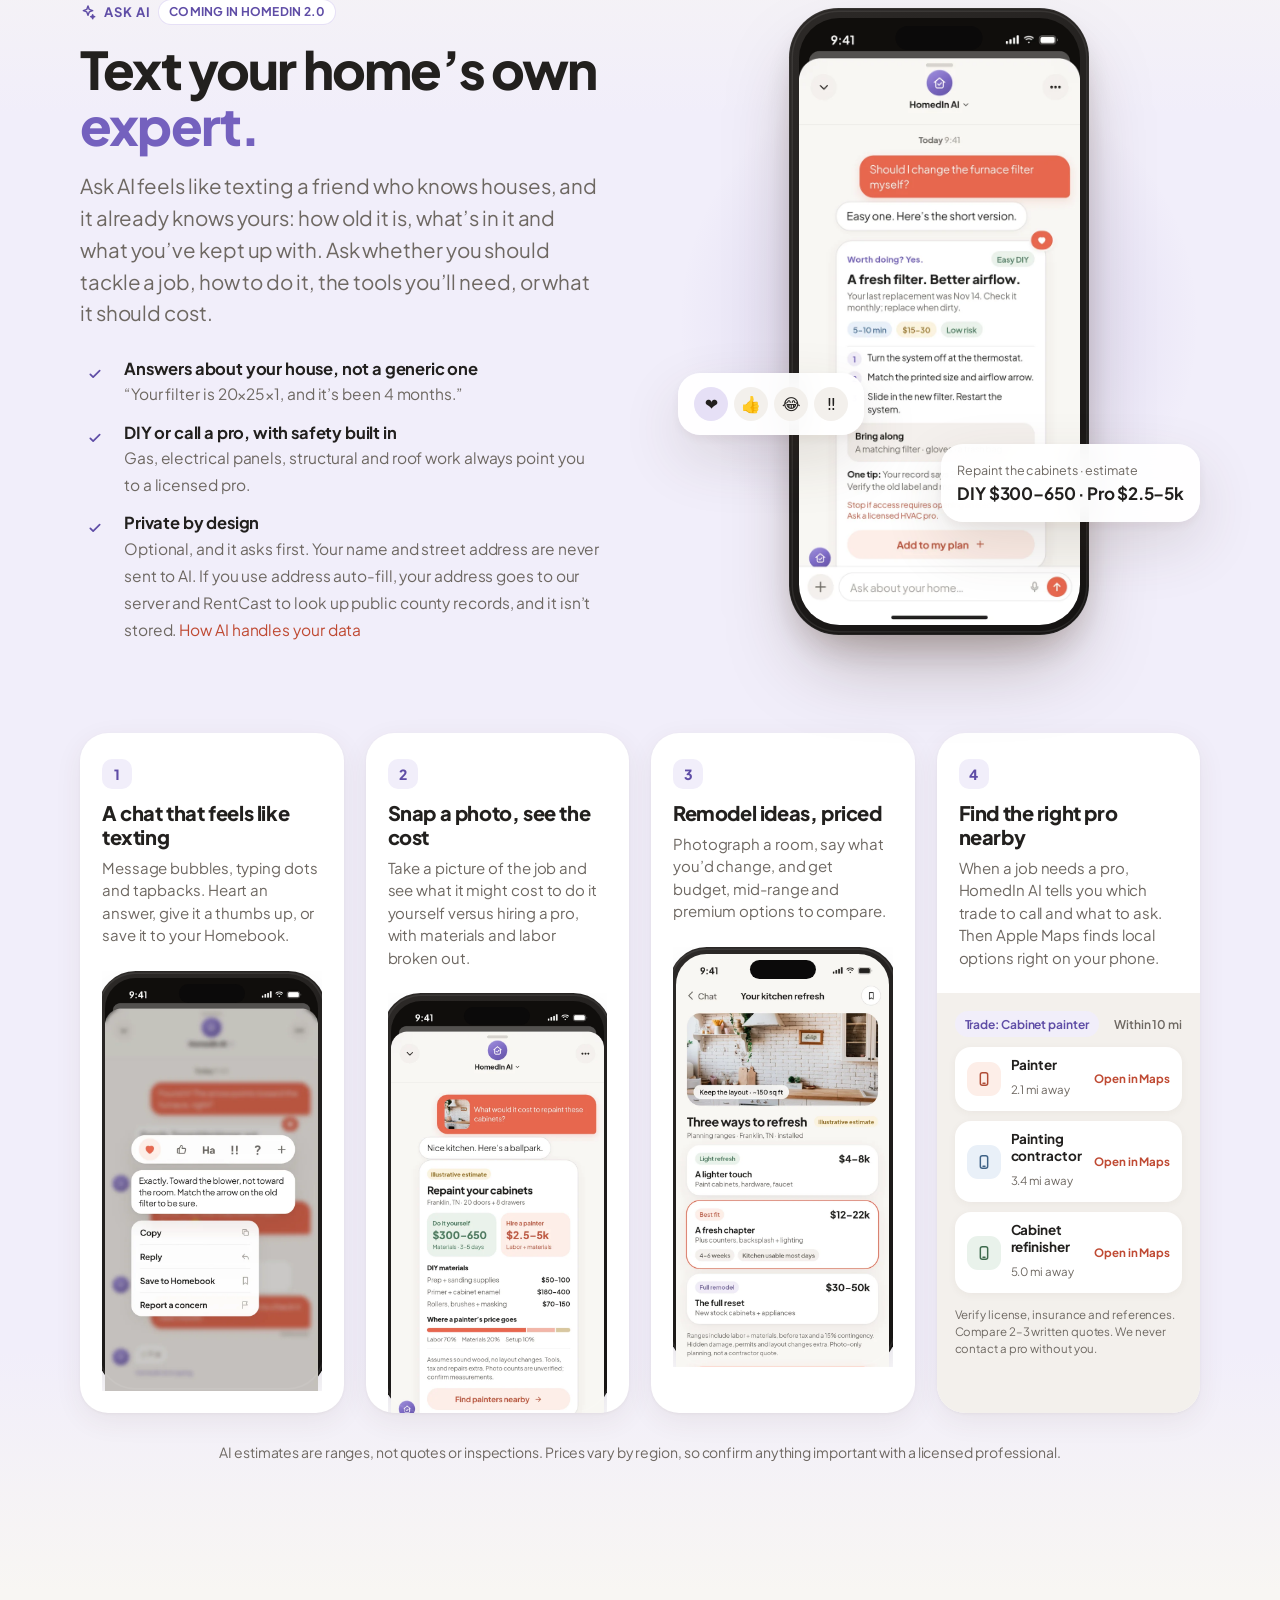
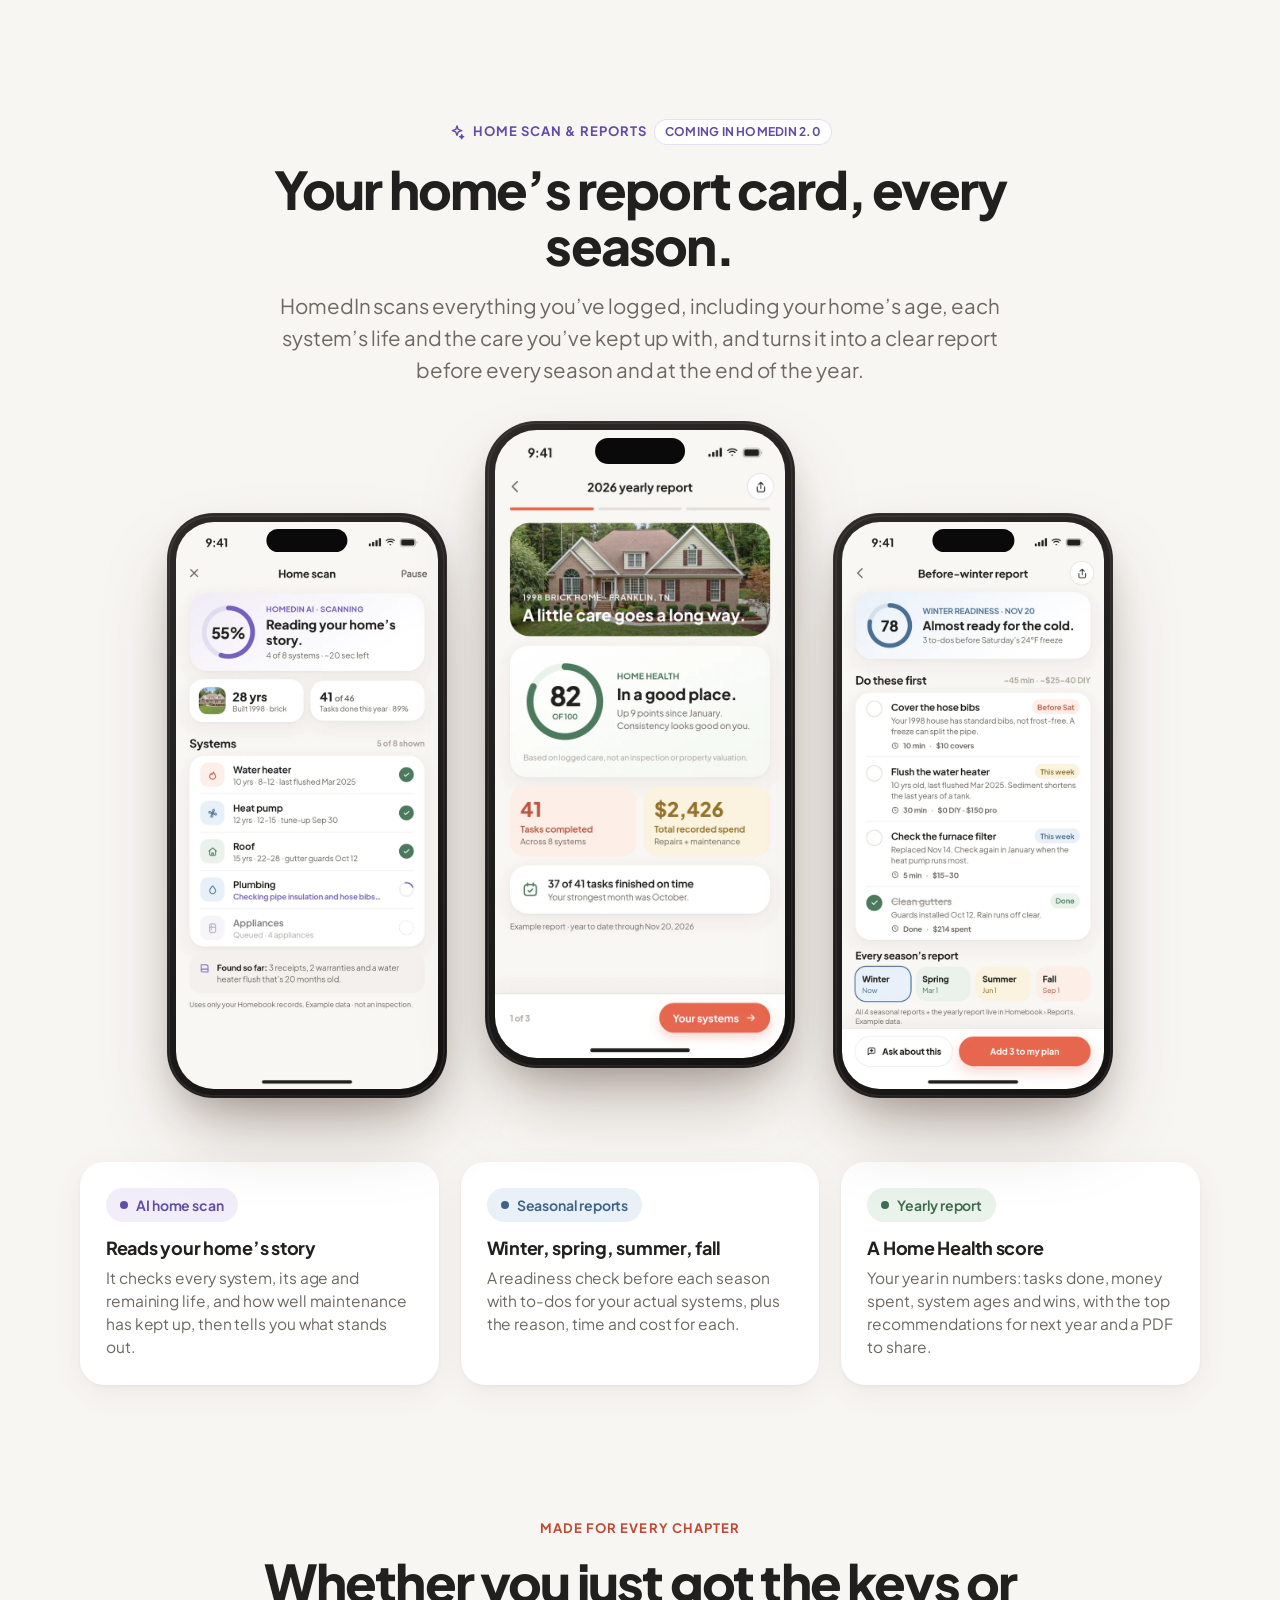
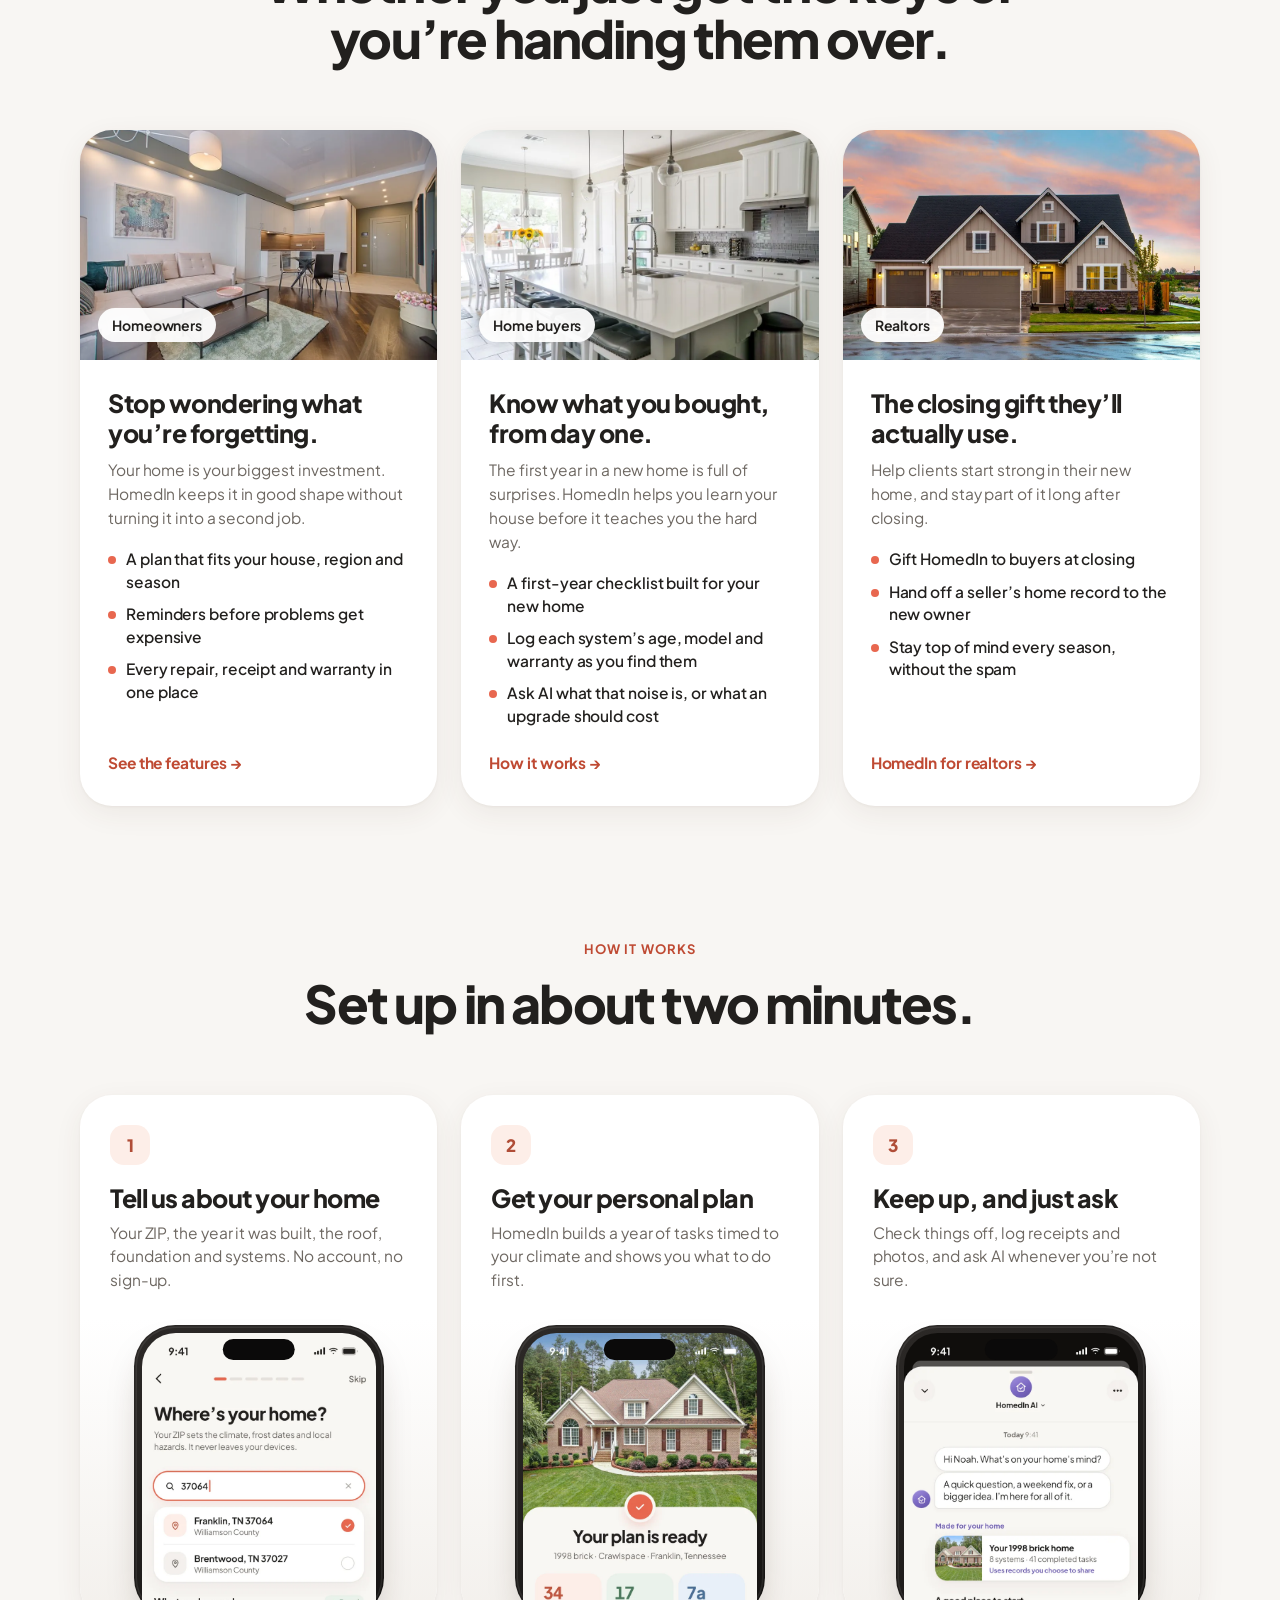
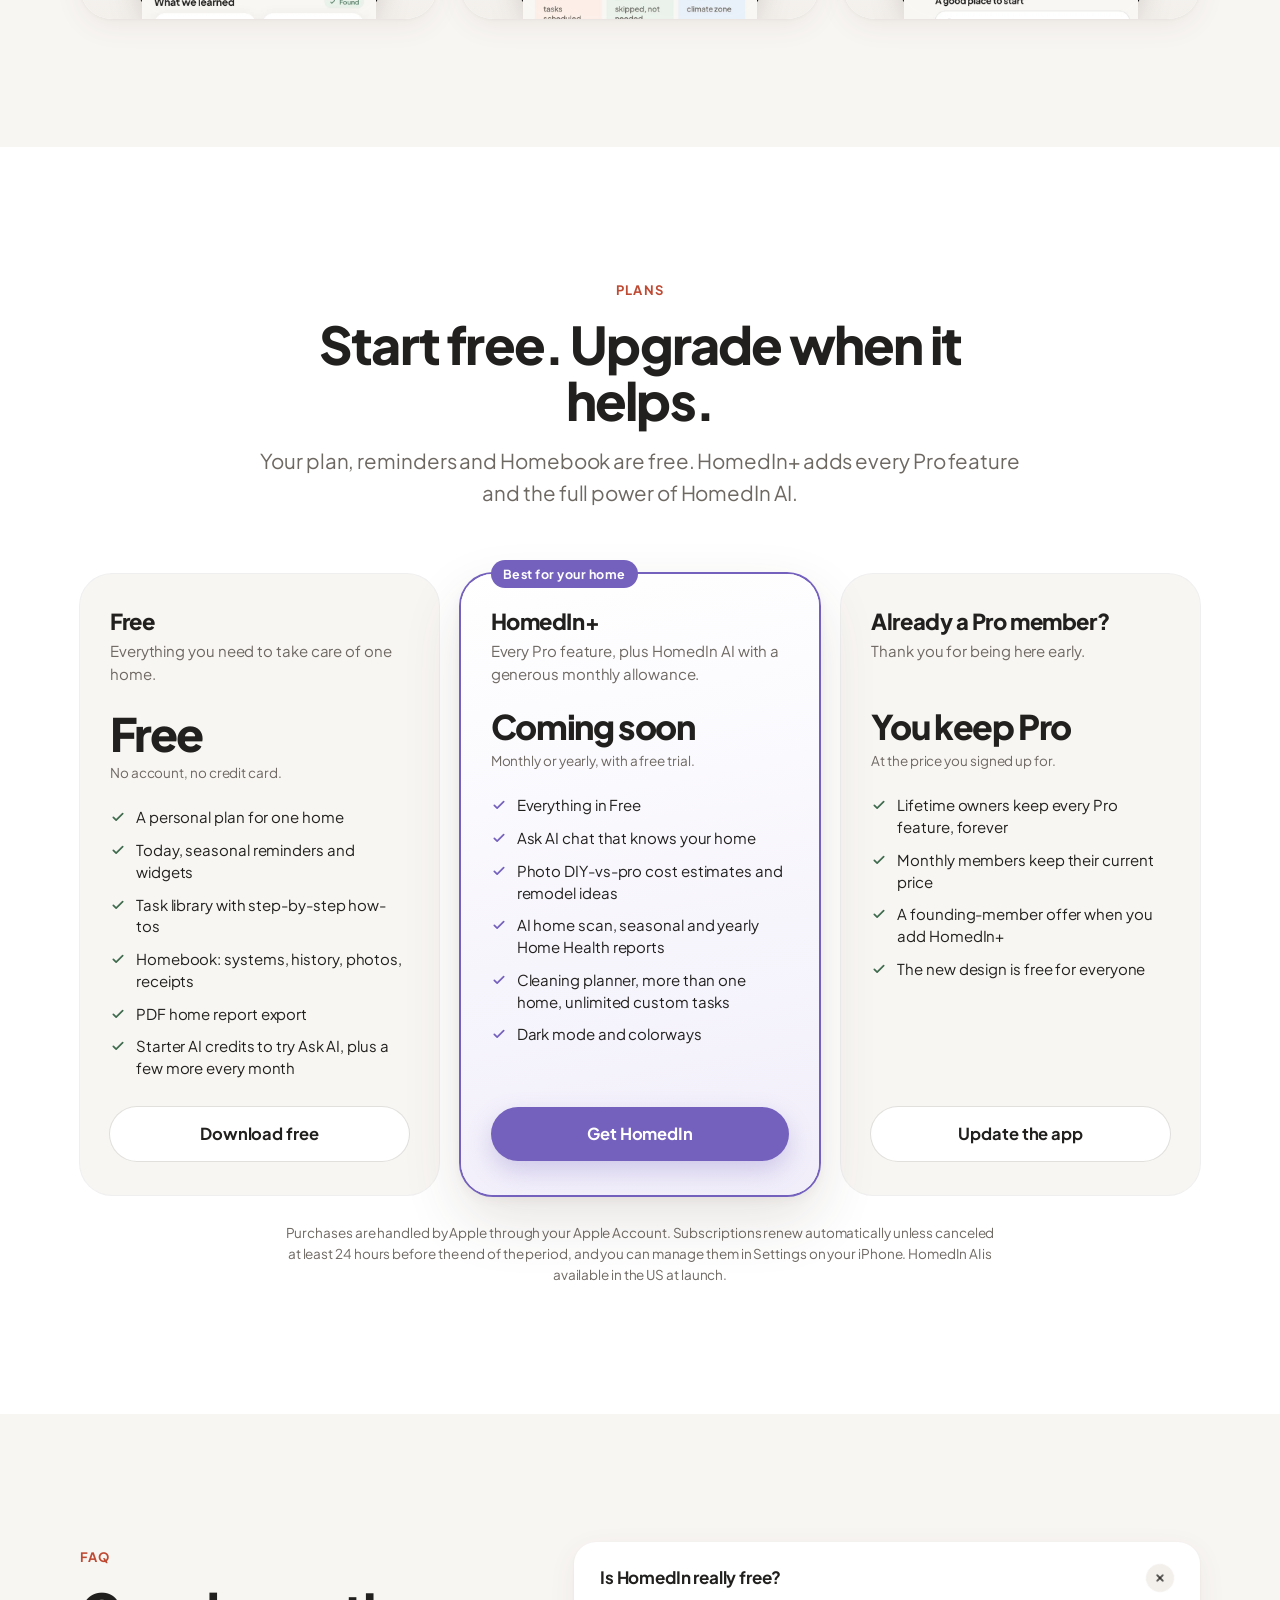
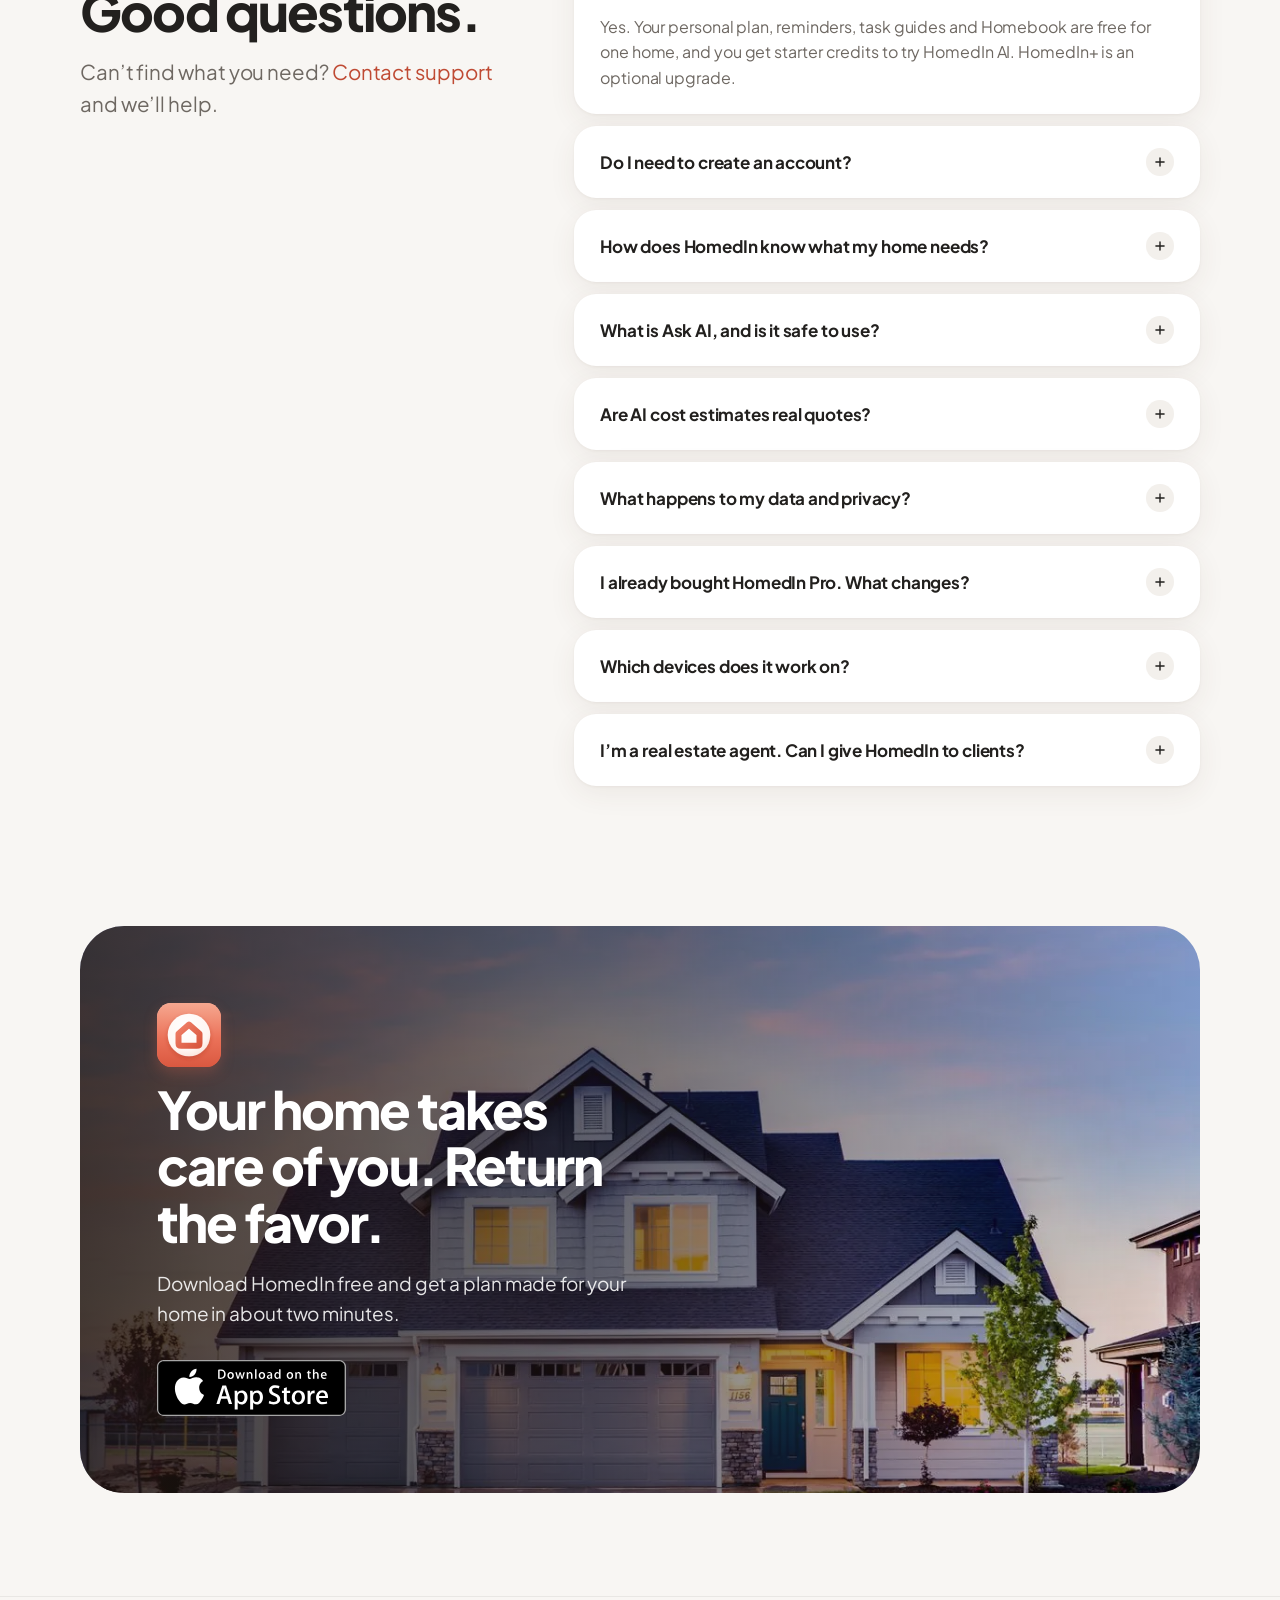
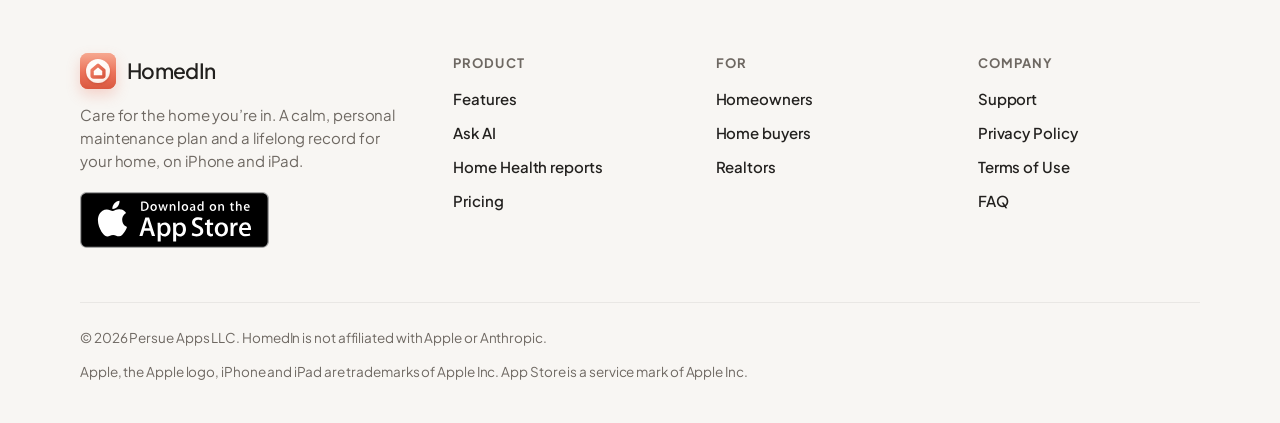
==== commit 4bbfe1b1: "Align the privacy policy with the 2.0 App Store privacy label" ====
--- a/index.html
+++ b/index.html
@@ -158,7 +158,7 @@
         <ul class="points">
           <li><span class="tick" style="background:var(--irisTint);color:var(--irisD)"><svg width="16" height="16" viewBox="0 0 24 24" fill="none" stroke="currentColor" stroke-width="2.6" stroke-linecap="round" stroke-linejoin="round" aria-hidden="true"><path d="M5 12.5l4.2 4.2L19 7"/></svg></span><div><b>Answers about your house, not a generic one</b><span>“Your filter is 20×25×1, and it’s been 4 months.”</span></div></li>
           <li><span class="tick" style="background:var(--irisTint);color:var(--irisD)"><svg width="16" height="16" viewBox="0 0 24 24" fill="none" stroke="currentColor" stroke-width="2.6" stroke-linecap="round" stroke-linejoin="round" aria-hidden="true"><path d="M5 12.5l4.2 4.2L19 7"/></svg></span><div><b>DIY or call a pro, with safety built in</b><span>Gas, electrical panels, structural and roof work always point you to a licensed pro.</span></div></li>
-          <li><span class="tick" style="background:var(--irisTint);color:var(--irisD)"><svg width="16" height="16" viewBox="0 0 24 24" fill="none" stroke="currentColor" stroke-width="2.6" stroke-linecap="round" stroke-linejoin="round" aria-hidden="true"><path d="M5 12.5l4.2 4.2L19 7"/></svg></span><div><b>Private by design</b><span>Optional, and it asks first. Your name and street address are never sent. <a href="privacy.html#ai">How AI handles your data</a></span></div></li>
+          <li><span class="tick" style="background:var(--irisTint);color:var(--irisD)"><svg width="16" height="16" viewBox="0 0 24 24" fill="none" stroke="currentColor" stroke-width="2.6" stroke-linecap="round" stroke-linejoin="round" aria-hidden="true"><path d="M5 12.5l4.2 4.2L19 7"/></svg></span><div><b>Private by design</b><span>Optional, and it asks first. Your name and street address are never sent to AI. If you use address auto-fill, your address goes to our server and RentCast to look up public county records, and it isn’t stored. <a href="privacy.html#ai">How AI handles your data</a></span></div></li>
         </ul>
       </div>
       <div class="f-art reveal d1">
@@ -361,9 +361,9 @@
       <details open><summary>Is HomedIn really free?</summary><div class="ans">Yes. Your personal plan, reminders, task guides and Homebook are free for one home, and you get starter credits to try HomedIn AI. HomedIn+ is an optional upgrade.</div></details>
       <details><summary>Do I need to create an account?</summary><div class="ans">No. There’s no sign-up and no login. Your home data stays on your device and syncs between your iPhone and iPad through your own private iCloud.</div></details>
       <details><summary>How does HomedIn know what my home needs?</summary><div class="ans">During setup you tell it your ZIP code, when the home was built, the roof, foundation, exterior and systems. HomedIn uses real local frost dates and climate risks such as wildfire, hurricane and ice-dam seasons to time each task, and only shows tasks that apply to your home.</div></details>
-      <details><summary>What is Ask AI, and is it safe to use?</summary><div class="ans">Ask AI is an optional assistant powered by Claude, an AI model made by Anthropic. It asks your permission before it’s used for the first time, and you choose which records it can use. HomedIn sends only what’s needed to answer, such as your home’s facts, your question, any photo you choose and your approximate area. It never sends your name, street address or exact location. HomedIn’s server doesn’t keep any of it, and Anthropic doesn’t train on it and deletes it within 30 days. Ask AI is available in the US at launch. Read the details in our <a href="privacy.html#ai">Privacy Policy</a>.</div></details>
+      <details><summary>What is Ask AI, and is it safe to use?</summary><div class="ans">Ask AI is an optional assistant powered by Claude, an AI model made by Anthropic. It asks your permission before it’s used for the first time, and you choose which records it can use. HomedIn sends only what’s needed to answer, such as your home’s facts, your question, any photo you choose and your approximate area. It never sends your name, street address or exact location to the AI. If you use optional address auto-fill, your address goes to our server and RentCast to look up public county records, and it isn’t stored. HomedIn’s server doesn’t keep your questions, photos or home facts, and Anthropic doesn’t train on them and deletes them within 30 days. Ask AI is available in the US at launch. Read the details in our <a href="privacy.html#ai">Privacy Policy</a>.</div></details>
       <details><summary>Are AI cost estimates real quotes?</summary><div class="ans">No. They’re estimated ranges to help you plan and compare. Real prices vary by region, home and contractor. Always get written quotes, and use a licensed professional for gas, electrical panel, structural and roof work. HomedIn AI always tells you when a job needs a pro.</div></details>
-      <details><summary>What happens to my data and privacy?</summary><div class="ans">HomedIn has no ads, no analytics and no tracking. Your data lives on your devices and in your private iCloud, which we can’t see. The full details are in our <a href="privacy.html">Privacy Policy</a>.</div></details>
+      <details><summary>What happens to my data and privacy?</summary><div class="ans">HomedIn has no ads and no tracking, and nothing is linked to you. Your data lives on your devices and in your private iCloud, which we can’t see. The only analytics we collect are anonymous thumbs-down and concern counts, with no content. The full details, including the App Store privacy label, are in our <a href="privacy.html#label">Privacy Policy</a>.</div></details>
       <details><summary>I already bought HomedIn Pro. What changes?</summary><div class="ans">Nothing you paid for goes away. Lifetime owners keep every Pro feature forever, and monthly members keep their current price. You’ll also get a founding-member offer if you’d like to add HomedIn+.</div></details>
       <!-- TODO(Noah): confirm the existing-customer terms above once pricing is final (plan open question 1). -->
       <details><summary>Which devices does it work on?</summary><div class="ans">iPhone and iPad running iOS or iPadOS 26.4 or later.</div></details>
